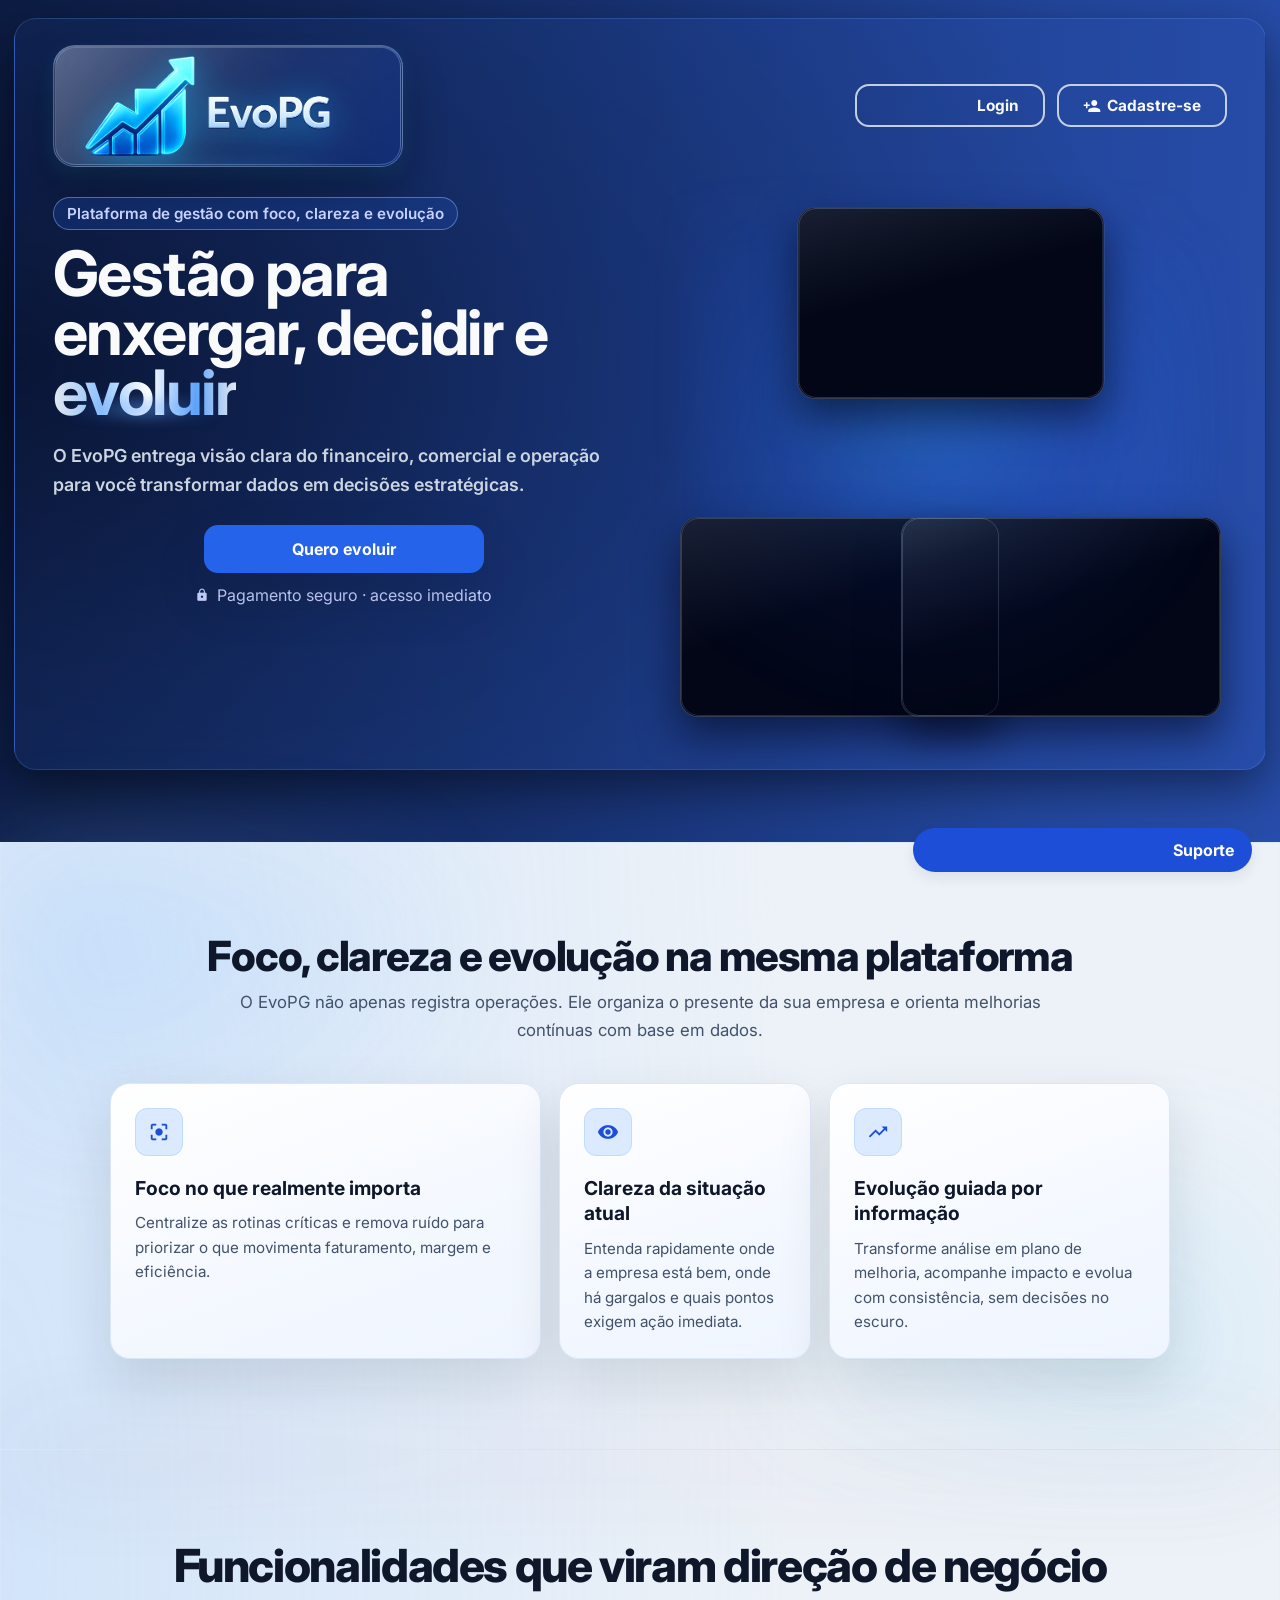
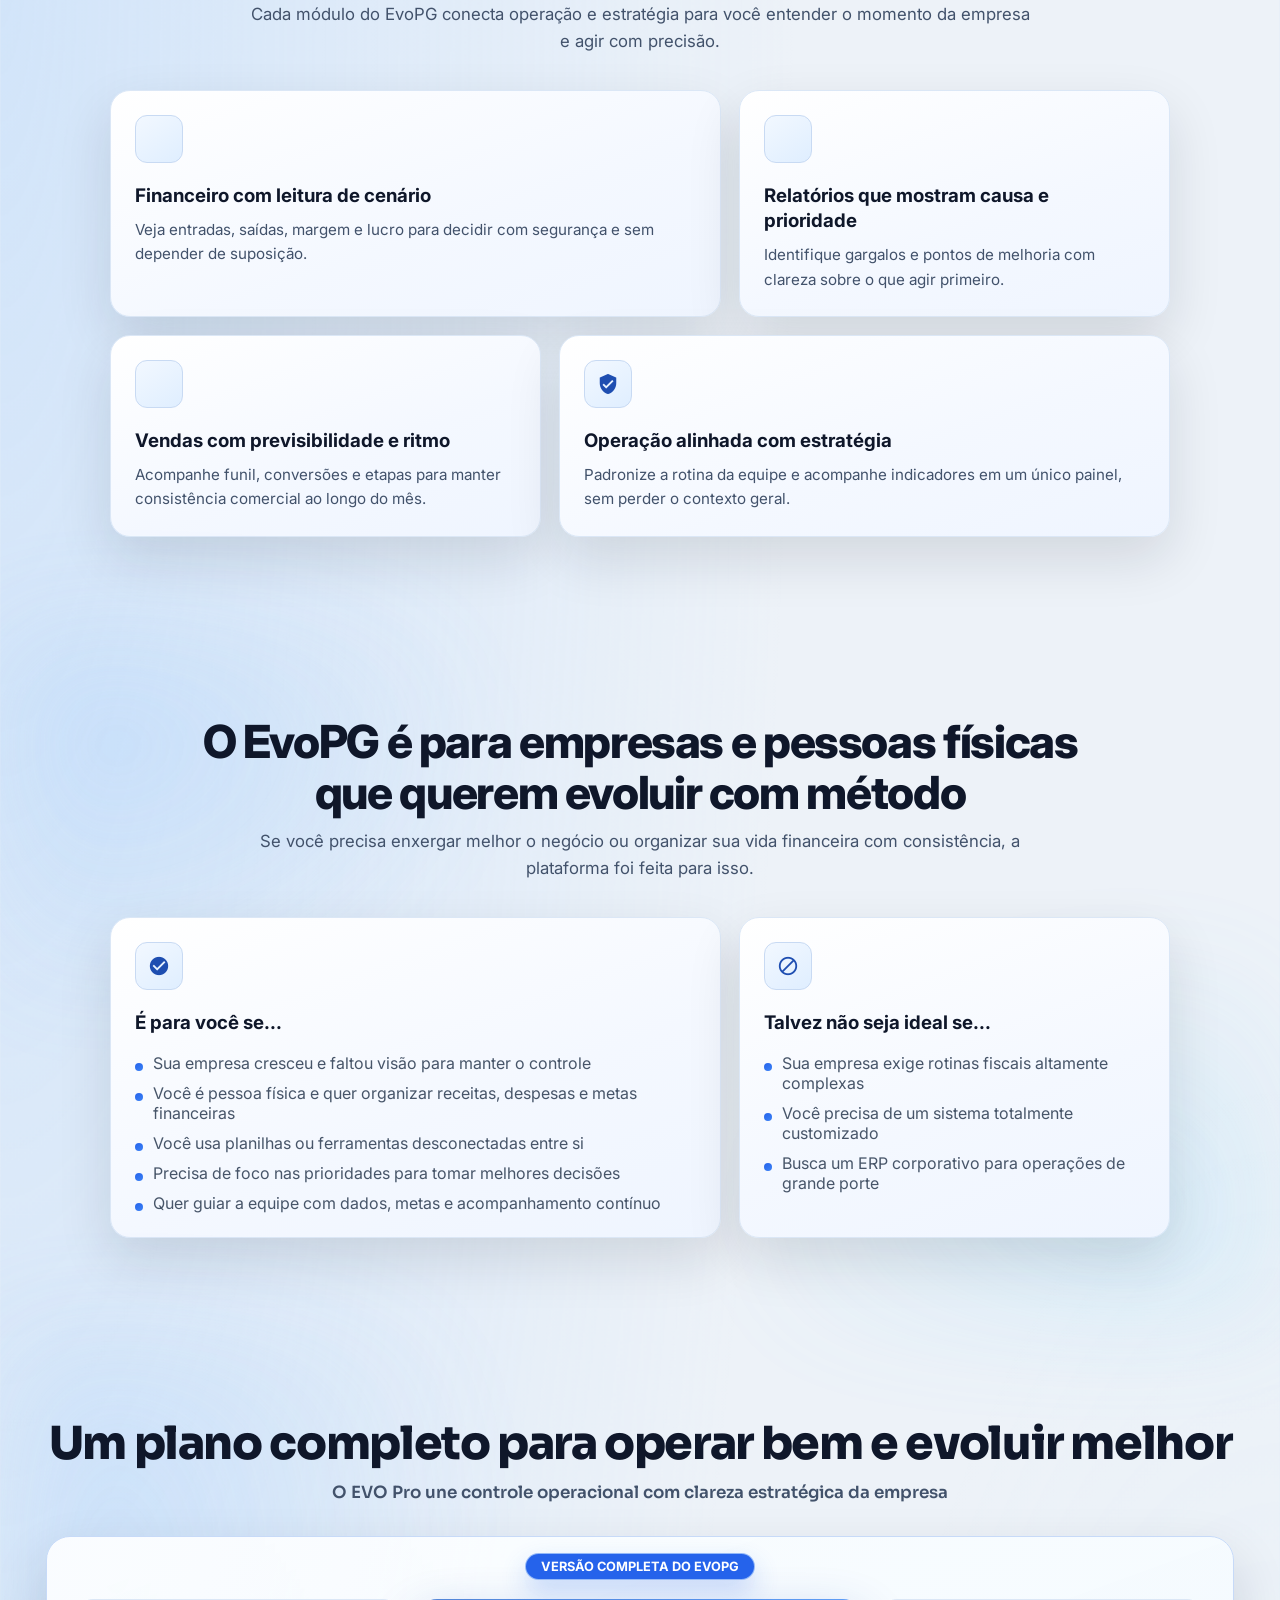
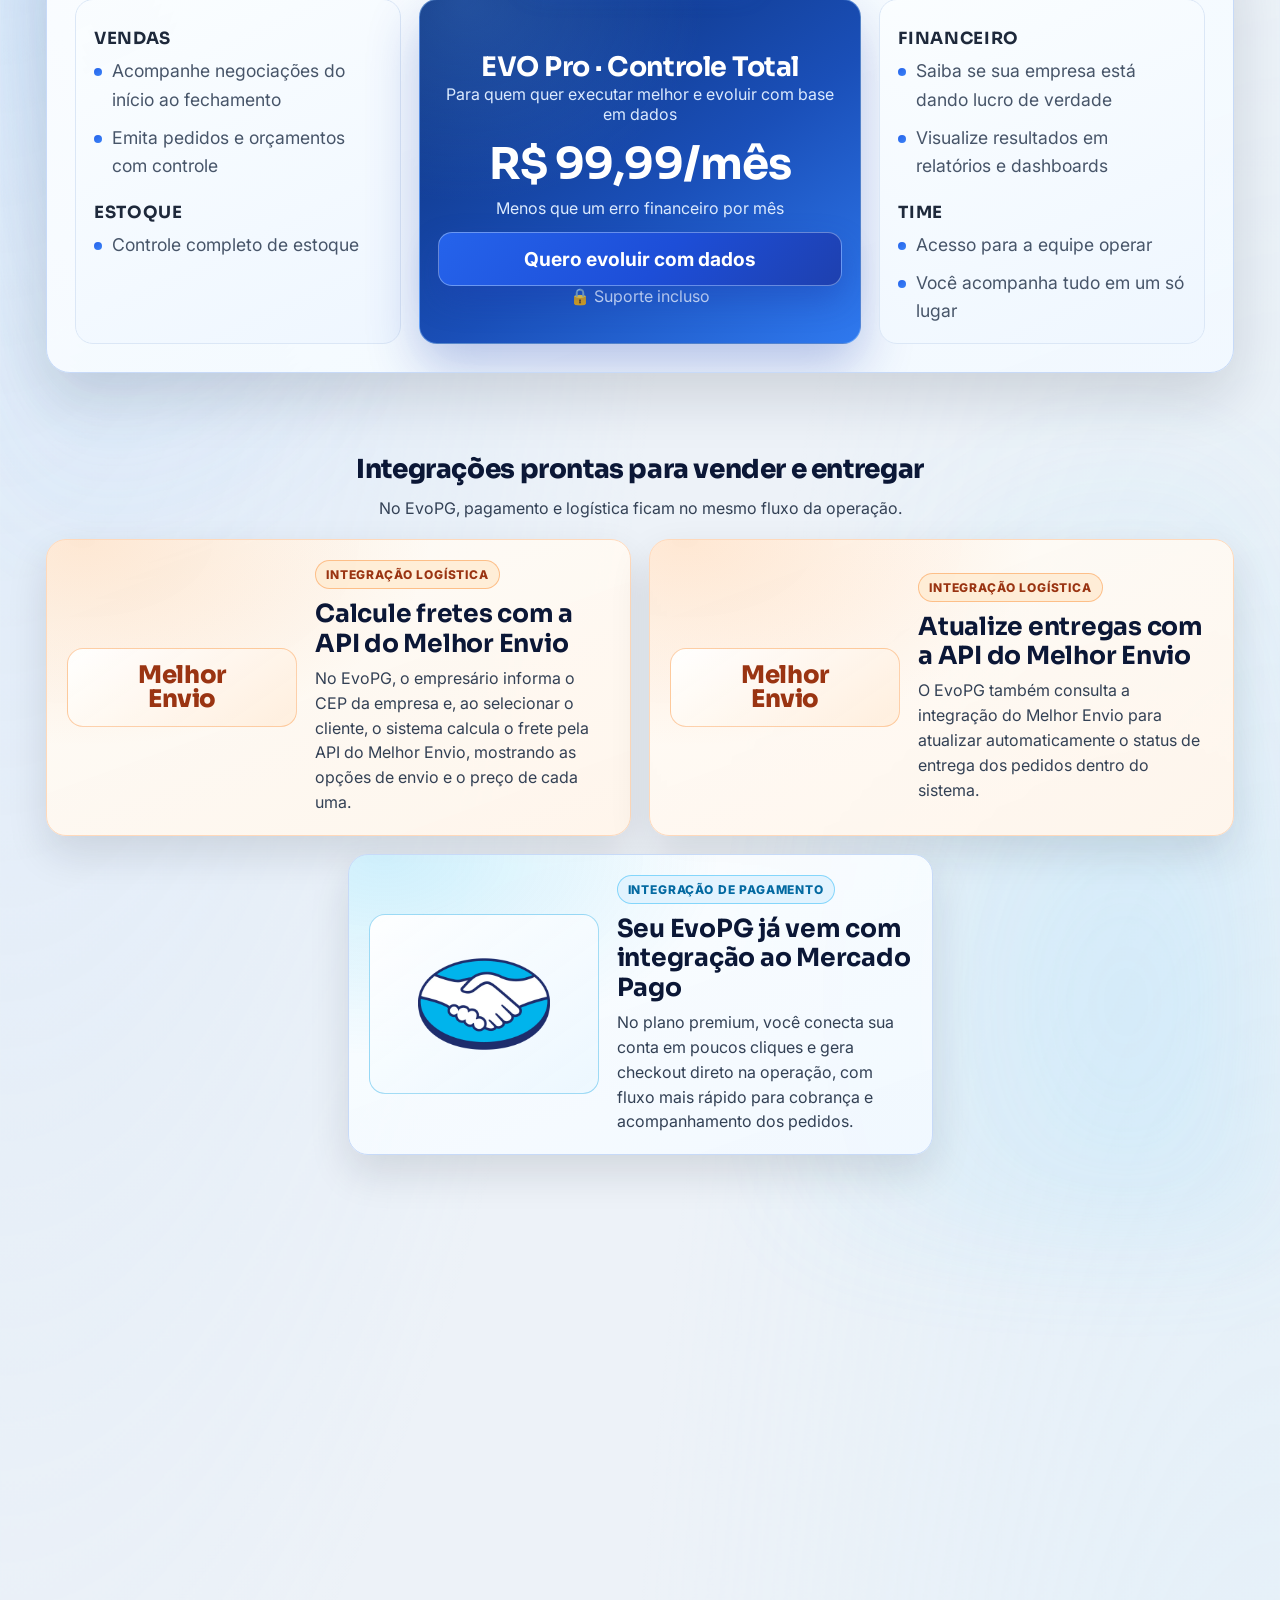
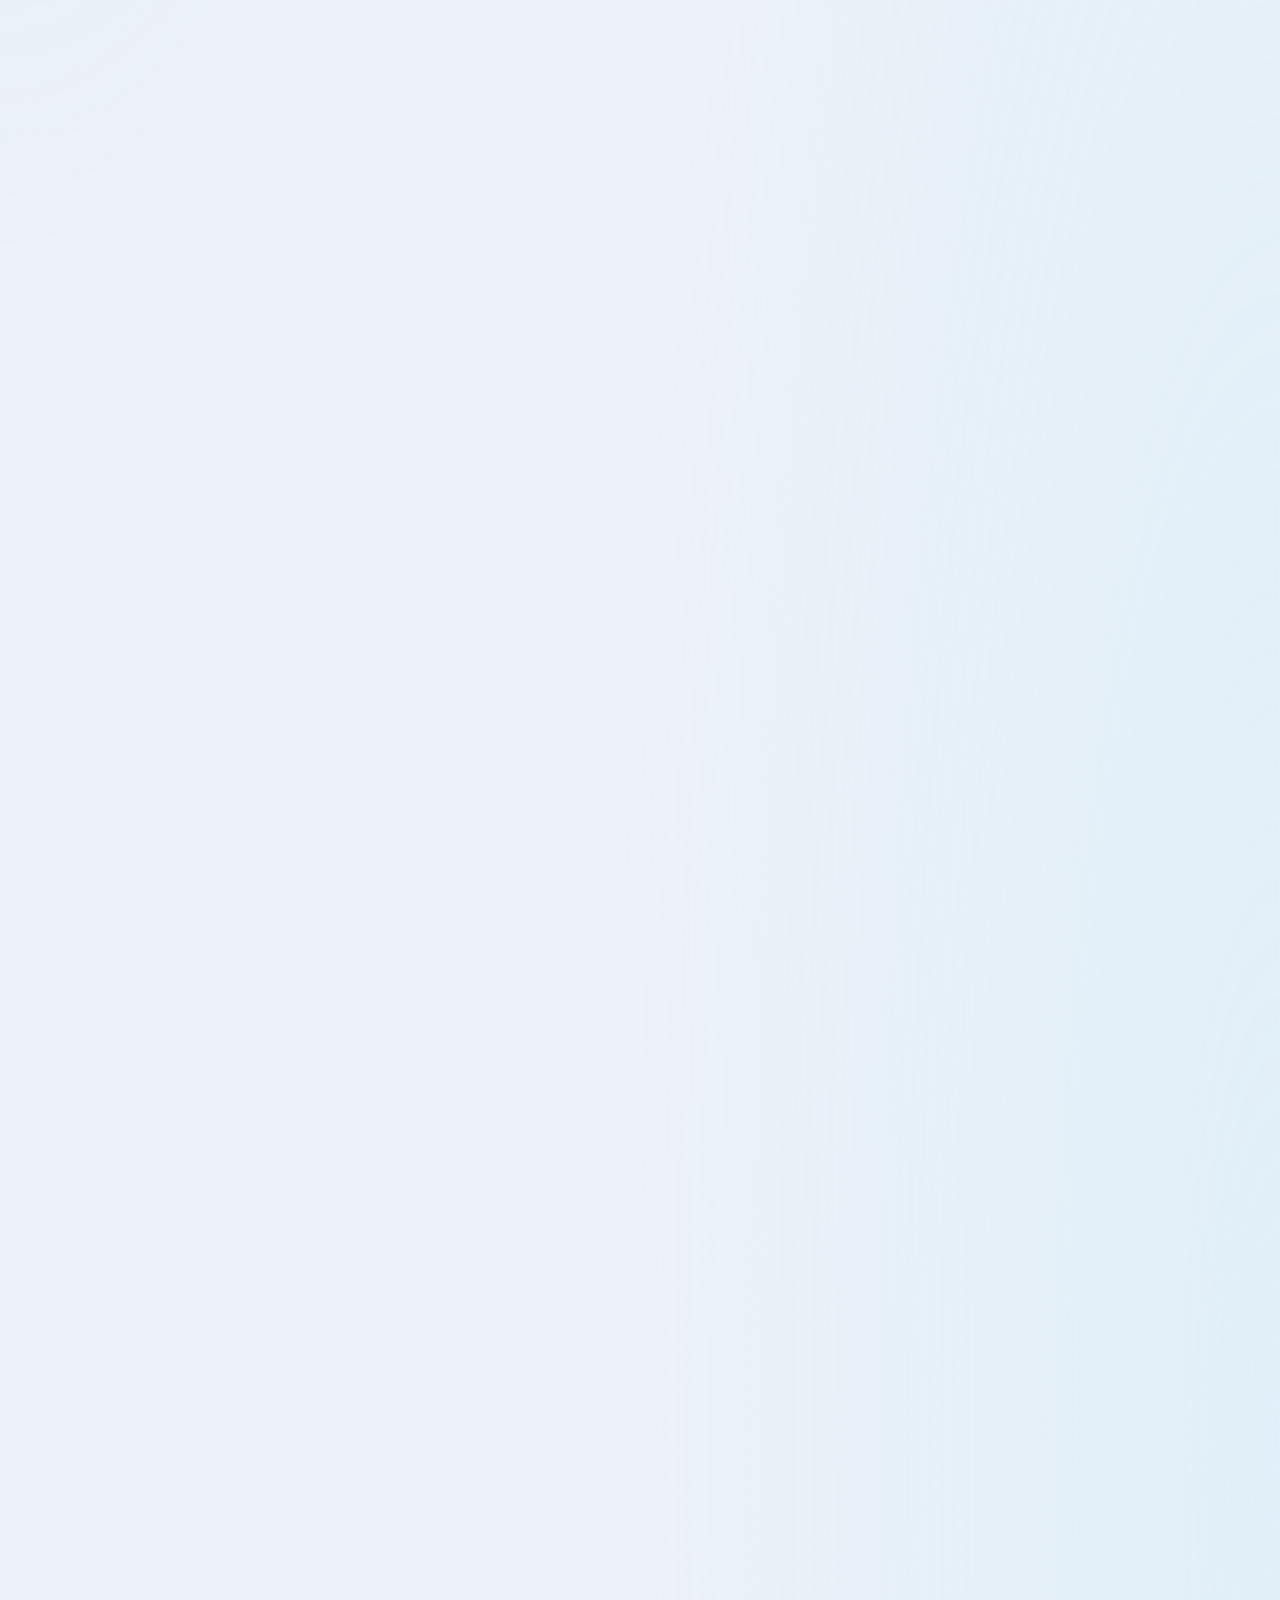
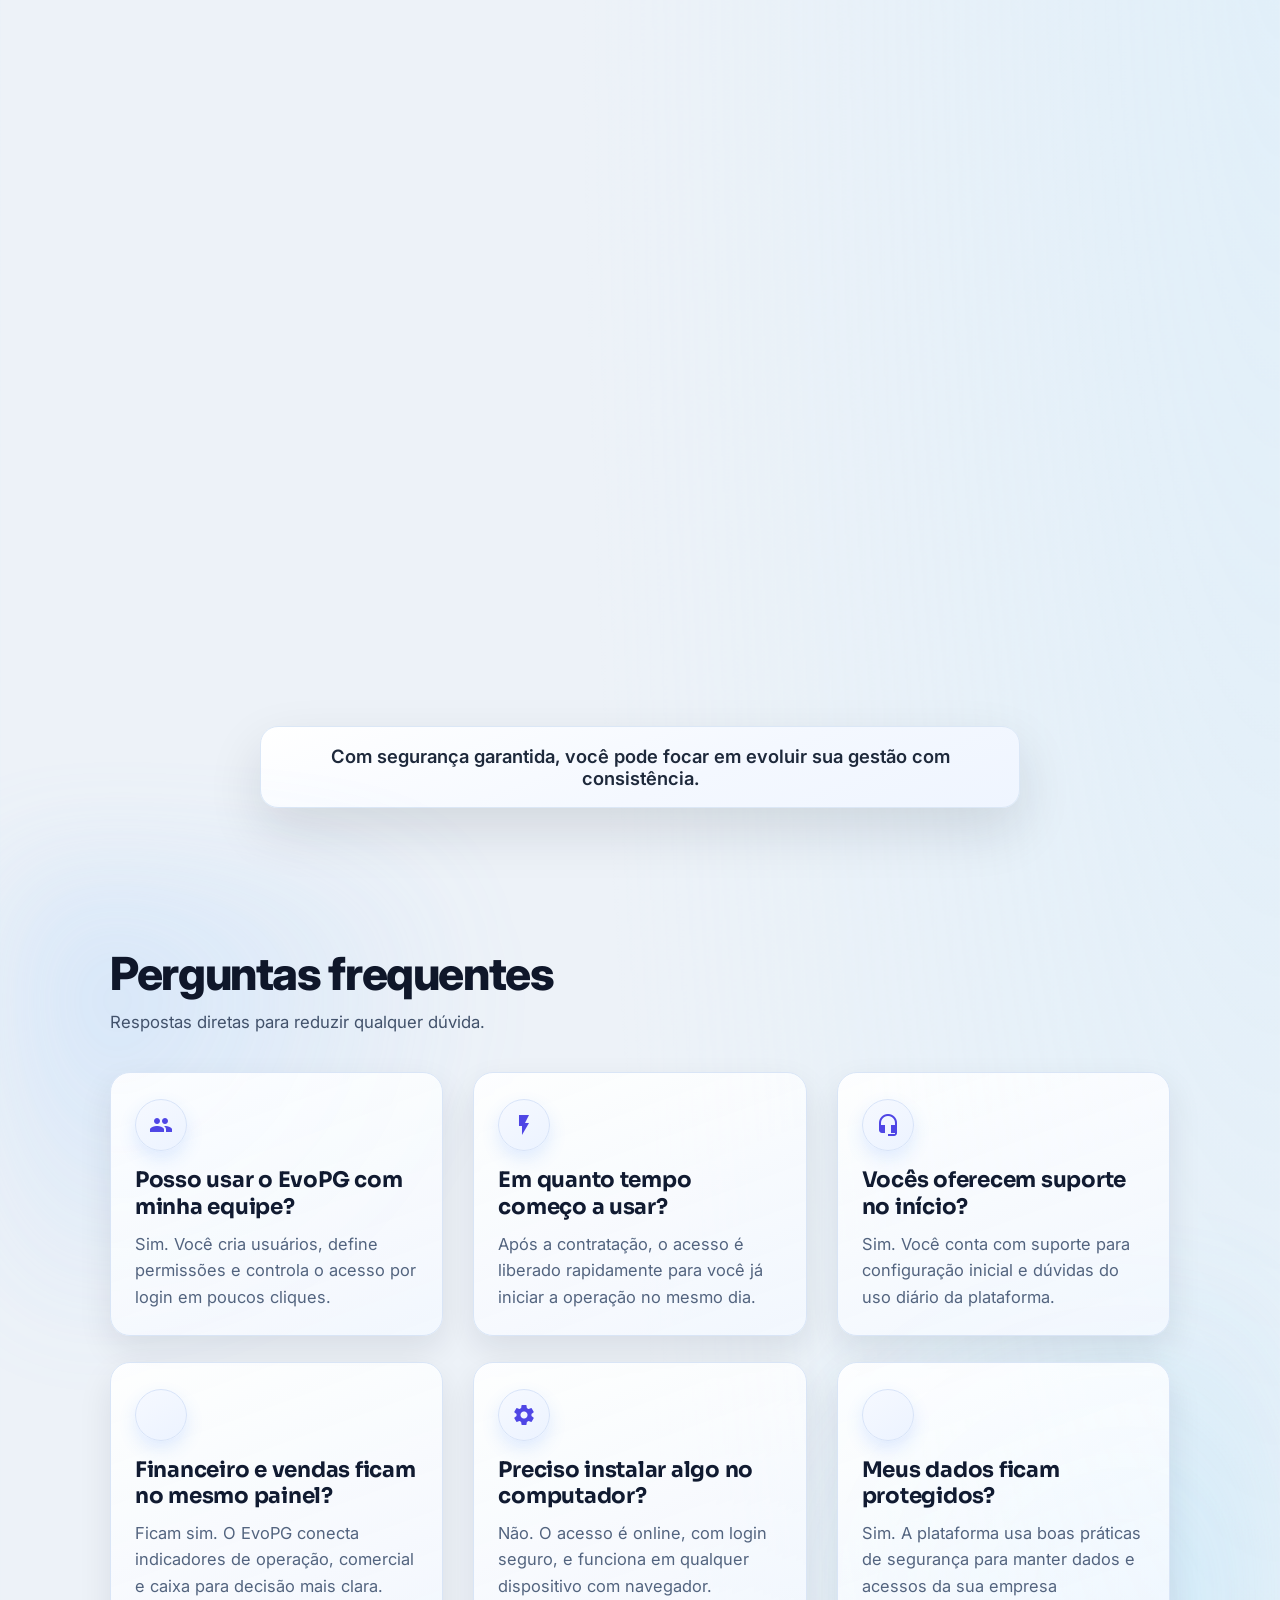
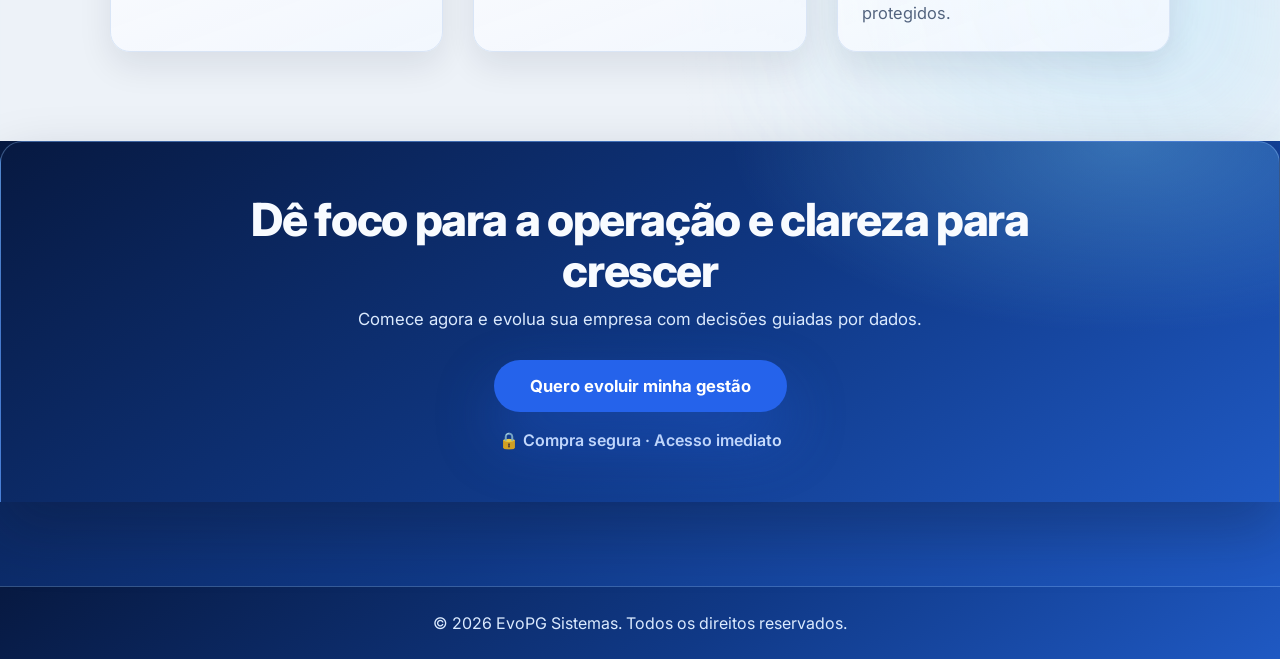
==== index.html @ d6bf8d05 "deploy: ac72c2bc75822e12cc6a3a17f310f233591f161a" ====
<!DOCTYPE html>

<html lang="pt-br">

<head>

    <meta charset="UTF-8">

    <meta name="viewport" content="width=device-width, initial-scale=1.0">

    <title>EvoPG | Gestão com foco, clareza e evolução</title>
    <link rel="icon" type="image/png" href="img/grafic.png">

    <link href="https://fonts.googleapis.com/css2?family=Inter:wght@100..900&family=Sora:wght@600..800&display=swap" rel="stylesheet">
    <link href="https://fonts.googleapis.com/icon?family=Material+Icons" rel="stylesheet">
    <link rel="stylesheet" href="./style.css">
    <!-- Stripe JS SDK -->
    <script src="https://js.stripe.com/v3/"></script>

</head>

<body>



    <header class="hero hero-no-image" data-scroll-reveal="headline">
        <div class="container hero-shell">
            <div class="hero-nav">
                <a href="index.html" class="hero-brand" aria-label="EvoPG">
                    <img src="./img/logo_semFundo.png" alt="EvoPG" class="hero-brand-logo">
                </a>
                <div class="top-auth-actions">
                    <a href="perfil.html" class="top-auth-btn top-login-btn"><i class="material-icons" aria-hidden="true">login</i><span>Login</span></a>
                    <a href="#" class="top-auth-btn top-signup-btn js-start-checkout" hidden><i class="material-icons" aria-hidden="true">person_add</i><span class="btn-label">Cadastre-se</span></a>
                </div>
            </div>

            <div class="hero-content hero-content-split">
                <div class="hero-copy">
                    <span class="tag">Plataforma de gestão com foco, clareza e evolução</span>
                    <h1>Gestão para enxergar, decidir e <span class="hero-word-evoluir">evoluir</span></h1>
                    <p class="hero-support">O EvoPG entrega visão clara do financeiro, comercial e operação para você transformar dados em decisões estratégicas.</p>
                    <a href="#" class="btn-primary hero-cta js-start-checkout"><span class="btn-energy"></span><span class="btn-label">Quero evoluir</span></a>
                    <span class="secure"><i class="material-icons" style="font-size:14px">lock</i> Pagamento seguro · acesso imediato</span>
                </div>

                <aside class="hero-visual" aria-hidden="true">
                    <span class="hero-visual-glow"></span>
                    <figure class="hero-visual-main">
                        <video autoplay muted loop playsinline preload="metadata" poster="./img/relatorios.png">
                            <source src="video/relatorios.mp4" type="video/mp4">
                        </video>
                    </figure>
                    <figure class="hero-visual-badge hero-visual-badge-top">
                        <video autoplay muted loop playsinline preload="metadata" poster="./img/financeiro1.png">
                            <source src="video/financeiro.mp4" type="video/mp4">
                        </video>
                    </figure>
                    <figure class="hero-visual-badge hero-visual-badge-bottom">
                        <video autoplay muted loop playsinline preload="metadata" poster="./img/kanban.png">
                            <source src="video/escuro.mp4" type="video/mp4">
                        </video>
                    </figure>
                </aside>
            </div>
        </div>
    </header>

    <section class="strategic-pillars" data-scroll-reveal="lift">

        <div class="container">

            <div class="section-header">

                <h2>Foco, clareza e evolução na mesma plataforma</h2>

                <p>O EvoPG não apenas registra operações. Ele organiza o presente da sua empresa e orienta melhorias contínuas com base em dados.</p>

            </div>

            <div class="grid-cards">

                <div class="card pillar-card">

                    <div class="icon-bg"><i class="material-icons">center_focus_strong</i></div>

                    <h3>Foco no que realmente importa</h3>

                    <p>Centralize as rotinas críticas e remova ruído para priorizar o que movimenta faturamento, margem e eficiência.</p>

                </div>

                <div class="card pillar-card">

                    <div class="icon-bg"><i class="material-icons">visibility</i></div>

                    <h3>Clareza da situação atual</h3>

                    <p>Entenda rapidamente onde a empresa está bem, onde há gargalos e quais pontos exigem ação imediata.</p>

                </div>

                <div class="card pillar-card">

                    <div class="icon-bg"><i class="material-icons">trending_up</i></div>

                    <h3>Evolução guiada por informação</h3>

                    <p>Transforme análise em plano de melhoria, acompanhe impacto e evolua com consistência, sem decisões no escuro.</p>

                </div>

            </div>

        </div>

    </section>



    <section class="features" data-scroll-reveal="lift">

        <div class="container">

            <div class="section-header">

                <h2>Funcionalidades que viram direção de negócio</h2>

                <p>Cada módulo do EvoPG conecta operação e estratégia para você entender o momento da empresa e agir com precisão.</p>

            </div>



            <div class="grid-cards">

                <div class="card">

                    <div class="icon-bg"><i class="material-icons">analytics</i></div>

                    <h3>Financeiro com leitura de cenário</h3>

                    <p>Veja entradas, saídas, margem e lucro para decidir com segurança e sem depender de suposição.</p>

                </div>

                <div class="card">

                    <div class="icon-bg"><i class="material-icons">insights</i></div>

                    <h3>Relatórios que mostram causa e prioridade</h3>

                    <p>Identifique gargalos e pontos de melhoria com clareza sobre o que agir primeiro.</p>

                </div>

                <div class="card">

                    <div class="icon-bg"><i class="material-icons">bolt</i></div>

                    <h3>Vendas com previsibilidade e ritmo</h3>

                    <p>Acompanhe funil, conversões e etapas para manter consistência comercial ao longo do mês.</p>

                </div>

                <div class="card">

                    <div class="icon-bg"><i class="material-icons">verified_user</i></div>

                    <h3>Operação alinhada com estratégia</h3>

                    <p>Padronize a rotina da equipe e acompanhe indicadores em um único painel, sem perder o contexto geral.</p>

                </div>

            </div>

        </div>

    </section>

    <section class="audience" data-scroll-reveal="lift">

        <div class="container">

            <div class="section-header">

                <h2>O EvoPG é para empresas e pessoas físicas que querem evoluir com método</h2>

                <p>Se você precisa enxergar melhor o negócio ou organizar sua vida financeira com consistência, a plataforma foi feita para isso.</p>

            </div>

            <div class="grid-cards">

                <div class="card">

                    <div class="icon-bg"><i class="material-icons">check_circle</i></div>

                    <h3>É para você se...</h3>

                    <ul class="plan-list">

                        <li>Sua empresa cresceu e faltou visão para manter o controle</li>

                        <li>Você é pessoa física e quer organizar receitas, despesas e metas financeiras</li>

                        <li>Você usa planilhas ou ferramentas desconectadas entre si</li>

                        <li>Precisa de foco nas prioridades para tomar melhores decisões</li>

                        <li>Quer guiar a equipe com dados, metas e acompanhamento contínuo</li>

                    </ul>

                </div>

                <div class="card">

                    <div class="icon-bg"><i class="material-icons">block</i></div>

                    <h3>Talvez não seja ideal se...</h3>

                    <ul class="plan-list">

                        <li>Sua empresa exige rotinas fiscais altamente complexas</li>

                        <li>Você precisa de um sistema totalmente customizado</li>

                        <li>Busca um ERP corporativo para operações de grande porte</li>

                    </ul>

                </div>

            </div>

        </div>

    </section>

    <section id="planos" class="pricing" data-scroll-reveal="lift">

        <div class="container">

            <div class="section-header">

                <h2 class="plans-heading">Um plano completo para operar bem e evoluir melhor</h2>

                <p class="plans-subtitle">O EVO Pro une controle operacional com clareza estratégica da empresa</p>

            </div>



            <div class="pricing-grid">

                <div class="price-card popular wide">

                    <div class="badge">VERSÃO COMPLETA DO EVOPG</div>

                    <div class="price-card-body">
                        <div class="price-card-left">
                            <div class="plan-groups plan-groups-fill">

                                <div class="plan-group">

                                    <h4>Vendas</h4>

                                    <ul class="plan-list">

                                        <li>Acompanhe negociações do início ao fechamento</li>

                                        <li>Emita pedidos e orçamentos com controle</li>

                                    </ul>

                                </div>

                                <div class="plan-group">

                                    <h4>Estoque</h4>

                                    <ul class="plan-list">

                                        <li>Controle completo de estoque</li>

                                    </ul>

                                </div>

                            </div>
                        </div>

                        <div class="price-card-divider" aria-hidden="true"></div>

                        <div class="price-card-center">
                            <div class="price-card-cta">
                                <div class="price-card-intro">
                                    <h3 class="price-plan-title">EVO Pro · Controle Total</h3>

                                    <p class="price-plan-subtitle">Para quem quer executar melhor e evoluir com base em dados</p>

                                </div>

                                <div class="price">R$ 99,99/mês</div>

                                <p class="price-helper">Menos que um erro financeiro por mês</p>

                                <a href="#" class="btn-price primary btn-primary js-start-checkout"><span class="btn-energy"></span><span class="btn-label">Quero evoluir com dados</span></a>
                                <p class="price-support">🔒 Suporte incluso</p>
                            </div>
                        </div>

                        <div class="price-card-divider" aria-hidden="true"></div>

                        <div class="price-card-right">
                            <div class="plan-groups plan-groups-fill">

                                <div class="plan-group">

                                    <h4>Financeiro</h4>

                                    <ul class="plan-list">

                                        <li>Saiba se sua empresa está dando lucro de verdade</li>

                                        <li>Visualize resultados em relatórios e dashboards</li>

                                    </ul>

                                </div>

                                <div class="plan-group">

                                    <h4>Time</h4>

                                    <ul class="plan-list">

                                        <li>Acesso para a equipe operar</li>
                                        <li>Você acompanha tudo em um só lugar</li>

                                    </ul>

                                </div>

                            </div>
                        </div>
                    </div>

                </div>

    
            </div>

            <div class="premium-integrations" aria-label="Integrações do EvoPG">
                <div class="premium-integrations-header">
                    <h3>Integrações prontas para vender e entregar</h3>
                    <p>No EvoPG, pagamento e logística ficam no mesmo fluxo da operação.</p>
                </div>

                <div class="premium-integrations-grid">
                    <article class="premium-integration-card premium-integration-card-shipping" aria-label="Cálculo de frete com Melhor Envio">
                        <div class="premium-integration-media premium-integration-media-shipping">
                            <span class="premium-integration-wordmark" aria-hidden="true">Melhor<br>Envio</span>
                        </div>
                        <div class="premium-integration-copy">
                            <span class="premium-integration-kicker premium-integration-kicker-shipping">Integração logística</span>
                            <h3>Calcule fretes com a API do Melhor Envio</h3>
                            <p>
                                No EvoPG, o empresário informa o CEP da empresa e, ao selecionar o cliente, o sistema
                                calcula o frete pela API do Melhor Envio, mostrando as opções de envio e o preço de
                                cada uma.
                            </p>
                        </div>
                    </article>

                    <article class="premium-integration-card premium-integration-card-shipping" aria-label="Atualização de status com Melhor Envio">
                        <div class="premium-integration-media premium-integration-media-shipping">
                            <span class="premium-integration-wordmark" aria-hidden="true">Melhor<br>Envio</span>
                        </div>
                        <div class="premium-integration-copy">
                            <span class="premium-integration-kicker premium-integration-kicker-shipping">Integração logística</span>
                            <h3>Atualize entregas com a API do Melhor Envio</h3>
                            <p>
                                O EvoPG também consulta a integração do Melhor Envio para atualizar automaticamente o
                                status de entrega dos pedidos dentro do sistema.
                            </p>
                        </div>
                    </article>

                    <article class="premium-integration-card premium-integration-card-centered" aria-label="Integração com Mercado Pago">
                        <div class="premium-integration-media">
                            <img src="./img/mp.png" alt="Logo do Mercado Pago" class="premium-integration-logo">
                        </div>
                        <div class="premium-integration-copy">
                            <span class="premium-integration-kicker">Integração de pagamento</span>
                            <h3>Seu EvoPG já vem com integração ao Mercado Pago</h3>
                            <p>
                                No plano premium, você conecta sua conta em poucos cliques e gera checkout direto na operação,
                                com fluxo mais rápido para cobrança e acompanhamento dos pedidos.
                            </p>
                        </div>
                    </article>
                </div>
            </div>

        </div>

    </section>

    <section class="demo" data-scroll-reveal="panel">

        <div class="container">

            <div class="section-header">

                <span class="demo-eyebrow">Demonstração guiada do produto</span>

                <h2>Veja como sua gestão evolui na prática</h2>

                <p>Em poucos minutos, veja como o EvoPG revela o cenário atual da empresa e orienta melhorias no dia a dia.</p>

            </div>

            <div class="video-shell" id="video-demo">

                <div class="video-shell-head">
                    <span class="video-shell-badge">Tour executivo do EvoPG</span>

                    <div class="video-shell-meta" aria-label="Temas abordados no vídeo">
                        <span class="video-meta-pill">Financeiro</span>
                        <span class="video-meta-pill">Comercial</span>
                        <span class="video-meta-pill">Operação</span>
                    </div>
                </div>

                <div class="video-frame-wrap">

                    <div class="video-frame">

                        <video id="demo-video" preload="metadata" playsinline>

                            <source src="video/relatorios.mp4" type="video/mp4">

                        </video>

                        <div class="video-overlay">
                            <div class="video-overlay-core">
                                <button class="video-play" type="button" aria-label="Reproduzir video de demonstração">
                                    <span class="material-icons" aria-hidden="true">play_arrow</span>
                                </button>

                                <div class="video-overlay-copy">
                                    <strong>Assistir demonstração guiada</strong>
                                    <span>Entenda rapidamente onde existe clareza, gargalo e prioridade dentro da operação.</span>
                                </div>
                            </div>

                            <div class="video-overlay-foot">
                                <span class="video-duration">2:30 min</span>
                                <span class="video-overlay-hint">Sem cadastro para assistir</span>
                            </div>
                        </div>

                    </div>

                </div>

                <div class="video-actions">

                    <a href="#video-demo" class="btn-primary video-cta"><span class="btn-energy"></span><span class="btn-label">Quero ver o EvoPG na prática</span></a>

                    <p class="video-action-note">Veja o EvoPG transformar leitura operacional em direção prática, sem exigir uma implantação complexa para entender o valor.</p>

                </div>

            </div>

        </div>

    </section>



    <section class="how-it-works" data-scroll-reveal="lift">

        <div class="container">

            <div class="section-header">

                <h2>Da visão do cenário à melhoria em poucos passos</h2>

                <p>Sem complicação técnica. Você entra rápido e já começa a decidir com mais foco e clareza.</p>

            </div>

            <div class="grid-cards">

                <div class="card">

                    <div class="icon-bg"><i class="material-icons">shopping_cart</i></div>

                    <h3>1. Garanta seu acesso</h3>

                    <p>Pagamento mensal com liberação imediata.</p>

                </div>

                <div class="card">

                    <div class="icon-bg"><i class="material-icons">business</i></div>

                    <h3>2. Leia o cenário da sua empresa</h3>

                    <p>Conecte as informações centrais e visualize rapidamente os pontos críticos.</p>

                </div>

                <div class="card">

                    <div class="icon-bg"><i class="material-icons">group</i></div>

                    <h3>3. Alinhe equipe e prioridades</h3>

                    <p>Defina acessos, responsabilidades e metas para cada área da operação.</p>

                </div>

                <div class="card">

                    <div class="icon-bg"><i class="material-icons">point_of_sale</i></div>

                    <h3>4. Evolua com acompanhamento contínuo</h3>

                    <p>Meça resultados, ajuste rotas e evolua a gestão com consistência.</p>

                </div>

            </div>

        </div>

    </section>



    <section class="security" data-scroll-reveal="lift">

        <div class="container">

            <div class="section-header">

                <h2>Segurança para você focar no que importa</h2>

                <p>Seus dados financeiros protegidos para você tomar decisões com tranquilidade.</p>

                <p class="security-line">🔒 Backup automático · Controle de acesso · Sistema 100% na nuvem</p>

            </div>

            <div class="grid-cards">

                <div class="card">

                    <div class="icon-bg"><i class="material-icons">lock</i></div>

                    <h3>Seus dados ficam protegidos o tempo todo</h3>

                    <p>Backup automático diário para evitar perdas e imprevistos.</p>

                </div>

                <div class="card">

                    <div class="icon-bg"><i class="material-icons">cloud</i></div>

                    <h3>Acesse o sistema de onde você estiver</h3>

                    <p>Sistema 100% na nuvem, sem depender de computador ou instalação.</p>

                </div>

                <div class="card">

                    <div class="icon-bg"><i class="material-icons">vpn_key</i></div>

                    <h3>Cada pessoa com acesso do jeito certo</h3>

                    <p>Defina permissões e saiba quem fez o quê dentro do sistema.</p>

                </div>

                <div class="card">

                    <div class="icon-bg"><i class="material-icons">backup</i></div>

                    <h3>Informações disponíveis quando você precisa</h3>

                    <p>Seus dados ficam seguros e acessíveis sempre que você precisar.</p>

                </div>

            </div>

        </div>

    </section>

    <section class="security-cta">
        <div class="container">
            <p class="security-bridge">Com segurança garantida, você pode focar em evoluir sua gestão com consistência.</p>
        </div>
    </section>

    
    <section id="faq-section" class="faq" data-scroll-reveal="panel">

        <div class="container">

            <div class="section-header">

                <h2>Perguntas frequentes</h2>

                <p>Respostas diretas para reduzir qualquer dúvida.</p>

            </div>

            <div class="faq-list">

                <div class="faq-item">
                    <span class="faq-icon" aria-hidden="true">
                        <i class="material-icons">group</i>
                    </span>
                    <h3>Posso usar o EvoPG com minha equipe?</h3>
                    <p>Sim. Você cria usuários, define permissões e controla o acesso por login em poucos cliques.</p>
                </div>

                <div class="faq-item">
                    <span class="faq-icon" aria-hidden="true">
                        <i class="material-icons">flash_on</i>
                    </span>
                    <h3>Em quanto tempo começo a usar?</h3>
                    <p>Após a contratação, o acesso é liberado rapidamente para você já iniciar a operação no mesmo dia.</p>
                </div>

                <div class="faq-item">
                    <span class="faq-icon" aria-hidden="true">
                        <i class="material-icons">headset_mic</i>
                    </span>
                    <h3>Vocês oferecem suporte no início?</h3>
                    <p>Sim. Você conta com suporte para configuração inicial e dúvidas do uso diário da plataforma.</p>
                </div>

                <div class="faq-item">
                    <span class="faq-icon" aria-hidden="true">
                        <i class="material-icons">bar_chart</i>
                    </span>
                    <h3>Financeiro e vendas ficam no mesmo painel?</h3>
                    <p>Ficam sim. O EvoPG conecta indicadores de operação, comercial e caixa para decisão mais clara.</p>
                </div>

                <div class="faq-item">
                    <span class="faq-icon" aria-hidden="true">
                        <i class="material-icons">settings</i>
                    </span>
                    <h3>Preciso instalar algo no computador?</h3>
                    <p>Não. O acesso é online, com login seguro, e funciona em qualquer dispositivo com navegador.</p>
                </div>

                <div class="faq-item">
                    <span class="faq-icon" aria-hidden="true">
                        <i class="material-icons">shield</i>
                    </span>
                    <h3>Meus dados ficam protegidos?</h3>
                    <p>Sim. A plataforma usa boas práticas de segurança para manter dados e acessos da sua empresa protegidos.</p>
                </div>

            </div>

        </div>

    </section>



    <section class="final-cta" data-scroll-reveal="lift">

        <div class="container">

            <div class="section-header">

                <h2>Dê foco para a operação e clareza para crescer</h2>

                <p>Comece agora e evolua sua empresa com decisões guiadas por dados.</p>

            </div>

            <div class="final-cta-actions">

                <a href="#" class="btn-primary cta-strong js-start-checkout"><span class="btn-energy"></span><span class="btn-label">Quero evoluir minha gestão</span></a>

                <p class="cta-support">🔒 Compra segura · Acesso imediato</p>

            </div>

        </div>

    </section>

    <button type="button" class="support-float" id="support-float-btn" aria-controls="support-modal" aria-expanded="false">

        <i class="material-icons" aria-hidden="true">support_agent</i> Suporte

    </button>



    <footer>

        <p>© 2026 EvoPG Sistemas. Todos os direitos reservados.</p>

    </footer>

    <div class="checkout-terms-modal" id="checkout-terms-modal" hidden>
        <div class="checkout-terms-modal-card" role="dialog" aria-modal="true" aria-labelledby="checkout-terms-title">
            <div class="checkout-terms-modal-header">
                <span class="checkout-success-kicker">Contrato de uso</span>
                <button type="button" class="checkout-terms-close-btn" id="checkout-terms-close-btn" aria-label="Fechar contrato">
                    <i class="material-icons" aria-hidden="true">close</i>
                </button>
            </div>
            <h2 id="checkout-terms-title">Termos de Uso e Condições de Serviço - EvoPG</h2>
            <p class="checkout-terms-intro">Leia e aceite este contrato antes de continuar para o checkout do Stripe.</p>
            <div class="checkout-terms-meta">
                <span class="checkout-terms-meta-item">
                    <i class="material-icons" aria-hidden="true">verified_user</i>
                    Validade jurídica no Brasil
                </span>
                <span class="checkout-terms-meta-item">
                    <i class="material-icons" aria-hidden="true">event</i>
                    Atualizado em 28/02/2026
                </span>
            </div>

            <div class="checkout-terms-highlights">
                <div class="checkout-terms-highlight">
                    <strong>CDC</strong>
                    <span>Direito de arrependimento em até 7 dias</span>
                </div>
                <div class="checkout-terms-highlight">
                    <strong>LGPD</strong>
                    <span>Usuário como Controlador e EvoPG como Operador</span>
                </div>
                <div class="checkout-terms-highlight">
                    <strong>SaaS As Is</strong>
                    <span>Disponibilidade conforme infraestrutura de terceiros</span>
                </div>
            </div>

            <div class="checkout-terms-scroll">
                <section class="checkout-terms-clause">
                    <h3>1. Natureza do serviço</h3>
                    <p>O EvoPG é um software SaaS de apoio à gestão. A obrigação do fornecedor é de meio, não de resultado.</p>
                </section>

                <section class="checkout-terms-clause">
                    <h3>2. Responsabilidade fiscal e contábil</h3>
                    <p>O usuário é o único responsável pela correção de alíquotas, códigos fiscais, documentos e obrigações acessórias. O EvoPG não presta consultoria contábil, fiscal ou jurídica.</p>
                </section>

                <section class="checkout-terms-clause">
                    <h3>3. Dados inseridos e decisões</h3>
                    <p>Entradas, parametrizações e decisões tomadas com base em relatórios da plataforma são de responsabilidade exclusiva do usuário e/ou seu contador.</p>
                </section>

                <section class="checkout-terms-clause">
                    <h3>4. Disponibilidade e infraestrutura</h3>
                    <p>O serviço é fornecido "As Is" e "As Available", com dependência de infraestrutura de terceiros (incluindo Vercel e Supabase), sem garantia de disponibilidade ininterrupta.</p>
                </section>

                <section class="checkout-terms-clause">
                    <h3>5. Limitação de responsabilidade</h3>
                    <p>Não há responsabilidade por danos indiretos, lucros cessantes, perda de oportunidade ou autuações fiscais decorrentes de dados inseridos pelo usuário, ressalvadas hipóteses legais obrigatórias.</p>
                </section>

                <section class="checkout-terms-clause">
                    <h3>6. Pagamento, inadimplência e bloqueio</h3>
                    <p>Planos são recorrentes e pré-pagos. Após 15 dias de inadimplência, o acesso pode ser suspenso. Em suspensão prolongada, os dados podem ser excluídos de forma definitiva conforme os Termos.</p>
                </section>

                <section class="checkout-terms-clause">
                    <h3>7. Reembolso e arrependimento</h3>
                    <p>Compras online têm direito de arrependimento em até 7 dias corridos (art. 49 do CDC), com estorno integral. Após esse prazo, não há reembolso proporcional.</p>
                </section>

                <section class="checkout-terms-clause">
                    <h3>8. LGPD</h3>
                    <p>O usuário atua como Controlador dos dados que insere no sistema e o EvoPG atua como Operador para fins de processamento e armazenamento necessários ao funcionamento da plataforma.</p>
                </section>

                <section class="checkout-terms-clause">
                    <h3>9. Aceite eletrônico</h3>
                    <p>Ao marcar o aceite e continuar, você declara que leu, compreendeu e concorda integralmente com os Termos de Uso e Condições de Serviço da plataforma EvoPG.</p>
                </section>
            </div>

            <label class="checkout-terms-accept">
                <input type="checkbox" id="checkout-terms-accept-checkbox">
                <span>Li e concordo expressamente com os Termos de Uso e Condições de Serviço.</span>
            </label>

            <div class="checkout-terms-actions">
                <button type="button" class="checkout-terms-back-btn" id="checkout-terms-back-btn">Voltar</button>
                <button type="button" class="btn-primary checkout-terms-continue-btn" id="checkout-terms-continue-btn" disabled>
                    <span class="btn-energy"></span>
                    <span class="btn-label">Aceitar e ir para pagamento</span>
                </button>
            </div>
        </div>
    </div>

    <div class="checkout-success-modal" id="checkout-success-modal" hidden>
        <div class="checkout-success-modal-card" role="dialog" aria-modal="true" aria-labelledby="checkout-success-title">
            <span class="checkout-success-kicker">Pagamento confirmado</span>
            <h2 id="checkout-success-title">Conta criada com sucesso</h2>
            <p>Agora clique em Login e redefina sua senha para concluir o primeiro acesso na plataforma.</p>
            <div class="checkout-success-actions">
                <a href="perfil.html" class="btn-primary" id="checkout-success-login-btn">
                    <span class="btn-energy"></span>
                    <span class="btn-label">Ir para Login e redefinir senha</span>
                </a>
                <button type="button" class="checkout-success-close-btn" id="checkout-success-close-btn">Fechar</button>
            </div>
        </div>
    </div>

    <div class="support-modal" id="support-modal" hidden>
        <div class="support-modal-card" role="dialog" aria-modal="true" aria-labelledby="support-modal-title">
            <div class="support-modal-header">
                <h2 id="support-modal-title">Falar com o suporte</h2>
                <button type="button" class="support-modal-close" id="support-modal-close" aria-label="Fechar suporte">
                    <i class="material-icons" aria-hidden="true">close</i>
                </button>
            </div>
            <p>Preencha seus dados e clique em enviar para falar com o suporte sem sair do site.</p>
            <form id="support-form" class="support-form">
                <label for="support-name">Seu nome</label>
                <input type="text" id="support-name" name="name" maxlength="80" autocomplete="name" required>
                <label for="support-email">Seu e-mail</label>
                <input type="email" id="support-email" name="email" maxlength="160" autocomplete="email" required>
                <label for="support-message">Mensagem</label>
                <textarea id="support-message" name="message" rows="4" maxlength="1200" required></textarea>
                <div class="support-hp" aria-hidden="true">
                    <label for="support-company">Empresa</label>
                    <input type="text" id="support-company" name="company" tabindex="-1" autocomplete="off">
                </div>
                <button type="submit" class="support-submit-btn">Enviar mensagem</button>
                <p id="support-feedback" class="support-feedback" role="status" aria-live="polite"></p>
            </form>
        </div>
    </div>




    <!-- Checkout Config & Logic -->
    <script>
      window.EVOPG_CHECKOUT_CONFIG = {
        functionUrl: "https://iihqakwfqlkpsutnfpvq.functions.supabase.co/criar-checkout",
        supportFunctionUrl: "https://iihqakwfqlkpsutnfpvq.functions.supabase.co/enviar-suporte",
        supabaseUrl: "https://iihqakwfqlkpsutnfpvq.supabase.co",
        anonKey: "sb_publishable_46k9q7qFFM6uwlE9T957kA_KkYjOYZt",
        stripePublishableKey: "pk_live_51SqZZNRPqGu5XMbBSPeyN7MeakOdBZef6HRdNDSl2rFGnX0jj7FcWTThcFNRJtUMK4Yes1TjrqU0qwGvriYnTrqJ00RmbymGCC",
        priceIdBase: "price_1T4jDzRPqGu5XMbBORtMxYtb",
        priceIdExtra: "price_1T4MzdRPqGu5XMbB94cNkCIS",
        successRedirectUrl: "https://evopg-site.vercel.app/index.html",
        cancelUrl: "https://evopg-site.vercel.app/index.html?checkout=cancelado",
        appRedirectAfterLogin: "https://evopg-site.vercel.app/perfil.html",
        platformUrl: "https://evopg-site.vercel.app/index.html"
      };
    </script>
    <script src="./js/checkout.js" defer></script>
    <script src="./script.js" defer></script>
</body>
</html>
---- style.css ----
/* Reset BÃ¡sico */
* { margin: 0; padding: 0; box-sizing: border-box; font-family: 'Inter', sans-serif; }

:root {
    --radius: 14px;
    --radius-pill: 999px;
    --shadow-sm: 0 6px 14px rgba(15, 23, 42, 0.08);
    --shadow-lg: 0 24px 50px rgba(15, 23, 42, 0.18);
}

body { background: #f8fafc; color: #334155; }

.container { max-width: 1100px; margin: 0 auto; padding: 0 20px; }

/* BotÃµes */
.btn-primary {
    background: #2563eb; color: white; padding: 18px 44px; border-radius: var(--radius-pill);
    text-decoration: none; font-weight: 700; font-size: 1.2rem;
    transition: 0.3s; display: inline-block;
    box-shadow: var(--shadow-lg);
    position: relative;
    overflow: hidden;
    z-index: 0;
}
.btn-primary .btn-label {
    position: relative;
    z-index: 2;
}
.btn-primary::before {
    content: "";
    position: absolute;
    inset: -26px;
    background: radial-gradient(circle at 50% 50%, rgba(59, 130, 246, 0) 55%, rgba(96, 165, 250, 0.8) 70%, rgba(59, 130, 246, 0) 100%);
    opacity: 0;
    transform: scale(0.9);
    transition: opacity 0.25s ease, transform 0.25s ease;
    pointer-events: none;
}
.btn-primary::after {
    content: "";
    position: absolute;
    inset: -6px;
    border-radius: inherit;
    border: 2px solid rgba(147, 197, 253, 0.65);
    opacity: 0;
    filter: blur(0.6px);
    transform: scale(0.98);
    transition: opacity 0.25s ease, transform 0.25s ease;
    pointer-events: none;
}
.btn-primary .btn-energy {
    position: absolute;
    inset: -40px;
    border-radius: 999px;
    background: conic-gradient(from 0deg, rgba(56, 189, 248, 0.0), rgba(56, 189, 248, 0.45), rgba(59, 130, 246, 0.0) 40%, rgba(56, 189, 248, 0.65) 60%, rgba(59, 130, 246, 0.0));
    filter: blur(18px);
    opacity: 0;
    mix-blend-mode: screen;
    pointer-events: none;
    z-index: 1;
}
.btn-primary:hover {
    transform: translateY(-3px) scale(1.02);
    background: #1d4ed8;
    box-shadow: 0 0 10px rgba(96, 165, 250, 0.6), 0 0 24px rgba(59, 130, 246, 0.45), 0 0 50px rgba(14, 116, 144, 0.35), var(--shadow-lg);
    animation: superSaiyanCharge 1.1s ease-out forwards, superSaiyanPulse 0.9s ease-in-out infinite alternate 1.1s;
}
.btn-primary:hover::before {
    opacity: 1;
    transform: scale(1);
    animation: superSaiyanChargeAura 1.1s ease-out forwards, superSaiyanAura 0.6s ease-in-out infinite alternate 1.1s;
}
.btn-primary:hover::after {
    opacity: 1;
    transform: scale(1.02);
    animation: superSaiyanChargeBorder 1.1s ease-out forwards, superSaiyanBorder 0.7s ease-in-out infinite alternate 1.1s;
}
.btn-primary:hover .btn-energy {
    opacity: 1;
    animation: superSaiyanChargeEnergy 1.1s ease-out forwards, superSaiyanEnergy 1.2s linear infinite 1.1s;
}
.btn-secondary-link {
    display: inline-block; color: #bfdbfe; font-weight: 600;
    text-decoration: none;
}
.btn-secondary-link:hover { color: #ffffff; }
.cta-group { display: flex; align-items: center; gap: 12px; flex-wrap: wrap; }
.cta-stack { display: grid; justify-items: center; gap: 12px; margin: 22px 0 8px; }
.secure { display: inline-flex; align-items: center; gap: 6px; color: #e2e8f0; }
.cta-links {
    display: flex; align-items: center; gap: 8px; flex-wrap: wrap;
    margin: 50px 0 12px; color: #cbd5e1;
}
.cta-divider { color: #64748b; }
.cta-muted { color: #cbd5e1; font-weight: 600; }

/* Navbar */
nav { padding: 16px 0; position: absolute; width: 100%; top: 0; z-index: 10; }
.nav-container { display: flex; justify-content: center; align-items: center; }
.logo {
    color: white; font-weight: 800; font-size: 1.8rem; letter-spacing: -1px;
    display: flex; align-items: center; justify-content: center; width: fit-content;
    white-space: nowrap;
    padding: 10px 28px;
    border-radius: 18px;
    border: 1px solid rgba(96, 165, 250, 0.5);
    background: linear-gradient(135deg, rgba(59, 130, 246, 0.18), rgba(14, 165, 233, 0.1));
    box-shadow: 0 0 0 1px rgba(191, 219, 254, 0.18) inset, 0 10px 26px rgba(37, 99, 235, 0.25);
    backdrop-filter: blur(2px);
    margin: 0 auto;
}
.logo-img {
    width: clamp(180px, 24vw, 300px);
    height: auto;
    max-width: 100%;
    object-fit: contain;
    box-shadow: none;
    display: block;
    margin: 14px auto 0;
    transform: none;
    padding: 0;
    filter: drop-shadow(0 6px 14px rgba(59, 130, 246, 0.45));
}
.hero-text .logo {
    margin: 0 0 16px;
}
.hero-text .logo-img {
    margin: 0;
}
.btn-nav { color: white; text-decoration: none; font-weight: 600; border: 1px solid rgba(255,255,255,0.3); padding: 8px 20px; border-radius: var(--radius-pill); }
.btn-nav.btn-nav-muted { color: #cbd5e1; border-color: rgba(255,255,255,0.18); }
.btn-nav.btn-nav-muted:hover { color: #ffffff; border-color: rgba(255,255,255,0.32); }

/* Hero Section (Fundo Azul com DegradÃª) */
.hero {
    background: linear-gradient(135deg, #0f172a 0%, #1e3a8a 100%);
    color: white; padding-top: 56px; padding-bottom: 70px;
    position: relative; overflow: hidden;
}
.top-auth-actions {
    position: absolute;
    top: 20px;
    right: max(20px, calc((100% - 1100px) / 2 + 20px));
    z-index: 20;
    display: inline-flex;
    align-items: center;
    gap: 10px;
}
.top-auth-btn {
    display: inline-flex;
    align-items: center;
    gap: 6px;
    padding: 10px 18px;
    border-radius: var(--radius-pill);
    border: 1px solid rgba(191, 219, 254, 0.45);
    background: rgba(15, 23, 42, 0.35);
    color: #ffffff;
    text-decoration: none;
    font-weight: 700;
    transition: background 0.2s ease, border-color 0.2s ease, transform 0.2s ease;
}
.top-auth-btn[hidden] {
    display: none !important;
}
.top-auth-btn .material-icons {
    font-size: 18px;
    line-height: 1;
}
.top-auth-btn:hover {
    background: rgba(37, 99, 235, 0.35);
    border-color: rgba(191, 219, 254, 0.8);
    transform: translateY(-1px);
}

.hero-content { display: flex; align-items: center; gap: 50px; }

.hero-text { flex: 1; }
.hero-text h1 {
    font-size: 3.1rem; line-height: 1.15; margin-bottom: 18px;
    max-width: 980px;
    background: linear-gradient(to right, #fff, #93c5fd);
    -webkit-background-clip: text; -webkit-text-fill-color: transparent;
}
.hero-support {
    font-size: 1.6rem; margin-bottom: 18px; font-weight: 600;
    background: linear-gradient(to right, #fff, #93c5fd);
    -webkit-background-clip: text; -webkit-text-fill-color: transparent;
}
.highlight-text { color: #ffffff; font-weight: 700; }
.hero-text p { font-size: 1.2rem; color: #cbd5e1; margin-bottom: 40px; line-height: 1.6; }
.hero-proof { margin-top: -22px; margin-bottom: 24px; color: #94a3b8; font-size: 1rem; }
.promo-note { display: block; margin: 10px 0 18px; color: #cbd5e1; font-size: 0.95rem; }
.tag { background: rgba(37, 99, 235, 0.2); color: #60a5fa; padding: 5px 12px; border-radius: var(--radius-pill); font-size: 0.9rem; font-weight: 600; margin-bottom: 20px; display: inline-block; border: 1px solid rgba(96, 165, 250, 0.3); }

.hero-img { flex: 1; }
.floating-img { width: 100%; border-radius: var(--radius); box-shadow: var(--shadow-lg); animation: float 6s ease-in-out infinite; }

.hero-no-image .hero-content { display: block; }
.hero-no-image .hero-text { max-width: 100%; }

.decision-hero .hero-content { align-items: center; gap: 40px; }
.decision-hero .hero-text { flex: 1; max-width: 720px; }
.decision-list { list-style: none; display: grid; gap: 12px; margin: 18px 0 28px; }
.decision-list li { display: flex; align-items: flex-start; gap: 10px; color: #cbd5e1; font-size: 1.05rem; }
.decision-list li i { color: #22c55e; font-size: 20px; }
.decision-list.is-negative li { color: #94a3b8; }
.decision-list.is-negative li i { color: #cbd5e1; }
.decision-subtitle { margin-top: 12px; font-size: 1.1rem; color: #e2e8f0; }
.decision-cta { background: #3b82f6; display: block; width: fit-content; margin: 34px auto 8px; }
.decision-hero .cta-support { text-align: center; }
.decision-cta:hover { background: #2563eb; }

.decision-aside { flex: 0 0 300px; display: grid; gap: 26px; }
.decision-card {
    background: rgba(15, 23, 42, 0.65); border: 1px solid rgba(148, 163, 184, 0.35);
    border-radius: var(--radius); padding: 22px; color: #e2e8f0; box-shadow: var(--shadow-lg);
    backdrop-filter: blur(4px);
}
.decision-card h3 { margin: 10px 0 12px; font-size: 1.15rem; color: #ffffff; }
.decision-card ul { list-style: none; display: grid; gap: 10px; color: #cbd5e1; }
.card-tag {
    display: inline-block; padding: 6px 12px; border-radius: var(--radius-pill);
    background: rgba(37, 99, 235, 0.2); color: #93c5fd; font-weight: 600; font-size: 0.85rem;
}

@keyframes float { 0% { transform: translateY(0px); } 50% { transform: translateY(-20px); } 100% { transform: translateY(0px); } }
@keyframes superSaiyanPulse {
    0% { filter: brightness(1); }
    100% { filter: brightness(1.25); }
}
@keyframes superSaiyanCharge {
    0% { filter: brightness(0.9); box-shadow: 0 0 0 rgba(96, 165, 250, 0), 0 0 0 rgba(59, 130, 246, 0), var(--shadow-lg); }
    100% { filter: brightness(1.2); box-shadow: 0 0 10px rgba(96, 165, 250, 0.6), 0 0 24px rgba(59, 130, 246, 0.45), 0 0 50px rgba(14, 116, 144, 0.35), var(--shadow-lg); }
}
@keyframes superSaiyanAura {
    0% { opacity: 0.7; transform: scale(0.95); }
    100% { opacity: 1; transform: scale(1.05); }
}
@keyframes superSaiyanChargeAura {
    0% { opacity: 0; transform: scale(0.92); }
    100% { opacity: 1; transform: scale(1); }
}
@keyframes superSaiyanBorder {
    0% { opacity: 0.55; filter: blur(0.4px); box-shadow: 0 0 8px rgba(59, 130, 246, 0.6); }
    100% { opacity: 1; filter: blur(1.2px); box-shadow: 0 0 18px rgba(56, 189, 248, 0.85); }
}
@keyframes superSaiyanChargeBorder {
    0% { opacity: 0; filter: blur(0px); box-shadow: 0 0 0 rgba(56, 189, 248, 0); }
    100% { opacity: 1; filter: blur(0.8px); box-shadow: 0 0 12px rgba(56, 189, 248, 0.75); }
}
@keyframes superSaiyanEnergy {
    0% { transform: rotate(0deg) scale(0.96); }
    100% { transform: rotate(360deg) scale(1.02); }
}
@keyframes superSaiyanChargeEnergy {
    0% { opacity: 0; transform: rotate(0deg) scale(0.9); }
    100% { opacity: 1; transform: rotate(90deg) scale(1); }
}

.hero-carousel { position: relative; width: 100%; }
.hero-carousel::before { content: ""; display: block; padding-top: 50%; }
.carousel-img {
    position: absolute; inset: 0; width: 100%; height: 100%;
    object-fit: contain; border-radius: var(--radius); background: #0b1228;
    box-shadow: var(--shadow-lg);
    opacity: 0; animation: heroCarousel 15s infinite;
}
.carousel-2 .carousel-img { animation-duration: 10s; }
.carousel-2 .carousel-img:nth-child(1) { animation-delay: 0s; }
.carousel-2 .carousel-img:nth-child(2) { animation-delay: 5s; }

.carousel-3 .carousel-img { animation-duration: 15s; }
.carousel-3 .carousel-img:nth-child(1) { animation-delay: 0s; }
.carousel-3 .carousel-img:nth-child(2) { animation-delay: 5s; }
.carousel-3 .carousel-img:nth-child(3) { animation-delay: 10s; }

@keyframes heroCarousel {
    0% { opacity: 0; transform: translateY(0px); }
    5% { opacity: 1; }
    45% { opacity: 1; }
    50% { opacity: 0; }
    100% { opacity: 0; }
}

/* Hero Sales Layout Override */
.hero {
    background: linear-gradient(120deg, #0f172a 0%, #172554 54%, #1e3a8a 100%);
    padding-top: 88px;
    padding-bottom: 88px;
}
.hero::before {
    content: "";
    position: absolute;
    inset: -160px auto auto -200px;
    width: 520px;
    height: 520px;
    background: radial-gradient(circle, rgba(56, 189, 248, 0.2) 0%, rgba(56, 189, 248, 0) 70%);
    pointer-events: none;
}
.hero::after {
    content: "";
    position: absolute;
    inset: auto -200px -220px auto;
    width: 560px;
    height: 560px;
    background: radial-gradient(circle, rgba(59, 130, 246, 0.28) 0%, rgba(37, 99, 235, 0) 68%);
    pointer-events: none;
}
.hero .container {
    max-width: 1320px;
}
.top-auth-actions {
    top: 24px;
    right: max(20px, calc((100% - 1320px) / 2 + 20px));
}
.hero.hero-no-image .hero-content {
    position: relative;
    z-index: 2;
    display: grid;
    grid-template-columns: minmax(0, 1.08fr) minmax(360px, 0.92fr);
    align-items: stretch;
    gap: 36px;
}
.hero.hero-no-image .hero-text {
    min-width: 0;
    max-width: none;
    display: flex;
    flex-direction: column;
    align-items: flex-start;
}
.hero.hero-no-image .hero-text h1 {
    font-size: clamp(2.7rem, 4.9vw, 5rem);
    line-height: 1.05;
    margin-bottom: 18px;
    max-width: 16ch;
    letter-spacing: -0.03em;
    background: linear-gradient(90deg, #ffffff 0%, #bfdbfe 45%, #7dd3fc 100%);
    -webkit-background-clip: text;
    -webkit-text-fill-color: transparent;
}
.hero-support {
    font-size: clamp(1.18rem, 1.8vw, 1.6rem);
    margin-bottom: 0;
    font-weight: 600;
    max-width: 33ch;
    color: #e2e8f0;
    background: none;
    -webkit-text-fill-color: initial;
}
.hero-text p {
    font-size: 1.13rem;
    color: #cbd5e1;
    margin-bottom: 0;
    line-height: 1.7;
}
.hero-description {
    margin-top: 10px;
    max-width: 58ch;
}
.tag {
    background: rgba(37, 99, 235, 0.24);
    color: #93c5fd;
    padding: 6px 13px;
    margin-bottom: 18px;
    border: 1px solid rgba(125, 211, 252, 0.4);
}
.hero-value-grid {
    width: min(100%, 780px);
    display: grid;
    grid-template-columns: repeat(2, minmax(0, 1fr));
    gap: 12px;
    margin: 26px 0 30px;
}
.hero-value-pill {
    display: flex;
    align-items: center;
    gap: 10px;
    padding: 12px 14px;
    border-radius: 14px;
    border: 1px solid rgba(148, 163, 184, 0.3);
    background: rgba(15, 23, 42, 0.44);
    color: #e2e8f0;
    font-weight: 600;
}
.hero-value-pill i {
    color: #22c55e;
    font-size: 19px;
}
.hero .cta-stack {
    justify-items: start;
    gap: 11px;
    margin: 0;
}
.hero .cta-stack .btn-primary {
    padding: 20px 52px;
    font-size: 1.25rem;
    box-shadow: 0 28px 64px rgba(37, 99, 235, 0.45);
}
.hero .cta-stack .btn-primary:hover {
    transform: translateY(-4px);
    background: #1d4ed8;
    box-shadow: 0 34px 72px rgba(37, 99, 235, 0.55);
}
.hero-sales-panel {
    border-radius: 24px;
    border: 1px solid rgba(147, 197, 253, 0.35);
    background: linear-gradient(180deg, rgba(15, 23, 42, 0.78) 0%, rgba(15, 23, 42, 0.5) 100%);
    box-shadow: 0 26px 70px rgba(15, 23, 42, 0.4);
    backdrop-filter: blur(4px);
    padding: 26px 24px;
    display: flex;
    flex-direction: column;
    gap: 16px;
}
.hero-panel-kicker {
    width: fit-content;
    border-radius: var(--radius-pill);
    padding: 5px 11px;
    background: rgba(59, 130, 246, 0.22);
    border: 1px solid rgba(125, 211, 252, 0.45);
    color: #93c5fd;
    font-size: 0.8rem;
    font-weight: 700;
    letter-spacing: 0.08em;
    text-transform: uppercase;
}
.hero-panel-title {
    font-size: clamp(1.5rem, 2.2vw, 2rem);
    line-height: 1.22;
    color: #f8fafc;
}
.hero-panel-list {
    list-style: none;
    display: grid;
    gap: 11px;
    color: #cbd5e1;
}
.hero-panel-list li {
    display: flex;
    align-items: flex-start;
    gap: 9px;
    line-height: 1.5;
}
.hero-panel-list i {
    color: #22c55e;
    margin-top: 2px;
}
.hero-panel-list strong {
    color: #f8fafc;
}
.hero-panel-steps {
    display: grid;
    gap: 10px;
    margin-top: 4px;
}
.hero-step {
    display: flex;
    align-items: flex-start;
    gap: 10px;
    padding: 10px 12px;
    border-radius: 12px;
    background: rgba(30, 64, 175, 0.2);
    border: 1px solid rgba(125, 211, 252, 0.24);
}
.hero-step p {
    color: #dbeafe;
    font-size: 0.95rem;
    line-height: 1.45;
}
.hero-step-index {
    width: 24px;
    height: 24px;
    flex: 0 0 24px;
    border-radius: 50%;
    display: inline-flex;
    align-items: center;
    justify-content: center;
    background: #2563eb;
    color: #ffffff;
    font-size: 0.8rem;
    font-weight: 700;
}
.hero-panel-link {
    margin-top: 4px;
    color: #bfdbfe;
    font-weight: 700;
    text-decoration: none;
    width: fit-content;
}
.hero-panel-link:hover {
    color: #ffffff;
}

/* Strategic Pillars */
.strategic-pillars {
    padding: 78px 0;
    background: linear-gradient(180deg, #eff6ff 0%, #ffffff 100%);
    border-top: 1px solid #dbeafe;
    border-bottom: 1px solid #e2e8f0;
}
.strategic-pillars .section-header {
    margin-bottom: 38px;
}
.strategic-pillars .section-header h2 {
    font-size: clamp(2rem, 3.3vw, 2.6rem);
}
.strategic-pillars .section-header p {
    max-width: 820px;
}
.pillar-card {
    position: relative;
    overflow: hidden;
    background: linear-gradient(180deg, #ffffff 0%, #f8fafc 100%);
}
.pillar-card::after {
    content: "";
    position: absolute;
    width: 170px;
    height: 170px;
    right: -54px;
    bottom: -84px;
    background: radial-gradient(circle, rgba(37, 99, 235, 0.18) 0%, rgba(37, 99, 235, 0) 68%);
    pointer-events: none;
}
.strategic-pillars .icon-bg {
    background: #dbeafe;
    border: 1px solid #bfdbfe;
}
.strategic-pillars .icon-bg i {
    color: #1d4ed8;
}
.pillar-card h3 {
    font-size: 1.2rem;
}
.pillar-card p {
    font-size: 0.98rem;
}

/* Features (Cards Brancos) */
.features {
    padding: 80px 0;
    background: white;
    position: relative;
}

.features::before {
    content: "";
    position: absolute;
    left: 0;
    right: 0;
    top: 0;
    height: 10px;
    background:
        linear-gradient(180deg, rgba(255, 214, 220, 0.92) 0%, rgba(255, 214, 220, 0.16) 18%, rgba(255, 214, 220, 0) 30%),
        linear-gradient(180deg, #b11f34 0%, #7a1628 38%, #4e0d19 68%, #28050b 100%);
    box-shadow:
        inset 0 1px 0 rgba(255, 229, 233, 0.75),
        inset 0 -2px 3px rgba(30, 2, 7, 0.5),
        0 2px 8px rgba(122, 22, 40, 0.34),
        0 0 18px rgba(177, 31, 52, 0.18);
    z-index: 2;
}
.section-header { text-align: center; margin-bottom: 60px; }
.section-header h2 { font-size: 2.5rem; color: #0f172a; margin-bottom: 10px; }
.section-header p { font-size: 1.05rem; line-height: 1.6; color: #475569; max-width: 760px; margin: 0 auto; }

.grid-cards { display: grid; grid-template-columns: repeat(auto-fit, minmax(240px, 1fr)); gap: 30px; }

.feature-group { margin-bottom: 36px; }
.feature-group h3 { font-size: 1.4rem; color: #0f172a; margin-bottom: 16px; }
.feature-group .card h4 { margin-bottom: 10px; color: #1e293b; font-size: 1.05rem; }
.feature-group .card p { font-size: 0.98rem; }

.features-reinforce {
    margin-top: 10px; padding: 22px 24px; text-align: center;
    background: #f8fafc; border: 1px solid #e2e8f0; border-radius: var(--radius);
    color: #475569;
}
.features-reinforce h3 { color: #0f172a; margin-bottom: 8px; }

.card {
    background: white; padding: 30px; border-radius: var(--radius);
    border: 1px solid #e2e8f0; transition: 0.3s;
    box-shadow: var(--shadow-sm);
    display: flex; flex-direction: column; height: 100%;
}
.card:hover { transform: translateY(-10px); box-shadow: var(--shadow-lg); border-color: #bfdbfe; }

.icon-bg { width: 44px; height: 44px; background: #f1f5f9; border-radius: var(--radius); display: flex; align-items: center; justify-content: center; margin-bottom: 20px; }
.icon-bg i { color: rgba(37, 99, 235, 0.72); font-size: 22px; }
.card h3 { margin-bottom: 14px; color: #1e293b; }
.card p { color: #475569; font-size: 0.95rem; line-height: 1.5; }

.value-boost { background: #f1f5f9; }
.value-points { display: grid; grid-template-columns: repeat(auto-fit, minmax(240px, 1fr)); gap: 16px; }
.value-point {
    background: #ffffff; border: 1px solid #e2e8f0; border-radius: var(--radius);
    padding: 18px 18px; color: #475569; box-shadow: var(--shadow-sm);
    display: grid; gap: 6px; align-content: start;
}
.value-point i { color: #2563eb; font-size: 20px; }
.value-point strong { color: #0f172a; font-size: 1.05rem; }
.value-point span { color: #64748b; font-size: 0.95rem; line-height: 1.5; }
.value-close { margin-top: 18px; text-align: center; color: #334155; font-weight: 600; }

.micro-testimonial { padding: 40px 0; background: #ffffff; }
.micro-quote {
    max-width: 760px; margin: 0 auto; text-align: center;
    background: #f8fafc; border: 1px solid #e2e8f0; border-radius: var(--radius);
    padding: 22px 26px; box-shadow: var(--shadow-sm); color: #1e293b;
}
.micro-quote p { font-size: 1.05rem; line-height: 1.6; margin-bottom: 10px; }
.micro-quote span { color: #64748b; font-weight: 600; }

.final-cta .section-header { margin-bottom: 28px; }
.final-cta .section-header h2 { color: #ffffff; }
.final-cta .section-header p { color: #cbd5e1; }
.final-cta .cta-support { color: #e2e8f0; }
.cta-strong { padding: 18px 44px; font-size: 1.15rem; box-shadow: 0 28px 60px rgba(37, 99, 235, 0.35); }
.cta-support { margin-top: 14px; color: #64748b; font-weight: 600; }
.security-bridge { text-align: center; color: #1e293b; font-size: 1.15rem; font-weight: 600; max-width: 760px; margin: 0 auto; }

/* Pricing */
.price-card { border-radius: var(--radius); box-shadow: var(--shadow-sm); }
.price-card.popular { box-shadow: var(--shadow-lg); }
.price-card.wide { width: min(980px, 100%); }
.price-card-body { display: flex; gap: 32px; align-items: flex-start; }
.price-card-left { flex: 1 1 320px; }
.price-card-center { flex: 0 0 280px; display: flex; justify-content: center; }
.price-card-right { flex: 1 1 320px; }
.price-card-divider { width: 1px; background: #e2e8f0; align-self: stretch; }
.price-card-cta { text-align: center; margin-top: 10px; }
.price-card-cta .btn-price { max-width: 320px; margin-left: auto; margin-right: auto; }
.price-card-intro { margin-bottom: 18px; }
.price { white-space: nowrap; }
.price-card .badge {
    position: absolute; top: -15px; left: 50%; transform: translateX(-50%);
    background: #2563eb; color: white; padding: 5px 15px; border-radius: var(--radius-pill);
    font-size: 0.8rem; font-weight: bold;
}
.btn-price {
    display: block; text-align: center; margin-top: 30px; padding: 12px;
    border: 1px solid #2563eb; color: #2563eb; border-radius: var(--radius-pill);
    text-decoration: none; font-weight: bold; transition: 0.3s;
}
.btn-price.primary {
    padding: 15px; background: #2563eb; color: white; border: none; box-shadow: var(--shadow-lg);
}
.btn-price.secondary {
    border-color: #94a3b8; color: #64748b; background: transparent;
}

.plan-groups { display: grid; gap: 14px; margin-top: 10px; }
.plan-groups.plan-groups-split { grid-template-columns: repeat(2, minmax(0, 1fr)); gap: 22px; }
.plan-group h4 { font-size: 0.9rem; text-transform: uppercase; letter-spacing: 0.06em; color: #1e293b; margin-bottom: 6px; }
.plan-list { list-style: none; display: grid; gap: 6px; color: #475569; }
.plan-list .muted { color: #94a3b8; }
.plan-groups.plan-groups-fill { gap: 22px; }
.plan-groups.plan-groups-fill .plan-group h4 { font-size: 1.05rem; }
.plan-groups.plan-groups-fill .plan-list { font-size: 1.1rem; line-height: 1.6; gap: 10px; }

.logo-row { display: flex; gap: 12px; justify-content: center; flex-wrap: wrap; margin-bottom: 24px; }
.logo-pill { padding: 8px 14px; border: 1px solid #e2e8f0; border-radius: var(--radius-pill); color: #64748b; font-weight: 600; }

.security-line { font-size: 0.98rem; color: #475569; margin-top: 6px; }

/* Video */
.video-shell { max-width: 900px; margin: 0 auto; background: #0f172a; padding: 24px; border-radius: var(--radius); box-shadow: var(--shadow-lg); }
.video-frame { position: relative; padding-top: 56.25%; background: #111827; border-radius: var(--radius); overflow: hidden; }
.video-frame video { position: absolute; inset: 0; width: 100%; height: 100%; object-fit: cover; }
.video-overlay { position: absolute; inset: 0; display: flex; align-items: center; justify-content: center; gap: 12px; background: linear-gradient(135deg, rgba(15, 23, 42, 0.35), rgba(15, 23, 42, 0.55)); }
.video-overlay.is-hidden { opacity: 0; pointer-events: none; }
.video-play { width: 84px; height: 84px; border-radius: 50%; border: 0; background: #ffffff; color: #0f172a; display: inline-flex; align-items: center; justify-content: center; box-shadow: 0 18px 40px rgba(15, 23, 42, 0.35); cursor: pointer; }
.video-play .material-icons { font-size: 44px; margin-left: 4px; }
.video-duration { position: absolute; right: 18px; bottom: 18px; padding: 6px 12px; border-radius: 999px; background: rgba(15, 23, 42, 0.85); color: #ffffff; font-size: 0.85rem; letter-spacing: 0.02em; }
/* Dark Section (Preview) */
.dark-section { background: #0f172a; padding: 100px 0; color: white; }
.split-layout { display: flex; align-items: center; gap: 60px; }
.img-side { flex: 1; }
.check-list { list-style: none; margin: 30px 0; }
.check-list li { display: flex; align-items: center; gap: 10px; margin-bottom: 15px; font-size: 1.1rem; color: #cbd5e1; }
.check-list i { color: #10b981; }

/* FAQ */
.faq-list { max-width: 900px; margin: 0 auto; display: grid; gap: 24px; }
.faq-item {
    background: #ffffff; border: 1px solid #e2e8f0; border-radius: var(--radius); padding: 20px 24px;
    box-shadow: var(--shadow-sm);
}
.faq-item h3 { font-size: 1.05rem; margin-bottom: 10px; color: #0f172a; font-weight: 600; }
.faq-item p { color: #94a3b8; line-height: 1.5; }

/* Support */
.support-float {
    position: fixed;
    right: 20px;
    bottom: 20px;
    z-index: 50;
    border: none;
    background: #1d4ed8;
    color: #ffffff;
    font-weight: 700;
    font-size: 1rem;
    line-height: 1;
    padding: 13px 18px;
    border-radius: var(--radius-pill);
    display: inline-flex;
    align-items: center;
    gap: 8px;
    box-shadow: var(--shadow-sm);
    cursor: pointer;
    opacity: 0;
    transform: translateY(6px) scale(0.96);
    pointer-events: none;
    transition: 0.3s ease;
}
.support-float:hover {
    transform: translateY(-2px);
    background: #1e40af;
}
.support-float i { font-size: 18px; }
.support-float.is-visible { opacity: 1; transform: translateY(0) scale(1); pointer-events: auto; }

body.is-modal-open { overflow: hidden; }
body.is-support-modal-open { overflow: hidden; }

.support-modal {
    position: fixed;
    inset: 0;
    z-index: 125;
    display: flex;
    align-items: flex-end;
    justify-content: flex-end;
    padding: 20px;
    background: rgba(2, 6, 23, 0.56);
}
.support-modal[hidden] { display: none !important; }
.support-modal-card {
    width: min(380px, 100%);
    border-radius: 18px;
    border: 1px solid #dbeafe;
    background: #ffffff;
    padding: 18px;
    box-shadow: 0 30px 70px rgba(15, 23, 42, 0.35);
    animation: checkoutModalPop 0.22s ease-out;
}
.support-modal-header {
    display: flex;
    align-items: center;
    justify-content: space-between;
    gap: 8px;
    margin-bottom: 10px;
}
.support-modal-header h2 {
    margin: 0;
    color: #0f172a;
    font-size: 1.22rem;
}
.support-modal-close {
    width: 34px;
    height: 34px;
    border-radius: 50%;
    border: 1px solid #cbd5e1;
    background: #ffffff;
    color: #334155;
    display: inline-flex;
    align-items: center;
    justify-content: center;
    cursor: pointer;
}
.support-modal-close:hover { border-color: #94a3b8; }
.support-modal-close .material-icons { font-size: 20px; }
.support-modal-card p {
    margin: 0 0 14px;
    color: #475569;
    line-height: 1.5;
    font-size: 0.95rem;
}
.support-form {
    display: grid;
    gap: 9px;
}
.support-form label {
    color: #1e293b;
    font-size: 0.9rem;
    font-weight: 600;
}
.support-form input,
.support-form textarea {
    width: 100%;
    border: 1px solid #cbd5e1;
    border-radius: 10px;
    padding: 10px 11px;
    color: #0f172a;
    font: inherit;
    background: #ffffff;
}
.support-form textarea {
    min-height: 112px;
    resize: vertical;
}
.support-form input:focus,
.support-form textarea:focus {
    outline: none;
    border-color: #3b82f6;
    box-shadow: 0 0 0 3px rgba(59, 130, 246, 0.18);
}
.support-submit-btn {
    margin-top: 4px;
    border: none;
    border-radius: var(--radius-pill);
    background: linear-gradient(135deg, #2563eb 0%, #1e40af 100%);
    color: #ffffff;
    font-weight: 700;
    font-size: 0.98rem;
    padding: 12px 16px;
    cursor: pointer;
}
.support-submit-btn:hover {
    filter: brightness(1.05);
}
.support-submit-btn:disabled {
    opacity: 0.75;
    cursor: wait;
}
.support-hp {
    position: absolute;
    left: -9999px;
    width: 1px;
    height: 1px;
    overflow: hidden;
}
.support-feedback {
    min-height: 1.25em;
    margin: 2px 0 0;
    font-size: 0.9rem;
    line-height: 1.4;
    color: #64748b;
}
.support-feedback.is-success { color: #166534; }
.support-feedback.is-error { color: #b91c1c; }
.checkout-terms-modal {
    position: fixed;
    inset: 0;
    z-index: 126;
    display: flex;
    align-items: center;
    justify-content: center;
    padding: 20px;
    background:
        radial-gradient(circle at 14% 16%, rgba(59, 130, 246, 0.34) 0%, rgba(59, 130, 246, 0) 46%),
        radial-gradient(circle at 86% 12%, rgba(14, 165, 233, 0.28) 0%, rgba(14, 165, 233, 0) 42%),
        rgba(2, 6, 23, 0.76);
    backdrop-filter: blur(8px);
}
.checkout-terms-modal[hidden] { display: none !important; }
.checkout-terms-modal-card {
    width: min(860px, 100%);
    max-height: min(94vh, 860px);
    border-radius: 24px;
    border: 1px solid rgba(186, 230, 253, 0.92);
    background: linear-gradient(160deg, #ffffff 0%, #f8fbff 55%, #f0f6ff 100%);
    padding: 24px 24px 22px;
    box-shadow:
        0 45px 95px rgba(2, 6, 23, 0.5),
        0 1px 0 rgba(255, 255, 255, 0.85) inset;
    animation: checkoutModalPop 0.22s ease-out;
    display: flex;
    flex-direction: column;
    position: relative;
    overflow: hidden;
}
.checkout-terms-modal-card::before {
    content: "";
    position: absolute;
    inset: 0 0 auto 0;
    height: 4px;
    background: linear-gradient(90deg, #2563eb 0%, #0ea5e9 50%, #0369a1 100%);
    opacity: 0.9;
}
.checkout-terms-modal-header {
    display: flex;
    align-items: center;
    justify-content: space-between;
    gap: 10px;
}
.checkout-terms-modal .checkout-success-kicker {
    background: linear-gradient(135deg, #dbeafe 0%, #bfdbfe 100%);
    color: #1e40af;
    box-shadow: 0 10px 24px rgba(37, 99, 235, 0.18);
}
.checkout-terms-close-btn {
    width: 44px;
    height: 44px;
    border-radius: 50%;
    border: 1px solid #bfdbfe;
    background: rgba(255, 255, 255, 0.92);
    color: #1e3a8a;
    display: inline-flex;
    align-items: center;
    justify-content: center;
    cursor: pointer;
    transition: transform 0.2s ease, border-color 0.2s ease, box-shadow 0.2s ease;
}
.checkout-terms-close-btn:hover {
    transform: translateY(-1px);
    border-color: #60a5fa;
    box-shadow: 0 10px 20px rgba(14, 116, 144, 0.16);
}
.checkout-terms-close-btn .material-icons { font-size: 20px; }
.checkout-terms-modal-card h2 {
    margin: 14px 0 6px;
    color: #0b1736;
    font-size: clamp(1.35rem, 2.9vw, 1.96rem);
    line-height: 1.18;
    letter-spacing: -0.01em;
}
.checkout-terms-intro {
    margin: 0;
    color: #334155;
    line-height: 1.5;
    font-size: 1.02rem;
}
.checkout-terms-meta {
    margin-top: 12px;
    display: flex;
    flex-wrap: wrap;
    gap: 8px;
}
.checkout-terms-meta-item {
    display: inline-flex;
    align-items: center;
    gap: 6px;
    border: 1px solid #dbeafe;
    background: #eff6ff;
    color: #1d4ed8;
    border-radius: 999px;
    padding: 6px 12px;
    font-size: 0.8rem;
    font-weight: 700;
    letter-spacing: 0.01em;
}
.checkout-terms-meta-item .material-icons {
    font-size: 16px;
}
.checkout-terms-highlights {
    margin-top: 12px;
    display: grid;
    grid-template-columns: repeat(3, minmax(0, 1fr));
    gap: 8px;
}
.checkout-terms-highlight {
    border: 1px solid #dbeafe;
    border-radius: 14px;
    background: linear-gradient(135deg, #ffffff 0%, #eff6ff 100%);
    padding: 10px 11px;
    box-shadow: 0 8px 24px rgba(30, 64, 175, 0.08);
}
.checkout-terms-highlight strong {
    display: block;
    color: #1e3a8a;
    font-size: 0.79rem;
    text-transform: uppercase;
    letter-spacing: 0.07em;
    margin-bottom: 3px;
}
.checkout-terms-highlight span {
    display: block;
    color: #1e293b;
    font-size: 0.87rem;
    line-height: 1.35;
}
.checkout-terms-scroll {
    margin-top: 14px;
    border: 1px solid #c7ddff;
    border-radius: 16px;
    background: linear-gradient(180deg, #f8fbff 0%, #f3f8ff 100%);
    padding: 12px;
    overflow-y: auto;
    max-height: min(48vh, 410px);
}
.checkout-terms-scroll::-webkit-scrollbar {
    width: 12px;
}
.checkout-terms-scroll::-webkit-scrollbar-track {
    background: #e2e8f0;
    border-radius: 999px;
}
.checkout-terms-scroll::-webkit-scrollbar-thumb {
    background: linear-gradient(180deg, #64748b 0%, #334155 100%);
    border-radius: 999px;
    border: 3px solid #e2e8f0;
}
.checkout-terms-clause {
    border: 1px solid #dbeafe;
    border-radius: 12px;
    background: #ffffff;
    padding: 11px 12px;
    box-shadow: 0 10px 24px rgba(15, 23, 42, 0.05);
}
.checkout-terms-clause + .checkout-terms-clause {
    margin-top: 8px;
}
.checkout-terms-scroll h3 {
    margin: 0 0 5px;
    color: #0b1736;
    font-size: 1.02rem;
    letter-spacing: -0.01em;
}
.checkout-terms-scroll p {
    margin: 0;
    color: #334155;
    line-height: 1.5;
    font-size: 0.94rem;
}
.checkout-terms-accept {
    margin-top: 13px;
    display: flex;
    align-items: flex-start;
    gap: 12px;
    color: #0b1736;
    line-height: 1.45;
    font-size: 0.97rem;
    font-weight: 600;
    border: 1px solid #dbeafe;
    border-radius: 12px;
    background: #f8fbff;
    padding: 12px;
}
.checkout-terms-accept input {
    appearance: none;
    width: 21px;
    height: 21px;
    margin-top: 2px;
    border: 2px solid #3b82f6;
    border-radius: 6px;
    background: #ffffff;
    display: inline-flex;
    align-items: center;
    justify-content: center;
    cursor: pointer;
    position: relative;
}
.checkout-terms-accept input::after {
    content: "";
    width: 10px;
    height: 6px;
    border-left: 2px solid #ffffff;
    border-bottom: 2px solid #ffffff;
    transform: rotate(-45deg) scale(0);
    transition: transform 0.14s ease;
    margin-top: -1px;
}
.checkout-terms-accept input:checked {
    background: linear-gradient(135deg, #2563eb 0%, #0ea5e9 100%);
    border-color: #1d4ed8;
}
.checkout-terms-accept input:checked::after {
    transform: rotate(-45deg) scale(1);
}
.checkout-terms-actions {
    margin-top: 16px;
    display: flex;
    gap: 10px;
    flex-wrap: wrap;
    justify-content: flex-end;
}
.checkout-terms-continue-btn {
    min-width: 250px;
    border-radius: 999px;
    border: 1px solid #0ea5e9;
    background: linear-gradient(135deg, #2563eb 0%, #0ea5e9 100%);
    box-shadow:
        0 14px 28px rgba(37, 99, 235, 0.32),
        0 1px 0 rgba(255, 255, 255, 0.45) inset;
    transition: transform 0.2s ease, box-shadow 0.2s ease;
}
.checkout-terms-continue-btn:not([disabled]):hover {
    transform: translateY(-1px);
    box-shadow:
        0 16px 30px rgba(14, 116, 144, 0.34),
        0 1px 0 rgba(255, 255, 255, 0.45) inset;
}
.checkout-terms-back-btn {
    border: 1px solid #bfdbfe;
    background: #ffffff;
    color: #1e293b;
    border-radius: var(--radius-pill);
    font-weight: 700;
    padding: 11px 18px;
    cursor: pointer;
    transition: border-color 0.2s ease, transform 0.2s ease, box-shadow 0.2s ease;
}
.checkout-terms-back-btn:hover {
    border-color: #60a5fa;
    transform: translateY(-1px);
    box-shadow: 0 8px 18px rgba(15, 23, 42, 0.08);
}
.checkout-terms-continue-btn[disabled] {
    opacity: 0.55;
    filter: grayscale(1) brightness(0.9);
    cursor: not-allowed;
    pointer-events: none;
    box-shadow: none !important;
    transform: none !important;
}

/* Keyframes para Modais Premium */
@keyframes checkoutModalPop {
    0% { 
        opacity: 0; 
        transform: scale(0.96) translateY(24px) perspective(1200px) rotateX(10deg); 
        filter: blur(8px);
    }
    100% { 
        opacity: 1; 
        transform: scale(1) translateY(0) perspective(1200px) rotateX(0deg); 
        filter: blur(0);
    }
}

/* Modal de Sucesso Premium */
.checkout-success-modal {
    position: fixed;
    inset: 0;
    z-index: 200;
    display: flex;
    align-items: center;
    justify-content: center;
    padding: 24px;
    background: rgba(2, 6, 23, 0.82);
    backdrop-filter: blur(14px);
    transition: opacity 0.3s ease;
}

.checkout-success-modal[hidden] {
    display: none !important;
}

.checkout-success-modal-card {
    width: min(480px, 100%);
    background: linear-gradient(165deg, #ffffff 0%, #f8fbff 100%);
    border-radius: 32px;
    border: 1px solid rgba(186, 230, 253, 0.8);
    padding: 44px 32px;
    text-align: center;
    box-shadow: 
        0 40px 110px rgba(2, 6, 23, 0.55),
        0 4px 12px rgba(37, 99, 235, 0.12);
    animation: checkoutModalPop 0.45s cubic-bezier(0.16, 1, 0.3, 1);
    position: relative;
    overflow: hidden;
}

.checkout-success-modal-card::before {
    content: "";
    position: absolute;
    inset: 0 0 auto 0;
    height: 6px;
    background: linear-gradient(90deg, #22c55e 0%, #4ade80 100%);
}

.checkout-success-modal-card .checkout-success-kicker {
    display: inline-block;
    padding: 6px 14px;
    border-radius: 999px;
    background: #f0fdf4;
    color: #166534;
    font-size: 0.82rem;
    font-weight: 700;
    letter-spacing: 0.05em;
    text-transform: uppercase;
    margin-bottom: 20px;
    border: 1px solid #dcfce7;
}

.checkout-success-modal-card h2 {
    color: #0b1736;
    font-size: 2.1rem;
    line-height: 1.1;
    margin-bottom: 16px;
    letter-spacing: -0.02em;
}

.checkout-success-modal-card p {
    color: #475569;
    font-size: 1.05rem;
    line-height: 1.55;
    margin-bottom: 32px;
}

.checkout-success-actions {
    display: flex;
    flex-direction: column;
    gap: 12px;
}

.checkout-success-actions .btn-primary {
    width: 100%;
}

.checkout-success-close-btn {
    background: none;
    border: none;
    color: #64748b;
    font-weight: 600;
    font-size: 0.95rem;
    padding: 8px;
    cursor: pointer;
    transition: color 0.2s ease;
}

.checkout-success-close-btn:hover {
    color: #1e293b;
}
    pointer-events: none;
    box-shadow: none;
}
.checkout-success-modal {
    position: fixed;
    inset: 0;
    z-index: 120;
    display: flex;
    align-items: center;
    justify-content: center;
    padding: 20px;
    background: rgba(2, 6, 23, 0.72);
    backdrop-filter: blur(2px);
}
.checkout-success-modal[hidden] { display: none !important; }
.checkout-success-modal-card {
    width: min(520px, 100%);
    border-radius: 20px;
    border: 1px solid #dbeafe;
    background: #ffffff;
    padding: 26px 24px;
    box-shadow: 0 30px 70px rgba(15, 23, 42, 0.35);
    animation: checkoutModalPop 0.22s ease-out;
}
.checkout-success-kicker {
    display: inline-block;
    padding: 4px 10px;
    border-radius: var(--radius-pill);
    background: #dbeafe;
    color: #1d4ed8;
    font-size: 0.78rem;
    font-weight: 700;
    letter-spacing: 0.04em;
    text-transform: uppercase;
}
.checkout-success-modal-card h2 {
    margin-top: 10px;
    margin-bottom: 10px;
    color: #0f172a;
    font-size: 1.6rem;
}
.checkout-success-modal-card p {
    color: #475569;
    line-height: 1.6;
}
.checkout-success-actions {
    margin-top: 18px;
    display: flex;
    gap: 10px;
    flex-wrap: wrap;
}
.checkout-success-actions .btn-primary {
    font-size: 1rem;
    padding: 13px 22px;
}
.checkout-success-close-btn {
    border: 1px solid #cbd5e1;
    background: #ffffff;
    color: #1e293b;
    border-radius: var(--radius-pill);
    font-weight: 700;
    padding: 11px 18px;
    cursor: pointer;
}
.checkout-success-close-btn:hover { border-color: #94a3b8; }

@keyframes checkoutModalPop {
    from { transform: translateY(6px) scale(0.98); opacity: 0; }
    to { transform: translateY(0) scale(1); opacity: 1; }
}

/* Footer */
.footer-links { display: flex; gap: 24px; justify-content: center; margin-bottom: 10px; flex-wrap: wrap; }
.footer-links a:not(:last-child)::after {
    content: "|";
    margin-left: 24px;
    color: #cbd5e1;
}
.footer-links a { color: #64748b; text-decoration: none; font-weight: 600; }
.footer-links a:hover { color: #2563eb; }
footer {
    background: linear-gradient(135deg, #0f172a 0%, #1e3a8a 100%);
    color: #e2e8f0;
    text-align: center;
    padding: 26px 0;
}
footer p { color: #e2e8f0; }

@media (max-width: 1180px) {
    .hero.hero-no-image .hero-content {
        grid-template-columns: 1fr;
        gap: 26px;
    }
    .hero-sales-panel {
        max-width: 760px;
    }
    .top-auth-actions {
        right: 20px;
    }
}

/* Responsivo (Celular) */
@media (max-width: 768px) {
    .split-layout { flex-direction: column; text-align: center; }
    .hero {
        padding-top: 82px;
        padding-bottom: 70px;
    }
    .hero.hero-no-image .hero-content {
        gap: 22px;
    }
    .hero.hero-no-image .hero-text {
        align-items: flex-start;
    }
    .hero.hero-no-image .hero-text h1 {
        font-size: clamp(2.05rem, 11vw, 2.95rem);
        max-width: 14ch;
    }
    .hero-support {
        max-width: 100%;
        font-size: 1.1rem;
    }
    .hero-description {
        max-width: 100%;
    }
    .hero-value-grid {
        grid-template-columns: 1fr;
        margin: 20px 0 24px;
    }
    .hero .cta-stack {
        width: 100%;
    }
    .hero .cta-stack .btn-primary {
        width: 100%;
        text-align: center;
        padding: 18px 24px;
        font-size: 1.1rem;
    }
    .hero-sales-panel {
        border-radius: 18px;
        padding: 20px 18px;
    }
    .hero-panel-title {
        font-size: 1.35rem;
    }
    .nav-container { flex-direction: column; gap: 15px; }
    .support-float { right: 14px; bottom: 14px; }
    .hero-text-shift { margin-left: 0; }
    .top-auth-actions {
        top: 14px;
        left: 14px;
        right: 14px;
        justify-content: flex-end;
        gap: 8px;
    }
    .top-auth-btn {
        padding: 8px 12px;
        font-size: 0.9rem;
    }
    .checkout-terms-modal {
        padding: 14px;
    }
    .checkout-terms-modal-card {
        padding: 18px 16px;
        max-height: 94vh;
    }
    .checkout-terms-modal-card::before {
        height: 3px;
    }
    .checkout-terms-meta-item {
        width: 100%;
        justify-content: center;
    }
    .checkout-terms-highlights {
        grid-template-columns: 1fr;
    }
    .checkout-terms-scroll {
        max-height: 44vh;
        padding: 10px;
    }
    .checkout-terms-clause {
        padding: 10px;
    }
    .checkout-terms-accept {
        padding: 10px;
        font-size: 0.92rem;
    }
    .checkout-terms-continue-btn {
        min-width: 100%;
    }
    .checkout-terms-actions .btn-primary,
    .checkout-terms-back-btn {
        width: 100%;
        justify-content: center;
        text-align: center;
    }
    .checkout-success-actions .btn-primary,
    .checkout-success-close-btn {
        width: 100%;
        justify-content: center;
        text-align: center;
    }
}

@media (max-width: 900px) {
    .price-card-body { flex-direction: column; }
    .price-card-left { flex: 1; }
    .price-card-center { flex: 1; }
    .price-card-right { flex: 1; }
    .price-card-divider { width: 100%; height: 1px; }
}

.hero-text-shift { margin-left: 28px; }

@media (min-width: 1024px) {
    .support-float { right: 28px; bottom: 28px; }
}

/* Hero Panel Style (reference-inspired) */
.hero.hero-no-image {
    padding: 56px 0 66px;
    background:
        radial-gradient(circle at 14% 12%, rgba(56, 189, 248, 0.14) 0%, rgba(56, 189, 248, 0) 44%),
        radial-gradient(circle at 88% 16%, rgba(37, 99, 235, 0.18) 0%, rgba(37, 99, 235, 0) 42%),
        linear-gradient(120deg, #020617 0%, #0b1a45 52%, #172554 100%);
}
.hero.hero-no-image::before,
.hero.hero-no-image::after {
    display: none;
}
.hero.hero-no-image .hero-shell {
    max-width: none;
    width: 100%;
    border-radius: 0;
    border: none;
    background: transparent;
    box-shadow: none;
    padding: 24px 36px 30px;
}
.hero.hero-no-image .hero-nav {
    display: grid;
    grid-template-columns: auto 1fr auto;
    align-items: center;
    gap: 22px;
    margin-bottom: 26px;
}
.hero-brand {
    display: inline-flex;
    align-items: center;
    text-decoration: none;
}
.hero-brand-logo {
    width: clamp(152px, 17vw, 228px);
    height: auto;
    filter: drop-shadow(0 8px 20px rgba(14, 116, 144, 0.2));
}
.hero-menu {
    display: inline-flex;
    align-items: center;
    gap: clamp(12px, 2vw, 24px);
    justify-self: center;
}
.hero-menu a {
    color: #c7d2fe;
    text-decoration: none;
    font-size: 0.92rem;
    font-weight: 500;
    transition: color 0.2s ease;
}
.hero-menu a:hover {
    color: #ffffff;
}
.hero-shell .top-auth-actions {
    position: static;
    right: auto;
    top: auto;
    justify-self: end;
}
.hero-shell .top-auth-btn {
    border-color: rgba(96, 165, 250, 0.4);
    background: rgba(30, 64, 175, 0.34);
}
.hero-shell .top-auth-btn:hover {
    background: rgba(37, 99, 235, 0.48);
    border-color: rgba(199, 210, 254, 0.9);
}
.hero.hero-no-image .hero-content {
    display: grid;
    grid-template-columns: minmax(0, 1.05fr) minmax(320px, 0.95fr);
    align-items: center;
    gap: 32px;
}
.hero.hero-no-image .hero-text {
    max-width: none;
    align-items: flex-start;
}
.hero.hero-no-image .hero-text h1 {
    margin-bottom: 16px;
    max-width: 12ch;
    font-size: clamp(2.6rem, 5.2vw, 4.95rem);
    line-height: 0.96;
    letter-spacing: -0.03em;
    font-weight: 800;
    text-transform: uppercase;
    background: linear-gradient(90deg, #ffffff 0%, #e2e8f0 46%, #c7d2fe 100%);
    -webkit-background-clip: text;
    -webkit-text-fill-color: transparent;
}
.hero.hero-no-image .hero-support {
    font-size: 1.12rem;
    line-height: 1.62;
    color: #cbd5e1;
    max-width: 48ch;
}
.hero.hero-no-image .tag {
    margin-bottom: 14px;
    background: rgba(37, 99, 235, 0.2);
    color: #c7d2fe;
    border-color: rgba(147, 197, 253, 0.45);
}
.hero.hero-no-image .hero-value-grid {
    grid-template-columns: repeat(2, minmax(0, 1fr));
    width: min(100%, 620px);
    margin: 20px 0 24px;
}
.hero.hero-no-image .hero-value-pill {
    background: rgba(17, 24, 39, 0.52);
    border: 1px solid rgba(148, 163, 184, 0.28);
    font-size: 0.92rem;
    padding: 11px 12px;
}
.hero.hero-no-image .hero-value-pill i {
    color: #22c55e;
    font-size: 18px;
}
.hero.hero-no-image .cta-stack {
    justify-items: start;
    margin: 0;
}
.hero.hero-no-image .cta-stack .btn-primary {
    padding: 17px 40px;
    font-size: 1.1rem;
}
.hero.hero-no-image .secure {
    color: #c7d2fe;
}
.hero-dashboard {
    display: grid;
    grid-template-columns: 1fr 1fr;
    gap: 14px;
}
.hero-dashboard-card {
    border-radius: 14px;
    border: 1px solid rgba(148, 163, 184, 0.26);
    background: rgba(15, 23, 42, 0.62);
    padding: 14px;
    color: #e2e8f0;
}
.hero-dashboard-card-main {
    grid-column: span 2;
}
.hero-dashboard-card-main h3 {
    font-size: 0.92rem;
    color: #c7d2fe;
    text-transform: uppercase;
    letter-spacing: 0.08em;
    margin-bottom: 10px;
}
.hero-dashboard-card-main ul {
    list-style: none;
    display: grid;
    gap: 8px;
}
.hero-dashboard-card-main li {
    display: flex;
    justify-content: space-between;
    align-items: center;
    font-size: 0.95rem;
}
.hero-dashboard-card-main li span {
    color: #cbd5e1;
}
.hero-dashboard-card-main li strong {
    color: #86efac;
    font-size: 0.88rem;
    font-weight: 700;
    letter-spacing: 0.02em;
}
.hero-dashboard-card-soft span {
    display: block;
    font-size: 0.8rem;
    text-transform: uppercase;
    letter-spacing: 0.06em;
    color: #c7d2fe;
}
.hero-dashboard-card-soft strong {
    display: block;
    margin-top: 8px;
    font-size: 1.05rem;
    color: #f8fafc;
}
.hero-dashboard-card-soft p {
    margin-top: 8px;
    font-size: 0.9rem;
    color: #cbd5e1;
    line-height: 1.4;
}
.hero-dashboard-mini-grid {
    display: grid;
    gap: 14px;
}
.hero-mini-card {
    border-radius: 14px;
    border: 1px solid rgba(96, 165, 250, 0.3);
    background: rgba(30, 58, 138, 0.38);
    padding: 14px;
}
.hero-mini-card span {
    display: block;
    color: #c7d2fe;
    font-size: 0.8rem;
    text-transform: uppercase;
    letter-spacing: 0.05em;
}
.hero-mini-card strong {
    display: block;
    margin-top: 6px;
    color: #ffffff;
    font-size: 1.2rem;
}
.hero-metrics {
    margin-top: 26px;
    display: grid;
    grid-template-columns: repeat(4, minmax(0, 1fr));
    gap: 8px;
    border-radius: 14px;
    border: 1px solid rgba(96, 165, 250, 0.26);
    background: rgba(30, 58, 138, 0.3);
    padding: 14px 16px;
}
.hero-metric {
    padding: 8px 10px;
}
.hero-metric strong {
    display: block;
    color: #ffffff;
    font-size: 1.05rem;
}
.hero-metric span {
    display: block;
    margin-top: 6px;
    color: #cbd5e1;
    font-size: 0.86rem;
    line-height: 1.45;
}

@media (max-width: 1080px) {
    .hero.hero-no-image .hero-shell {
        border-radius: 0;
        padding: 20px 20px 24px;
    }
    .hero.hero-no-image .hero-nav {
        grid-template-columns: 1fr;
        justify-items: start;
        gap: 12px;
        margin-bottom: 20px;
    }
    .hero-menu {
        order: 3;
        justify-self: start;
    }
    .hero-shell .top-auth-actions {
        order: 2;
        justify-self: start;
    }
    .hero.hero-no-image .hero-content {
        grid-template-columns: 1fr;
        gap: 20px;
    }
    .hero-metrics {
        grid-template-columns: repeat(2, minmax(0, 1fr));
    }
}

@media (max-width: 700px) {
    .hero.hero-no-image {
        padding: 34px 0 46px;
    }
    .hero.hero-no-image .hero-shell {
        border-radius: 0;
        padding: 16px 14px 18px;
    }
    .hero-menu {
        flex-wrap: wrap;
        gap: 10px 14px;
    }
    .hero.hero-no-image .hero-text h1 {
        font-size: clamp(1.95rem, 11vw, 3rem);
        max-width: 13ch;
    }
    .hero.hero-no-image .hero-support {
        font-size: 1rem;
    }
    .hero.hero-no-image .hero-value-grid {
        grid-template-columns: 1fr;
    }
    .hero-dashboard {
        grid-template-columns: 1fr;
    }
    .hero-dashboard-card-main {
        grid-column: span 1;
    }
    .hero-metrics {
        grid-template-columns: 1fr;
        padding: 10px 10px;
    }
    .hero-shell .top-auth-actions {
        width: 100%;
        flex-wrap: wrap;
    }
    .hero-shell .top-auth-btn {
        width: fit-content;
    }
}

/* Hero Layout - Teamwork Reference */
.hero.hero-no-image {
    padding: 18px 14px 72px;
    background:
        radial-gradient(120% 140% at -2% 45%, rgba(2, 6, 23, 0.7) 0%, rgba(2, 6, 23, 0.28) 42%, rgba(2, 6, 23, 0) 78%),
        linear-gradient(94deg, #132a5f 0%, #1e3f8e 54%, #274daa 100%);
    position: relative;
}
.hero.hero-no-image .hero-shell {
    max-width: 1380px;
    width: 100%;
    border-radius: 22px;
    border: 1px solid rgba(96, 165, 250, 0.22);
    background:
        radial-gradient(120% 120% at 0% 46%, rgba(2, 6, 23, 0.58) 0%, rgba(2, 6, 23, 0.24) 36%, rgba(2, 6, 23, 0) 76%),
        linear-gradient(94deg, #132a5f 0%, #1e3f8e 54%, #274daa 100%);
    box-shadow: 0 18px 48px rgba(0, 0, 0, 0.45);
    padding: 26px 38px 52px;
}
.hero.hero-no-image .hero-nav {
    display: grid;
    grid-template-columns: auto minmax(0, 1fr);
    align-items: center;
    gap: 24px;
    margin-bottom: 30px;
}
.hero.hero-no-image .hero-brand {
    position: relative;
    display: inline-flex;
    align-items: center;
    text-decoration: none;
    line-height: 0;
    padding: 10px 16px 10px 12px;
    border: 1px solid rgba(191, 219, 254, 0.34);
    border-radius: 22px;
    background: linear-gradient(140deg, rgba(255, 255, 255, 0.17) 0%, rgba(255, 255, 255, 0.06) 42%, rgba(30, 64, 175, 0.2) 100%);
    box-shadow:
        0 20px 40px rgba(2, 6, 23, 0.44),
        0 8px 20px rgba(56, 189, 248, 0.18),
        inset 0 1px 0 rgba(255, 255, 255, 0.24);
    backdrop-filter: blur(5px) saturate(1.15);
    -webkit-backdrop-filter: blur(5px) saturate(1.15);
    overflow: hidden;
    isolation: isolate;
    transition: transform 0.25s ease, border-color 0.25s ease, box-shadow 0.25s ease;
}
.hero.hero-no-image .hero-brand::before {
    content: "";
    position: absolute;
    inset: 1px;
    border-radius: 20px;
    pointer-events: none;
    border: 1px solid rgba(147, 197, 253, 0.3);
    background: linear-gradient(122deg, rgba(255, 255, 255, 0.18) 0%, rgba(255, 255, 255, 0.07) 28%, rgba(255, 255, 255, 0) 62%);
}
.hero.hero-no-image .hero-brand::after {
    content: "";
    position: absolute;
    left: 12%;
    right: 12%;
    bottom: -24px;
    height: 34px;
    pointer-events: none;
    background: radial-gradient(ellipse at center, rgba(56, 189, 248, 0.26) 0%, rgba(56, 189, 248, 0) 74%);
    filter: blur(8px);
    z-index: -1;
}
.hero.hero-no-image .hero-brand-logo {
    display: block;
    width: clamp(262px, 25vw, 360px);
    height: auto;
    object-fit: contain;
    border: 0;
    border-radius: 0;
    box-shadow: none;
    filter:
        drop-shadow(0 9px 20px rgba(56, 189, 248, 0.34))
        drop-shadow(0 0 14px rgba(56, 189, 248, 0.24))
        saturate(1.13) contrast(1.04);
    transition: transform 0.25s ease, filter 0.25s ease;
}
.hero.hero-no-image .hero-brand:hover {
    transform: translateY(-2px);
    border-color: rgba(219, 234, 254, 0.58);
    box-shadow:
        0 24px 44px rgba(2, 6, 23, 0.5),
        0 12px 24px rgba(56, 189, 248, 0.22),
        inset 0 1px 0 rgba(255, 255, 255, 0.3);
}
.hero.hero-no-image .hero-brand:hover .hero-brand-logo {
    transform: scale(1.015) translateX(1px);
    filter:
        drop-shadow(0 11px 24px rgba(56, 189, 248, 0.42))
        drop-shadow(0 0 18px rgba(56, 189, 248, 0.3))
        saturate(1.16) contrast(1.06);
}
.hero.hero-no-image .hero-menu {
    justify-self: center;
    display: inline-flex;
    align-items: center;
    gap: 34px;
}
.hero.hero-no-image .hero-menu a {
    color: rgba(226, 232, 240, 0.92);
    text-decoration: none;
    font-size: 1.02rem;
    font-weight: 500;
}
.hero.hero-no-image .hero-menu a:hover {
    color: #ffffff;
}
.hero.hero-no-image .top-auth-actions {
    position: static;
    right: auto;
    top: auto;
    justify-self: end;
    display: inline-flex;
    flex-wrap: wrap;
    max-width: 100%;
    justify-content: flex-end;
    gap: 12px;
}
.hero.hero-no-image .top-auth-btn {
    background: transparent;
    border: 2px solid rgba(226, 232, 240, 0.85);
    color: #f8fafc;
    padding: 10px 24px;
    border-radius: 14px;
    font-size: 0.96rem;
    font-weight: 700;
    white-space: nowrap;
}
.hero.hero-no-image .top-auth-btn .material-icons {
    flex: 0 0 auto;
}
.hero.hero-no-image .top-auth-btn:hover {
    background: rgba(148, 163, 184, 0.14);
}
.hero.hero-no-image .hero-content.hero-content-split {
    display: grid;
    grid-template-columns: minmax(0, 1fr) minmax(420px, 0.95fr);
    gap: 40px;
    align-items: start;
}
.hero-copy {
    max-width: 700px;
}
.hero-copy .tag {
    margin-bottom: 18px;
    background: rgba(37, 99, 235, 0.2);
    color: #bfdbfe;
    border: 1px solid rgba(96, 165, 250, 0.5);
    font-size: 0.95rem;
    font-weight: 600;
}
.hero-copy h1 {
    margin: 0;
    color: #f8fafc;
    font-size: clamp(2.55rem, 4.9vw, 4.9rem);
    line-height: 0.95;
    letter-spacing: -0.025em;
    text-transform: none;
    background: none;
    -webkit-text-fill-color: initial;
}
.hero-copy .hero-word-evoluir {
    position: relative;
    display: inline-block;
    z-index: 0;
    background: linear-gradient(90deg, #e2e8f0 0%, #93c5fd 26%, #ffffff 52%, #60a5fa 78%, #e2e8f0 100%);
    -webkit-background-clip: text;
    -webkit-text-fill-color: transparent;
    animation: heroEvoluirFade 2.6s ease-in-out infinite;
}
.hero-copy .hero-word-evoluir::after {
    content: "";
    position: absolute;
    left: -5%;
    right: -5%;
    bottom: 0.09em;
    height: 0.25em;
    border-radius: 999px;
    background: radial-gradient(circle at 50% 50%, rgba(96, 165, 250, 0.7) 0%, rgba(59, 130, 246, 0.24) 48%, rgba(59, 130, 246, 0) 78%);
    filter: blur(7px);
    opacity: 0.72;
    pointer-events: none;
    z-index: -1;
}
@keyframes heroEvoluirFade {
    0% {
        filter: brightness(1);
        text-shadow: 0 0 10px rgba(96, 165, 250, 0.16);
    }
    50% {
        filter: brightness(1.2);
        text-shadow: 0 0 20px rgba(96, 165, 250, 0.5), 0 0 34px rgba(37, 99, 235, 0.24);
    }
    100% {
        filter: brightness(1);
        text-shadow: 0 0 10px rgba(96, 165, 250, 0.16);
    }
}
.hero-copy .hero-support {
    margin-top: 18px;
    margin-bottom: 0;
    max-width: 30ch;
    color: #cbd5e1;
    font-size: 1.05rem;
    line-height: 1.6;
}
.hero-copy .hero-cta {
    margin-top: 26px;
    display: flex;
    align-items: center;
    justify-content: center;
    width: fit-content;
    min-width: 280px;
    max-width: 100%;
    padding: 14px 30px;
    font-size: 1rem;
    border-radius: 14px;
    text-align: center;
    margin-left: auto;
    margin-right: auto;
}
.hero-copy .secure {
    margin-top: 12px;
    color: #cbd5e1;
    width: 100%;
    display: inline-flex;
    justify-content: center;
    align-items: center;
    gap: 8px;
    text-align: center;
}

.hero-visual {
    position: relative;
    min-height: 520px;
    isolation: isolate;
}
.hero-visual::before {
    content: "";
    position: absolute;
    inset: 8% 4% 2%;
    border-radius: 26px;
    background: radial-gradient(90% 80% at 50% 50%, rgba(37, 99, 235, 0.3) 0%, rgba(37, 99, 235, 0.08) 52%, rgba(37, 99, 235, 0) 100%);
    filter: blur(22px);
    z-index: 0;
    pointer-events: none;
}
.hero-visual-glow {
    position: absolute;
    inset: 0;
    background: radial-gradient(circle at 45% 38%, rgba(56, 189, 248, 0.2) 0%, rgba(37, 99, 235, 0.08) 36%, rgba(37, 99, 235, 0) 74%);
    filter: blur(14px);
    pointer-events: none;
    z-index: 1;
}
.hero-visual-main,
.hero-visual-badge {
    position: absolute;
    margin: 0;
    width: clamp(230px, 24vw, 350px);
    aspect-ratio: 16 / 10;
    border-radius: 18px;
    overflow: hidden;
    border: 1px solid rgba(148, 163, 184, 0.35);
    box-shadow: 0 18px 42px rgba(2, 6, 23, 0.58), 0 0 0 1px rgba(59, 130, 246, 0.16) inset;
    background: rgba(2, 6, 23, 0.96);
}
.hero-visual-main {
    left: 50%;
    top: 2%;
    margin: 0;
    transform: translateX(-50%) rotate(0deg);
    z-index: 4;
    animation: heroPanelFloatMain 8s ease-in-out infinite;
}
.hero-visual-main::before {
    content: "";
    position: absolute;
    inset: 0;
    border-radius: inherit;
    border: 1px solid rgba(191, 219, 254, 0.22);
    pointer-events: none;
    z-index: 3;
}
.hero-visual-main::after {
    content: "";
    position: absolute;
    inset: 0;
    background: linear-gradient(165deg, rgba(148, 163, 184, 0.16) 0%, rgba(2, 6, 23, 0) 42%, rgba(2, 6, 23, 0.24) 100%);
    pointer-events: none;
    z-index: 3;
}
.hero-visual-main img,
.hero-visual-main video {
    position: absolute;
    inset: 0;
    width: 100%;
    height: 100%;
    object-fit: cover;
    display: block;
}
.hero-visual-main video {
    object-fit: contain;
    object-position: center;
    transform: none;
    background: #020617;
}
.hero-visual-badge::before {
    content: "";
    position: absolute;
    inset: 0;
    border-radius: inherit;
    border: 1px solid rgba(191, 219, 254, 0.2);
    pointer-events: none;
    z-index: 3;
}
.hero-visual-badge::after {
    content: "";
    position: absolute;
    inset: 0;
    background: linear-gradient(160deg, rgba(148, 163, 184, 0.16) 0%, rgba(2, 6, 23, 0.04) 44%, rgba(2, 6, 23, 0.28) 100%);
    pointer-events: none;
    z-index: 3;
}
.hero-visual-badge img,
.hero-visual-badge video {
    position: absolute;
    inset: 0;
    width: 100%;
    height: 100%;
    object-fit: cover;
    display: block;
}
.hero-visual-badge video {
    object-fit: contain;
    object-position: center;
    transform: none;
    background: #020617;
}
.hero-visual video {
    pointer-events: none;
}
.hero-visual-badge-top {
    width: clamp(245px, 25vw, 360px);
    left: 1%;
    right: auto;
    top: auto;
    bottom: 0;
    animation: heroPanelFloatTop 8.4s ease-in-out infinite;
}
.hero-visual-badge-bottom {
    width: clamp(245px, 25vw, 360px);
    left: auto;
    right: 1%;
    bottom: 0;
    animation: heroPanelFloatBottom 8.4s ease-in-out infinite;
}

@keyframes heroPanelFloatMain {
    0%, 100% { transform: translateX(-50%) translateY(0) rotate(0deg); }
    50% { transform: translateX(-50%) translateY(-8px) rotate(0deg); }
}
@keyframes heroPanelFloatTop {
    0%, 100% { transform: translateY(0) rotate(-2deg); }
    50% { transform: translateY(-7px) rotate(-2deg); }
}
@keyframes heroPanelFloatBottom {
    0%, 100% { transform: translateY(0) rotate(2deg); }
    50% { transform: translateY(-7px) rotate(2deg); }
}
@media (prefers-reduced-motion: reduce) {
    .hero-visual-main,
    .hero-visual-badge-top,
    .hero-visual-badge-bottom {
        animation: none;
    }
}

@media (max-width: 1150px) {
    .hero.hero-no-image .hero-shell {
        padding: 22px 24px 38px;
    }
    .hero.hero-no-image .hero-nav {
        grid-template-columns: 1fr;
        justify-items: start;
        gap: 12px;
    }
    .hero.hero-no-image .hero-menu {
        gap: 20px;
        flex-wrap: wrap;
        justify-self: start;
    }
    .hero.hero-no-image .top-auth-actions {
        justify-self: start;
    }
    .hero.hero-no-image .hero-content.hero-content-split {
        grid-template-columns: 1fr;
        gap: 20px;
    }
    .hero-copy .hero-support {
        max-width: 100%;
    }
    .hero-visual {
        min-height: 500px;
    }
    .hero-visual-main {
        width: clamp(220px, 36vw, 300px);
        left: 50%;
        top: 2%;
    }
    .hero-visual-badge-top {
        width: clamp(210px, 34vw, 290px);
        left: 0;
        right: auto;
        top: auto;
        bottom: 0;
    }
    .hero-visual-badge-bottom {
        width: clamp(210px, 34vw, 290px);
        left: auto;
        right: 0;
        bottom: 0;
    }
}

@media (max-width: 760px) {
    .hero.hero-no-image {
        padding: 10px 0 44px;
    }
    .hero.hero-no-image .hero-shell {
        border-radius: 0;
        border-left: none;
        border-right: none;
        padding: 18px 16px 28px;
    }
    .hero.hero-no-image .hero-brand {
        padding: 7px 10px 7px 8px;
        border-radius: 16px;
    }
    .hero.hero-no-image .hero-brand::before {
        border-radius: 14px;
    }
    .hero.hero-no-image .hero-brand-logo {
        width: clamp(220px, 68vw, 308px);
        border-radius: 0;
    }
    .hero.hero-no-image .top-auth-btn {
        padding: 9px 15px;
        font-size: 0.9rem;
        border-radius: 10px;
    }
    .hero-copy h1 {
        font-size: clamp(1.85rem, 10vw, 2.9rem);
    }
    .hero-copy .hero-cta {
        width: fit-content;
        min-width: 0;
        max-width: 100%;
        text-align: center;
        padding: 13px 18px;
    }
    .hero-visual {
        min-height: auto;
        display: grid;
        gap: 12px;
        padding-top: 8px;
    }
    .hero-visual::before,
    .hero-visual-glow {
        display: none;
    }
    .hero-visual-main,
    .hero-visual-badge {
        position: relative;
        left: auto;
        right: auto;
        top: auto;
        bottom: auto;
        width: 100%;
        border-radius: 14px;
        transform: none;
        animation: none;
    }
    .hero-visual-main {
        order: 1;
    }
    .hero-visual-badge-top {
        width: 100%;
        order: 2;
    }
    .hero-visual-badge-bottom {
        width: 100%;
        order: 3;
    }
}

/* Premium Conversion Pass (post-hero only, hero preserved) */
:root {
    --sales-bg: #edf2f8;
    --sales-surface: #ffffff;
    --sales-surface-soft: linear-gradient(160deg, #ffffff 0%, #f4f8ff 58%, #eff5ff 100%);
    --sales-border: #dbe7f6;
    --sales-border-strong: #bfd3ee;
    --sales-title: #0f172a;
    --sales-text: #42526b;
    --sales-muted: #6b7b92;
    --sales-glow: 0 22px 54px rgba(15, 23, 42, 0.12);
    --sales-blue-1: #0c2f77;
    --sales-blue-2: #1a4fb8;
    --sales-blue-3: #2f79ef;
}

body {
    background:
        radial-gradient(120% 80% at 0% 18%, rgba(147, 197, 253, 0.3) 0%, rgba(147, 197, 253, 0) 52%),
        radial-gradient(100% 75% at 100% 72%, rgba(186, 230, 253, 0.24) 0%, rgba(186, 230, 253, 0) 55%),
        var(--sales-bg);
}

.strategic-pillars,
.features,
.audience,
#planos,
.demo,
.how-it-works,
.security,
.security-cta,
.faq {
    position: relative;
    isolation: isolate;
    padding: clamp(70px, 7vw, 96px) 0;
    background: transparent;
}

.strategic-pillars::before,
.features::before,
.audience::before,
#planos::before,
.demo::before,
.how-it-works::before,
.security::before,
.faq::before {
    content: "";
    position: absolute;
    inset: 0;
    pointer-events: none;
    z-index: 0;
    background:
        radial-gradient(42% 56% at 8% 16%, rgba(147, 197, 253, 0.32) 0%, rgba(147, 197, 253, 0) 72%),
        radial-gradient(42% 56% at 88% 84%, rgba(125, 211, 252, 0.26) 0%, rgba(125, 211, 252, 0) 74%);
    filter: blur(54px);
    opacity: 0.78;
}

.strategic-pillars > .container,
.features > .container,
.audience > .container,
#planos > .container,
.demo > .container,
.how-it-works > .container,
.security > .container,
.security-cta > .container,
.faq > .container {
    position: relative;
    z-index: 1;
}

.section-header {
    text-align: center;
    margin: 0 auto 34px;
    padding: 0;
    border: 0;
    border-radius: 0;
    background: none;
    box-shadow: none;
    max-width: 940px;
}

.section-header h2 {
    color: var(--sales-title);
    font-size: clamp(2rem, 3.6vw, 2.85rem);
    line-height: 1.12;
    letter-spacing: -0.03em;
    margin-bottom: 10px;
    font-weight: 800;
}

.section-header p {
    color: var(--sales-text);
    font-size: 1.05rem;
    line-height: 1.65;
    max-width: 72ch;
    margin: 0 auto;
}

.grid-cards {
    display: grid;
    grid-template-columns: repeat(12, minmax(0, 1fr));
    gap: 18px;
}

.grid-cards > .card {
    grid-column: span 4;
    border-radius: 20px;
    border: 1px solid var(--sales-border);
    background: var(--sales-surface-soft);
    box-shadow: var(--sales-glow);
    padding: 24px;
    backdrop-filter: blur(10px);
    -webkit-backdrop-filter: blur(10px);
}

.grid-cards > .card:hover {
    transform: translateY(-5px);
    border-color: var(--sales-border-strong);
    box-shadow: 0 26px 58px rgba(15, 23, 42, 0.15);
}

.card h3 {
    color: var(--sales-title);
    line-height: 1.34;
    margin-bottom: 10px;
    font-weight: 700;
}

.card p {
    color: var(--sales-text);
    line-height: 1.6;
}

.icon-bg {
    width: 48px;
    height: 48px;
    border-radius: 12px;
    border: 1px solid #c8daf3;
    background: linear-gradient(145deg, #f2f8ff, #dfeeff);
}

.icon-bg i {
    color: #1e4eb1;
}

.strategic-pillars .grid-cards > .card:nth-child(1) { grid-column: span 5; }
.strategic-pillars .grid-cards > .card:nth-child(2) { grid-column: span 3; }
.strategic-pillars .grid-cards > .card:nth-child(3) { grid-column: span 4; }

.features .grid-cards > .card:nth-child(1) { grid-column: span 7; }
.features .grid-cards > .card:nth-child(2) { grid-column: span 5; }
.features .grid-cards > .card:nth-child(3) { grid-column: span 5; }
.features .grid-cards > .card:nth-child(4) { grid-column: span 7; }

.audience .grid-cards > .card:nth-child(1) { grid-column: span 7; }
.audience .grid-cards > .card:nth-child(2) { grid-column: span 5; }

.how-it-works .grid-cards > .card {
    background:
        radial-gradient(130% 130% at 10% 0%, rgba(96, 165, 250, 0.3) 0%, rgba(96, 165, 250, 0) 45%),
        linear-gradient(150deg, #0a2a6f 0%, #1346aa 56%, #1f62d4 100%);
    border-color: rgba(147, 197, 253, 0.34);
}

.how-it-works .grid-cards > .card h3 { color: #f8fbff; }
.how-it-works .grid-cards > .card p { color: #dbeafe; }
.how-it-works .icon-bg {
    background: rgba(255, 255, 255, 0.12);
    border-color: rgba(191, 219, 254, 0.36);
}
.how-it-works .icon-bg i { color: #dbeafe; }

@media (min-width: 1101px) {
    .how-it-works .grid-cards > .card:nth-child(4) {
        grid-column: 5 / span 4;
    }
}

.security .grid-cards > .card:nth-child(1) { grid-column: span 6; }
.security .grid-cards > .card:nth-child(2) { grid-column: span 6; }
.security .grid-cards > .card:nth-child(3) { grid-column: span 4; }
.security .grid-cards > .card:nth-child(4) { grid-column: span 8; }

.security {
    padding-bottom: clamp(24px, 3vw, 36px);
}

.security-cta {
    padding-top: clamp(8px, 1.5vw, 16px);
    padding-bottom: clamp(34px, 4vw, 50px);
}

.audience .plan-list,
.price-card .plan-list {
    margin-top: 8px;
    list-style: none;
    display: grid;
    gap: 10px;
}

.audience .plan-list li,
.price-card .plan-list li {
    position: relative;
    padding-left: 18px;
}

.audience .plan-list li::before,
.price-card .plan-list li::before {
    content: "";
    position: absolute;
    left: 0;
    top: 0.62em;
    width: 8px;
    height: 8px;
    border-radius: 50%;
    background: linear-gradient(145deg, #2563eb, #3b82f6);
}

.plans-heading {
    text-align: center;
    margin-bottom: 10px;
    font-family: "Sora", "Inter", sans-serif;
    font-size: clamp(2.15rem, 3.6vw, 3.1rem);
    font-weight: 800;
    letter-spacing: -0.025em;
    line-height: 1.08;
    max-width: none;
    margin-left: auto;
    margin-right: auto;
}

.plans-subtitle {
    text-align: center;
    color: #334155;
    font-family: "Sora", "Inter", sans-serif;
    font-weight: 600;
    font-size: clamp(1rem, 1.45vw, 1.22rem);
}

#planos > .container {
    max-width: min(1460px, calc(100% - 52px));
}

#planos .section-header {
    max-width: 1240px;
    margin-bottom: 30px;
}

.pricing-grid {
    display: grid;
    grid-template-columns: repeat(12, minmax(0, 1fr));
    gap: 18px;
    justify-items: center;
}

.premium-integrations {
    margin: 80px auto 0;
    width: min(1260px, 100%);
}

.premium-integrations-header {
    text-align: center;
    margin-bottom: 18px;
}

.premium-integrations-header h3 {
    margin: 0;
    color: #0b1736;
    font-family: "Sora", "Inter", sans-serif;
    font-size: clamp(1.26rem, 2.05vw, 1.7rem);
    font-weight: 800;
    letter-spacing: -0.015em;
}

.premium-integrations-header p {
    margin: 10px auto 0;
    max-width: 760px;
    color: #334155;
    line-height: 1.55;
}

.premium-integrations-grid {
    display: grid;
    grid-template-columns: repeat(2, minmax(0, 1fr));
    gap: 18px;
}

.premium-integration-card {
    margin: 0;
    width: 100%;
    display: grid;
    grid-template-columns: minmax(180px, 230px) minmax(0, 1fr);
    gap: 18px;
    align-items: center;
    border-radius: 20px;
    border: 1px solid #c7daf8;
    padding: 20px;
    background:
        radial-gradient(120% 140% at 6% 0%, rgba(0, 174, 239, 0.18) 0%, rgba(0, 174, 239, 0) 48%),
        linear-gradient(160deg, rgba(252, 254, 255, 0.95) 0%, rgba(241, 248, 255, 0.96) 100%);
    box-shadow: 0 18px 40px rgba(15, 23, 42, 0.12);
}

.premium-integration-card-centered {
    grid-column: 1 / -1;
    max-width: calc(50% - 9px);
    justify-self: center;
}

.premium-integration-media {
    border-radius: 16px;
    border: 1px solid rgba(0, 158, 227, 0.36);
    background: linear-gradient(145deg, rgba(255, 255, 255, 0.96) 0%, rgba(236, 248, 255, 0.92) 100%);
    padding: 14px;
    display: grid;
    place-items: center;
}

.premium-integration-logo {
    width: min(100%, 150px);
    height: auto;
    display: block;
}

.premium-integration-card-shipping {
    border-color: #ffd9bb;
    background:
        radial-gradient(120% 140% at 6% 0%, rgba(251, 146, 60, 0.2) 0%, rgba(251, 146, 60, 0) 50%),
        linear-gradient(160deg, rgba(255, 252, 248, 0.95) 0%, rgba(255, 245, 235, 0.96) 100%);
}

.premium-integration-media-shipping {
    border-color: rgba(251, 146, 60, 0.42);
    background: linear-gradient(145deg, rgba(255, 255, 255, 0.97) 0%, rgba(255, 239, 221, 0.94) 100%);
}

.premium-integration-wordmark {
    display: inline-block;
    color: #9a3412;
    font-family: "Sora", "Inter", sans-serif;
    font-size: clamp(1.2rem, 1.9vw, 1.58rem);
    font-weight: 800;
    letter-spacing: -0.02em;
    line-height: 1.02;
    text-align: center;
}

.premium-integration-kicker {
    display: inline-flex;
    align-items: center;
    padding: 6px 10px;
    border-radius: 999px;
    border: 1px solid rgba(56, 189, 248, 0.55);
    background: rgba(224, 242, 254, 0.9);
    color: #0369a1;
    font-size: 0.75rem;
    font-weight: 800;
    text-transform: uppercase;
    letter-spacing: 0.07em;
}

.premium-integration-kicker-shipping {
    border-color: rgba(251, 146, 60, 0.5);
    background: rgba(255, 237, 213, 0.92);
    color: #9a3412;
}

.premium-integration-copy h3 {
    margin-top: 10px;
    margin-bottom: 8px;
    color: #0b1736;
    font-family: "Sora", "Inter", sans-serif;
    font-size: clamp(1.18rem, 2.1vw, 1.56rem);
    letter-spacing: -0.01em;
    line-height: 1.18;
}

.premium-integration-copy p {
    margin: 0;
    color: #334155;
    line-height: 1.55;
    font-size: 1rem;
}

.price-card.wide {
    grid-column: 1 / -1;
    width: min(1260px, 100%);
    margin: 0 auto;
    position: relative;
    border-radius: 24px;
    border: 1px solid #c7daf8;
    padding: 62px 28px 28px;
    background: linear-gradient(160deg, rgba(252, 254, 255, 0.94) 0%, rgba(241, 248, 255, 0.96) 100%);
    box-shadow: 0 24px 56px rgba(15, 23, 42, 0.14);
}

.price-card .badge {
    top: 16px;
    border: 1px solid rgba(191, 219, 254, 0.72);
    box-shadow: 0 12px 26px rgba(37, 99, 235, 0.24);
}

.price-card-body {
    display: grid;
    grid-template-columns: minmax(0, 1fr) minmax(420px, 1.36fr) minmax(0, 1fr);
    gap: 18px;
    align-items: stretch;
}

.price-card-left,
.price-card-right {
    border: 1px solid var(--sales-border);
    border-radius: 18px;
    padding: 18px;
    background: linear-gradient(155deg, rgba(250, 253, 255, 0.96) 0%, rgba(238, 246, 255, 0.92) 100%);
}

.price-card-center {
    border: 1px solid rgba(147, 197, 253, 0.48);
    border-radius: 18px;
    padding: 20px 18px 18px;
    background:
        radial-gradient(130% 140% at 10% 0%, rgba(96, 165, 250, 0.26) 0%, rgba(96, 165, 250, 0) 42%),
        linear-gradient(145deg, var(--sales-blue-1) 0%, var(--sales-blue-2) 56%, var(--sales-blue-3) 100%);
    box-shadow: 0 22px 52px rgba(30, 64, 175, 0.3);
    display: flex;
    align-items: center;
    justify-content: center;
}

.price-card-center .price-card-cta { width: 100%; }
.price-card-center .price-plan-title,
.price-card-center .price,
.price-card-center .btn-label { color: #ffffff; }
.price-card-center .price-plan-subtitle,
.price-card-center .price-helper,
.price-card-center .price-support { color: #dbeafe; }

.price-card-center .price-plan-title {
    font-family: "Sora", "Inter", sans-serif;
    font-size: clamp(1.58rem, 2.1vw, 2rem);
    letter-spacing: -0.02em;
}

.price-card-center .price {
    white-space: nowrap;
    font-family: "Sora", "Inter", sans-serif;
    font-size: clamp(2rem, 3.5vw, 2.72rem);
    font-weight: 700;
    line-height: 1.05;
    letter-spacing: -0.02em;
    margin: 14px 0 10px;
}

#planos .plan-group h4 {
    font-family: "Sora", "Inter", sans-serif;
    letter-spacing: 0.04em;
}

.price-card-center .btn-price.primary.btn-primary {
    width: 100%;
    max-width: none;
    margin-top: 14px;
    padding: 14px 16px;
    border-radius: 14px;
    border: 1px solid rgba(191, 219, 254, 0.45);
    background: linear-gradient(130deg, #2563eb 0%, #1d4ed8 55%, #1e40af 100%);
    color: #ffffff;
    box-shadow: 0 14px 30px rgba(30, 64, 175, 0.38);
}

.price-card-center .btn-price.primary.btn-primary:hover {
    background: linear-gradient(130deg, #1d4ed8 0%, #1e40af 56%, #1e3a8a 100%);
    transform: translateY(-2px);
}

.price-card-center .btn-price.primary.btn-primary::before,
.price-card-center .btn-price.primary.btn-primary::after,
.price-card-center .btn-price.primary.btn-primary .btn-energy {
    display: none;
}

.price-card-divider { display: none; }

.demo .container {
    display: grid;
    grid-template-columns: 1fr;
    gap: 26px;
    align-items: stretch;
}

.demo .section-header {
    margin-bottom: 0;
    position: relative;
    display: flex;
    flex-direction: column;
    align-items: center;
    text-align: center;
    width: 100%;
    max-width: 1240px;
    justify-self: center;
    padding: clamp(6px, 1vw, 10px) 0 0;
}

.demo .section-header::before {
    display: none;
}

.demo-eyebrow {
    position: relative;
    z-index: 1;
    display: inline-flex;
    align-items: center;
    gap: 10px;
    padding: 10px 16px;
    border-radius: 999px;
    border: 1px solid #d3def0;
    background: rgba(255, 255, 255, 0.8);
    color: #27456d;
    font-family: "Sora", "Inter", sans-serif;
    font-size: 0.82rem;
    font-weight: 800;
    letter-spacing: 0.08em;
    text-transform: uppercase;
    box-shadow: 0 12px 24px rgba(148, 163, 184, 0.12);
}

.demo-eyebrow::before {
    content: "";
    width: 10px;
    height: 10px;
    border-radius: 50%;
    background: linear-gradient(145deg, #60a5fa 0%, #2563eb 100%);
    box-shadow: 0 0 0 6px rgba(96, 165, 250, 0.16);
}

.demo .section-header h2 {
    font-family: "Sora", "Inter", sans-serif;
    font-size: clamp(2rem, 3.5vw, 3.9rem);
    line-height: 1.08;
    letter-spacing: -0.035em;
    color: #0a1634;
    max-width: 14ch;
    margin: 22px auto 18px;
    text-wrap: balance;
    position: relative;
    z-index: 1;
}

.demo .section-header p {
    color: #425471;
    font-size: clamp(1rem, 1.05vw, 1.16rem);
    line-height: 1.65;
    max-width: 78ch;
    margin: 0;
    position: relative;
    z-index: 1;
}

.demo .video-shell {
    position: relative;
    display: flex;
    flex-direction: column;
    gap: 20px;
    margin: 0 auto;
    width: 100%;
    max-width: 1160px;
    padding: 18px;
    border-radius: 30px;
    border: 1px solid rgba(147, 197, 253, 0.3);
    background:
        radial-gradient(120% 140% at 100% 0%, rgba(96, 165, 250, 0.28) 0%, rgba(96, 165, 250, 0) 40%),
        radial-gradient(70% 90% at 0% 100%, rgba(56, 189, 248, 0.18) 0%, rgba(56, 189, 248, 0) 46%),
        linear-gradient(145deg, #07193f 0%, #0c2d70 52%, #123f93 100%);
    box-shadow: 0 26px 60px rgba(15, 23, 42, 0.24), inset 0 1px 0 rgba(255, 255, 255, 0.08);
}

.demo .video-shell::before {
    content: "";
    position: absolute;
    inset: auto -18% -26% auto;
    width: 44%;
    aspect-ratio: 1 / 1.15;
    background: linear-gradient(180deg, rgba(191, 219, 254, 0.18), rgba(191, 219, 254, 0));
    transform: skewX(-14deg);
    pointer-events: none;
    opacity: 0.9;
}

.video-shell-head {
    position: relative;
    z-index: 1;
    display: flex;
    align-items: center;
    justify-content: space-between;
    gap: 18px;
}

.video-shell-badge {
    display: inline-flex;
    align-items: center;
    gap: 10px;
    padding: 11px 16px;
    border-radius: 999px;
    border: 1px solid rgba(191, 219, 254, 0.2);
    background: rgba(5, 15, 36, 0.32);
    color: #eff6ff;
    font-family: "Sora", "Inter", sans-serif;
    font-size: 0.82rem;
    font-weight: 800;
    letter-spacing: 0.1em;
    text-transform: uppercase;
    backdrop-filter: blur(10px);
    box-shadow: inset 0 1px 0 rgba(255, 255, 255, 0.08);
}

.video-shell-badge::before {
    content: "";
    width: 9px;
    height: 9px;
    border-radius: 50%;
    background: #7dd3fc;
    box-shadow: 0 0 0 6px rgba(125, 211, 252, 0.16);
}

.video-shell-meta {
    display: flex;
    flex-wrap: wrap;
    gap: 10px;
    justify-content: flex-end;
}

.video-meta-pill {
    padding: 9px 12px;
    border-radius: 999px;
    border: 1px solid rgba(191, 219, 254, 0.16);
    background: rgba(255, 255, 255, 0.08);
    color: #dbeafe;
    font-size: 0.88rem;
    font-weight: 600;
    backdrop-filter: blur(10px);
}

.video-frame-wrap {
    position: relative;
    z-index: 1;
    padding: 10px;
    border-radius: 26px;
    background: linear-gradient(160deg, rgba(2, 6, 23, 0.18) 0%, rgba(15, 23, 42, 0.36) 100%);
    box-shadow: inset 0 1px 0 rgba(255, 255, 255, 0.06), 0 24px 42px rgba(3, 8, 24, 0.24);
}

.demo .video-frame {
    padding-top: 48%;
    border-radius: 24px;
    overflow: hidden;
    background:
        radial-gradient(90% 90% at 50% 0%, rgba(37, 99, 235, 0.22) 0%, rgba(37, 99, 235, 0) 58%),
        linear-gradient(160deg, #030b1d 0%, #081327 100%);
    box-shadow: inset 0 0 0 1px rgba(148, 163, 184, 0.12);
}

.demo .video-frame::before {
    content: "";
    position: absolute;
    inset: 0;
    z-index: 1;
    pointer-events: none;
    background: linear-gradient(180deg, rgba(255, 255, 255, 0.04) 0%, rgba(255, 255, 255, 0) 24%);
}

.demo .video-frame video {
    filter: saturate(1.02) contrast(1.02);
}

.demo .video-overlay {
    position: absolute;
    inset: 0;
    z-index: 2;
    display: flex;
    flex-direction: column;
    justify-content: space-between;
    gap: 14px;
    padding: clamp(18px, 2.4vw, 28px);
    background: linear-gradient(180deg, rgba(4, 10, 23, 0.24) 0%, rgba(4, 10, 23, 0.48) 48%, rgba(4, 10, 23, 0.82) 100%);
    transition: opacity 0.35s ease;
}

.demo .video-overlay.is-hidden {
    opacity: 0;
    pointer-events: none;
}

.video-overlay-core {
    margin: auto 0;
    display: grid;
    justify-items: center;
    gap: 18px;
}

.video-overlay-copy {
    display: grid;
    gap: 8px;
    max-width: 420px;
    text-align: center;
}

.video-overlay-copy strong {
    color: #f8fbff;
    font-family: "Sora", "Inter", sans-serif;
    font-size: clamp(1.22rem, 1.9vw, 1.72rem);
    line-height: 1.16;
    letter-spacing: -0.02em;
}

.video-overlay-copy span {
    color: rgba(219, 234, 254, 0.88);
    font-size: 1rem;
    line-height: 1.58;
}

.video-play {
    width: 96px;
    height: 96px;
    border-radius: 50%;
    border: 0;
    background: linear-gradient(145deg, #ffffff 0%, #e6eefc 100%);
    color: #0b1e49;
    display: inline-flex;
    align-items: center;
    justify-content: center;
    box-shadow: 0 24px 55px rgba(2, 8, 24, 0.48), inset 0 1px 0 rgba(255, 255, 255, 0.8);
    cursor: pointer;
    transition: transform 0.25s ease, box-shadow 0.25s ease, background 0.25s ease;
}

.video-play:hover {
    transform: translateY(-2px) scale(1.04);
    box-shadow: 0 30px 60px rgba(2, 8, 24, 0.54), 0 0 0 10px rgba(191, 219, 254, 0.14);
}

.video-play .material-icons {
    font-size: 52px;
    margin-left: 6px;
}

.video-overlay-foot {
    display: flex;
    align-items: center;
    justify-content: space-between;
    gap: 12px;
}

.demo .video-duration {
    position: static;
    padding: 10px 14px;
    border-radius: 999px;
    border: 1px solid rgba(191, 219, 254, 0.18);
    background: rgba(7, 16, 35, 0.76);
    color: #ffffff;
    font-size: 0.88rem;
    letter-spacing: 0.04em;
    font-weight: 700;
    box-shadow: inset 0 1px 0 rgba(255, 255, 255, 0.04);
}

.video-overlay-hint {
    padding: 10px 14px;
    border-radius: 999px;
    border: 1px solid rgba(191, 219, 254, 0.16);
    background: rgba(255, 255, 255, 0.08);
    color: #dbeafe;
    font-size: 0.92rem;
}

.demo .video-actions {
    position: relative;
    z-index: 1;
    display: flex;
    flex-direction: row;
    align-items: center;
    justify-content: space-between;
    gap: 14px;
    padding: 0 6px 4px;
    text-align: left;
    margin-top: 0;
}

.demo .video-cta {
    padding: 18px 30px;
    font-size: 1.05rem;
}

.video-action-note {
    color: #dbeafe;
    font-size: 0.97rem;
    line-height: 1.6;
    max-width: 64ch;
}

.security-line {
    margin-top: 12px;
    padding: 9px 14px;
    border-radius: 999px;
    border: 1px solid #c7d8f7;
    background: linear-gradient(145deg, #f6fbff 0%, #e9f3ff 100%);
    display: inline-flex;
    width: fit-content;
}

.security-bridge {
    padding: 18px 20px;
    border-radius: 18px;
    border: 1px solid var(--sales-border);
    background: var(--sales-surface-soft);
    box-shadow: var(--sales-glow);
}

.faq .section-header {
    text-align: left;
    margin: 0 0 36px;
    max-width: none;
}

.faq .section-header p {
    margin: 0;
    max-width: 58ch;
}

.faq-list {
    max-width: none;
    margin: 0;
    display: grid;
    grid-template-columns: repeat(3, minmax(0, 1fr));
    gap: 26px 30px;
}

.faq .faq-item,
.faq .faq-item:first-child {
    grid-column: auto;
    border-radius: 20px;
    border: 1px solid #d9e5f6;
    background: linear-gradient(160deg, rgba(255, 255, 255, 0.88) 0%, rgba(243, 248, 255, 0.84) 100%);
    box-shadow: 0 14px 34px rgba(15, 23, 42, 0.09);
    padding: 26px 24px 24px;
}

.faq-icon {
    width: 52px;
    height: 52px;
    border-radius: 50%;
    border: 1px solid #d7e3f8;
    background: linear-gradient(145deg, #f6f9ff 0%, #ecf3ff 100%);
    display: inline-flex;
    align-items: center;
    justify-content: center;
    margin-bottom: 16px;
    box-shadow: 0 8px 18px rgba(59, 130, 246, 0.14);
}

.faq-icon .material-icons {
    font-size: 24px;
    color: #4f46e5;
}

.faq .faq-item h3 {
    color: #111b31;
    font-family: "Sora", "Inter", sans-serif;
    font-size: clamp(1.34rem, 1.58vw, 1.56rem);
    line-height: 1.24;
    margin-bottom: 10px;
    font-weight: 700;
    letter-spacing: -0.012em;
}

.faq .faq-item p {
    color: #53647f;
    font-size: 1.03rem;
    line-height: 1.62;
}

.final-cta {
    padding: 0 0 84px;
    background: linear-gradient(145deg, #071941 0%, #103987 56%, #1f59c3 100%);
}

.final-cta .container {
    width: 100%;
    max-width: none;
    margin: 0;
    border-radius: 22px 22px 0 0;
    border: 1px solid rgba(147, 197, 253, 0.36);
    border-bottom: none;
    padding: clamp(34px, 5vw, 52px) clamp(22px, 4vw, 42px);
    background:
        radial-gradient(70% 120% at 88% 0%, rgba(125, 211, 252, 0.34) 0%, rgba(125, 211, 252, 0) 44%),
        linear-gradient(145deg, #071941 0%, #103987 56%, #1f59c3 100%);
    box-shadow: 0 28px 60px rgba(15, 23, 42, 0.28);
}

.final-cta .section-header {
    margin-bottom: 26px;
}

.final-cta .section-header h2 {
    color: #f8fbff;
}

.final-cta .section-header p {
    color: #dbeafe;
}

.final-cta-actions {
    text-align: center;
}

.final-cta .cta-strong {
    padding: 16px 36px;
    font-size: 1.04rem;
}

.final-cta .cta-support {
    margin-top: 14px;
    color: #dbeafe;
}

footer {
    background: linear-gradient(145deg, #071941 0%, #103987 56%, #1f59c3 100%);
    border-top: 1px solid rgba(147, 197, 253, 0.32);
    color: #dbeafe;
}

footer p {
    color: #dbeafe;
}

@media (max-width: 1100px) {
    .grid-cards > .card {
        grid-column: span 6 !important;
    }

    .price-card-body {
        grid-template-columns: 1fr;
    }

    .demo .container {
        grid-template-columns: 1fr;
        gap: 20px;
    }

    .demo .section-header {
        max-width: 980px;
        margin: 0 auto;
    }

    .demo .section-header h2 {
        max-width: 12ch;
    }

    .video-shell-head {
        flex-direction: column;
        align-items: flex-start;
    }

    .video-shell-meta {
        justify-content: flex-start;
    }

    .demo .video-actions {
        flex-direction: column;
        align-items: flex-start;
    }

    .demo .video-frame {
        padding-top: 51%;
    }

    #planos > .container {
        max-width: min(1200px, calc(100% - 40px));
    }

    .premium-integrations {
        margin-top: 56px;
    }

    .premium-integrations-grid {
        grid-template-columns: 1fr;
    }

    .premium-integration-card {
        grid-template-columns: 1fr;
        text-align: center;
        padding: 16px;
    }

    .premium-integration-card-centered {
        max-width: none;
    }

    .premium-integration-media {
        width: min(240px, 100%);
        margin: 0 auto;
    }

    .faq-list {
        grid-template-columns: repeat(2, minmax(0, 1fr));
        gap: 20px;
    }
}

@media (max-width: 760px) {
    .section-header h2 {
        font-size: clamp(1.5rem, 7vw, 2.08rem);
    }

    .grid-cards {
        gap: 12px;
    }

    .grid-cards > .card {
        grid-column: 1 / -1 !important;
        padding: 18px;
        border-radius: 14px;
    }

    .price-card.wide {
        padding: 46px 18px 18px;
        border-radius: 16px;
    }

    .price-card-left,
    .price-card-right,
    .price-card-center {
        padding: 14px;
        border-radius: 14px;
    }

    .premium-integrations {
        margin-top: 14px;
    }

    .premium-integration-card {
        margin-top: 0;
        border-radius: 16px;
        gap: 12px;
        padding: 14px;
    }

    .premium-integration-copy h3 {
        font-size: 1.1rem;
    }

    .premium-integration-copy p {
        font-size: 0.95rem;
    }

    .demo .section-header {
        padding: 0;
    }

    .demo-eyebrow {
        font-size: 0.75rem;
        padding: 9px 14px;
    }

    .demo .section-header h2 {
        font-size: clamp(2rem, 10vw, 2.8rem);
        line-height: 1.06;
        max-width: 11ch;
    }

    .demo .section-header p {
        font-size: 0.98rem;
        max-width: none;
    }

    .demo .video-shell {
        padding: 16px;
        border-radius: 24px;
        gap: 16px;
    }

    .video-frame-wrap {
        padding: 10px;
        border-radius: 20px;
    }

    .demo .video-frame {
        padding-top: 56%;
        border-radius: 18px;
    }

    .demo .video-overlay {
        padding: 18px;
        gap: 12px;
    }

    .video-overlay-copy strong {
        font-size: 1.1rem;
    }

    .video-overlay-copy span {
        font-size: 0.92rem;
    }

    .video-play {
        width: 78px;
        height: 78px;
    }

    .video-play .material-icons {
        font-size: 42px;
    }

    .video-overlay-foot {
        flex-direction: column;
        align-items: flex-start;
    }

    .demo .video-duration,
    .video-overlay-hint {
        font-size: 0.84rem;
        padding: 9px 12px;
    }

    .demo .video-actions {
        align-items: stretch;
        padding: 0;
    }

    .demo .video-cta {
        width: 100%;
        text-align: center;
    }

    .video-action-note {
        max-width: none;
        font-size: 0.92rem;
    }

    .faq .section-header {
        text-align: left;
        margin-bottom: 22px;
    }

    .faq-list {
        grid-template-columns: 1fr;
        gap: 14px;
    }

    .faq .faq-item,
    .faq .faq-item:first-child {
        padding: 18px 16px 16px;
        border-radius: 14px;
    }

    .faq .faq-item h3 {
        font-size: 1.18rem;
    }

    .faq .faq-item p {
        font-size: 0.98rem;
    }

    .final-cta {
        padding-bottom: 66px;
    }
}

/* Premium scroll reveal */
body.has-premium-scroll {
    overflow-x: hidden;
}

body.has-premium-scroll [data-scroll-reveal] {
    --scroll-delay: 0ms;
    opacity: 0;
    filter: blur(14px);
    transform: translate3d(0, 42px, 0) scale(0.98);
    transform-origin: 50% 50%;
    transition:
        opacity 0.82s cubic-bezier(0.16, 1, 0.3, 1) var(--scroll-delay),
        transform 0.98s cubic-bezier(0.16, 1, 0.3, 1) var(--scroll-delay),
        filter 0.82s cubic-bezier(0.16, 1, 0.3, 1) var(--scroll-delay),
        box-shadow 0.35s ease,
        border-color 0.35s ease;
    will-change: opacity, transform, filter;
    backface-visibility: hidden;
}

body.has-premium-scroll [data-scroll-reveal="headline"] {
    transform: translate3d(0, 30px, 0) scale(0.985);
}

body.has-premium-scroll [data-scroll-reveal="lift"] {
    transform: perspective(1200px) translate3d(0, 48px, 0) rotateX(10deg) scale(0.975);
}

body.has-premium-scroll [data-scroll-reveal="panel"] {
    transform: perspective(1200px) translate3d(0, 54px, 0) rotateX(8deg) scale(0.97);
}

body.has-premium-scroll [data-scroll-reveal].is-scroll-visible {
    opacity: 1;
    filter: blur(0);
    transform: translate3d(0, 0, 0) scale(1);
}

body.has-premium-scroll .grid-cards > .card,
body.has-premium-scroll .price-card.wide,
body.has-premium-scroll .premium-integration-card,
body.has-premium-scroll .demo .video-shell,
body.has-premium-scroll .faq .faq-item,
body.has-premium-scroll .security-bridge {
    position: relative;
    overflow: hidden;
    isolation: isolate;
}

body.has-premium-scroll .grid-cards > .card::after,
body.has-premium-scroll .price-card.wide::after,
body.has-premium-scroll .premium-integration-card::after,
body.has-premium-scroll .demo .video-shell::after,
body.has-premium-scroll .faq .faq-item::after,
body.has-premium-scroll .security-bridge::after {
    content: "";
    position: absolute;
    top: -32%;
    bottom: -32%;
    left: -24%;
    width: 34%;
    background: linear-gradient(110deg, rgba(255, 255, 255, 0) 0%, rgba(255, 255, 255, 0.4) 46%, rgba(255, 255, 255, 0) 100%);
    opacity: 0;
    transform: translate3d(-180%, 0, 0) rotate(12deg);
    pointer-events: none;
    transition:
        opacity 0.45s ease calc(var(--scroll-delay) + 110ms),
        transform 1.3s cubic-bezier(0.16, 1, 0.3, 1) calc(var(--scroll-delay) + 110ms);
}

body.has-premium-scroll .grid-cards > .card.is-scroll-visible::after,
body.has-premium-scroll .price-card.wide.is-scroll-visible::after,
body.has-premium-scroll .premium-integration-card.is-scroll-visible::after,
body.has-premium-scroll .demo .video-shell.is-scroll-visible::after,
body.has-premium-scroll .faq .faq-item.is-scroll-visible::after,
body.has-premium-scroll .security-bridge.is-scroll-visible::after {
    opacity: 1;
    transform: translate3d(360%, 0, 0) rotate(12deg);
}

@media (prefers-reduced-motion: reduce) {
    body.has-premium-scroll [data-scroll-reveal] {
        opacity: 1;
        filter: none;
        transform: none;
        transition: none;
    }

    body.has-premium-scroll .grid-cards > .card::after,
    body.has-premium-scroll .price-card.wide::after,
    body.has-premium-scroll .premium-integration-card::after,
    body.has-premium-scroll .demo .video-shell::after,
    body.has-premium-scroll .faq .faq-item::after,
    body.has-premium-scroll .security-bridge::after {
        display: none;
    }
}
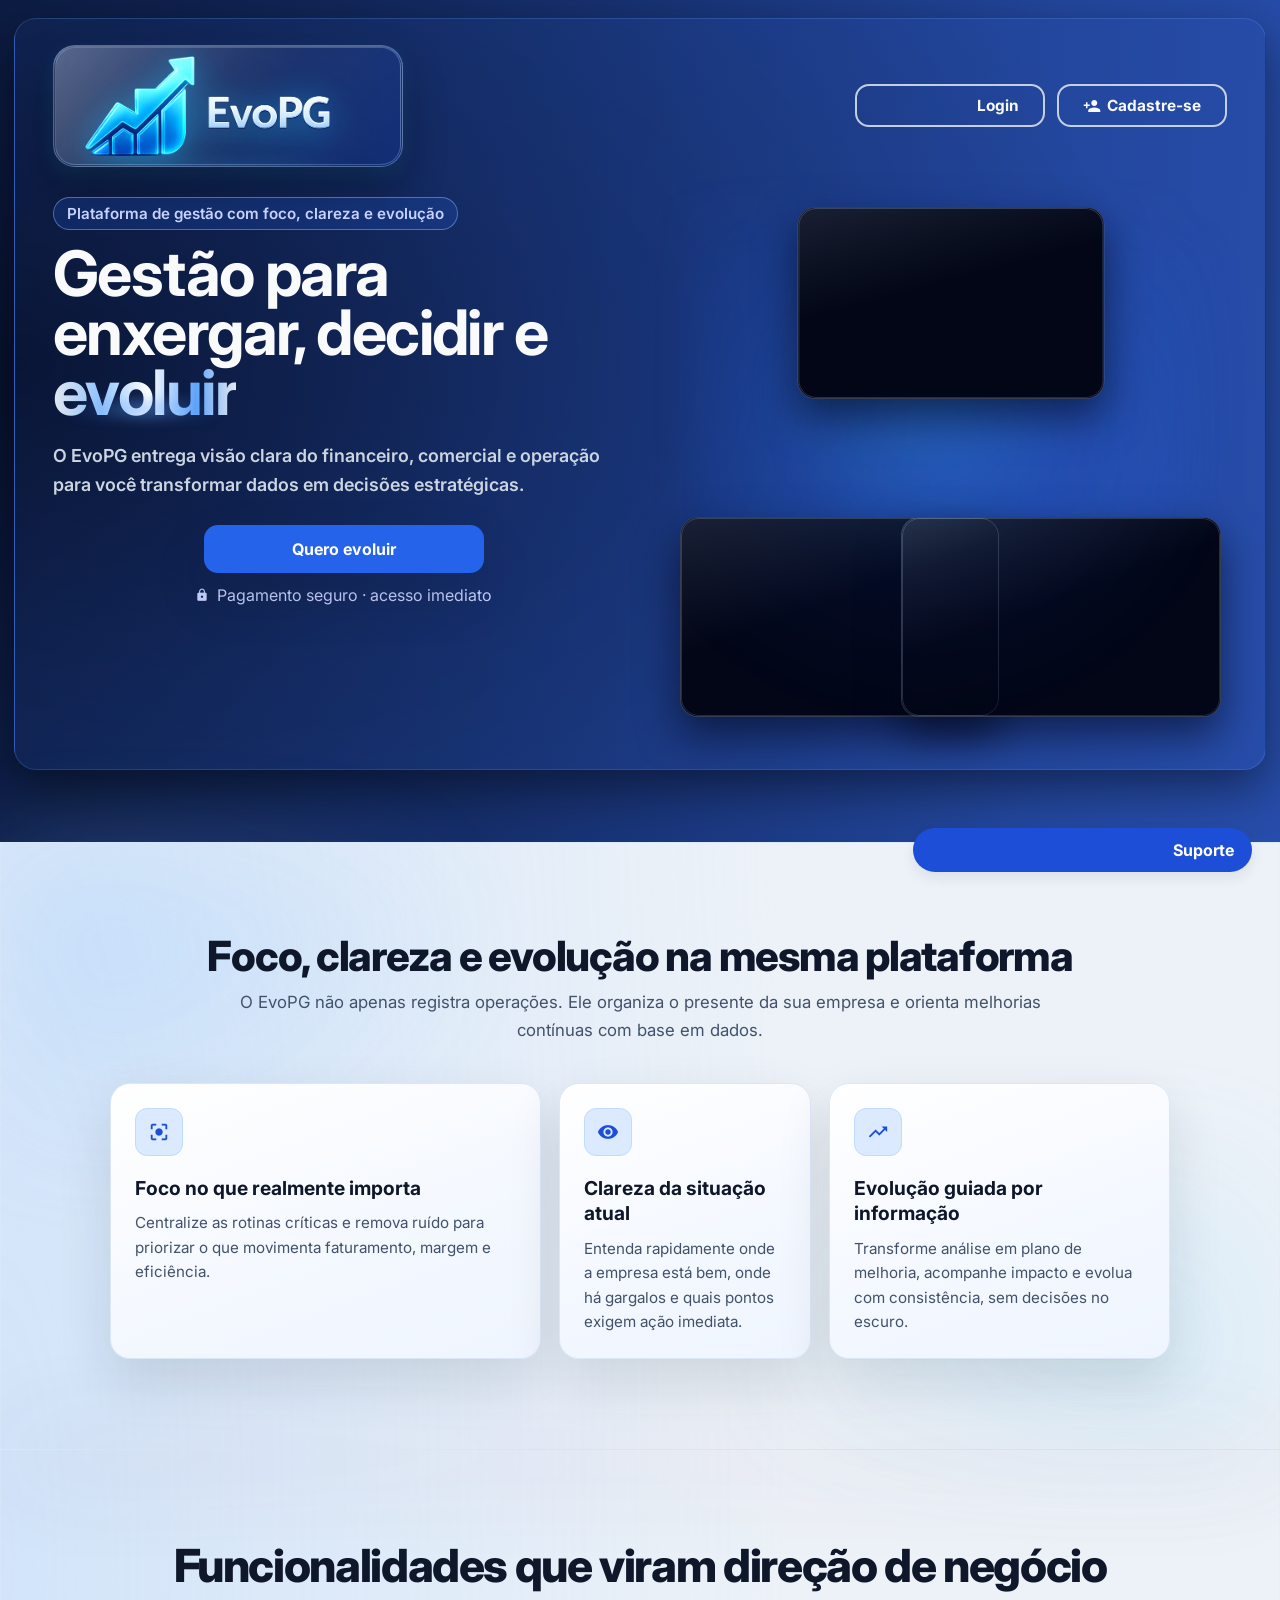
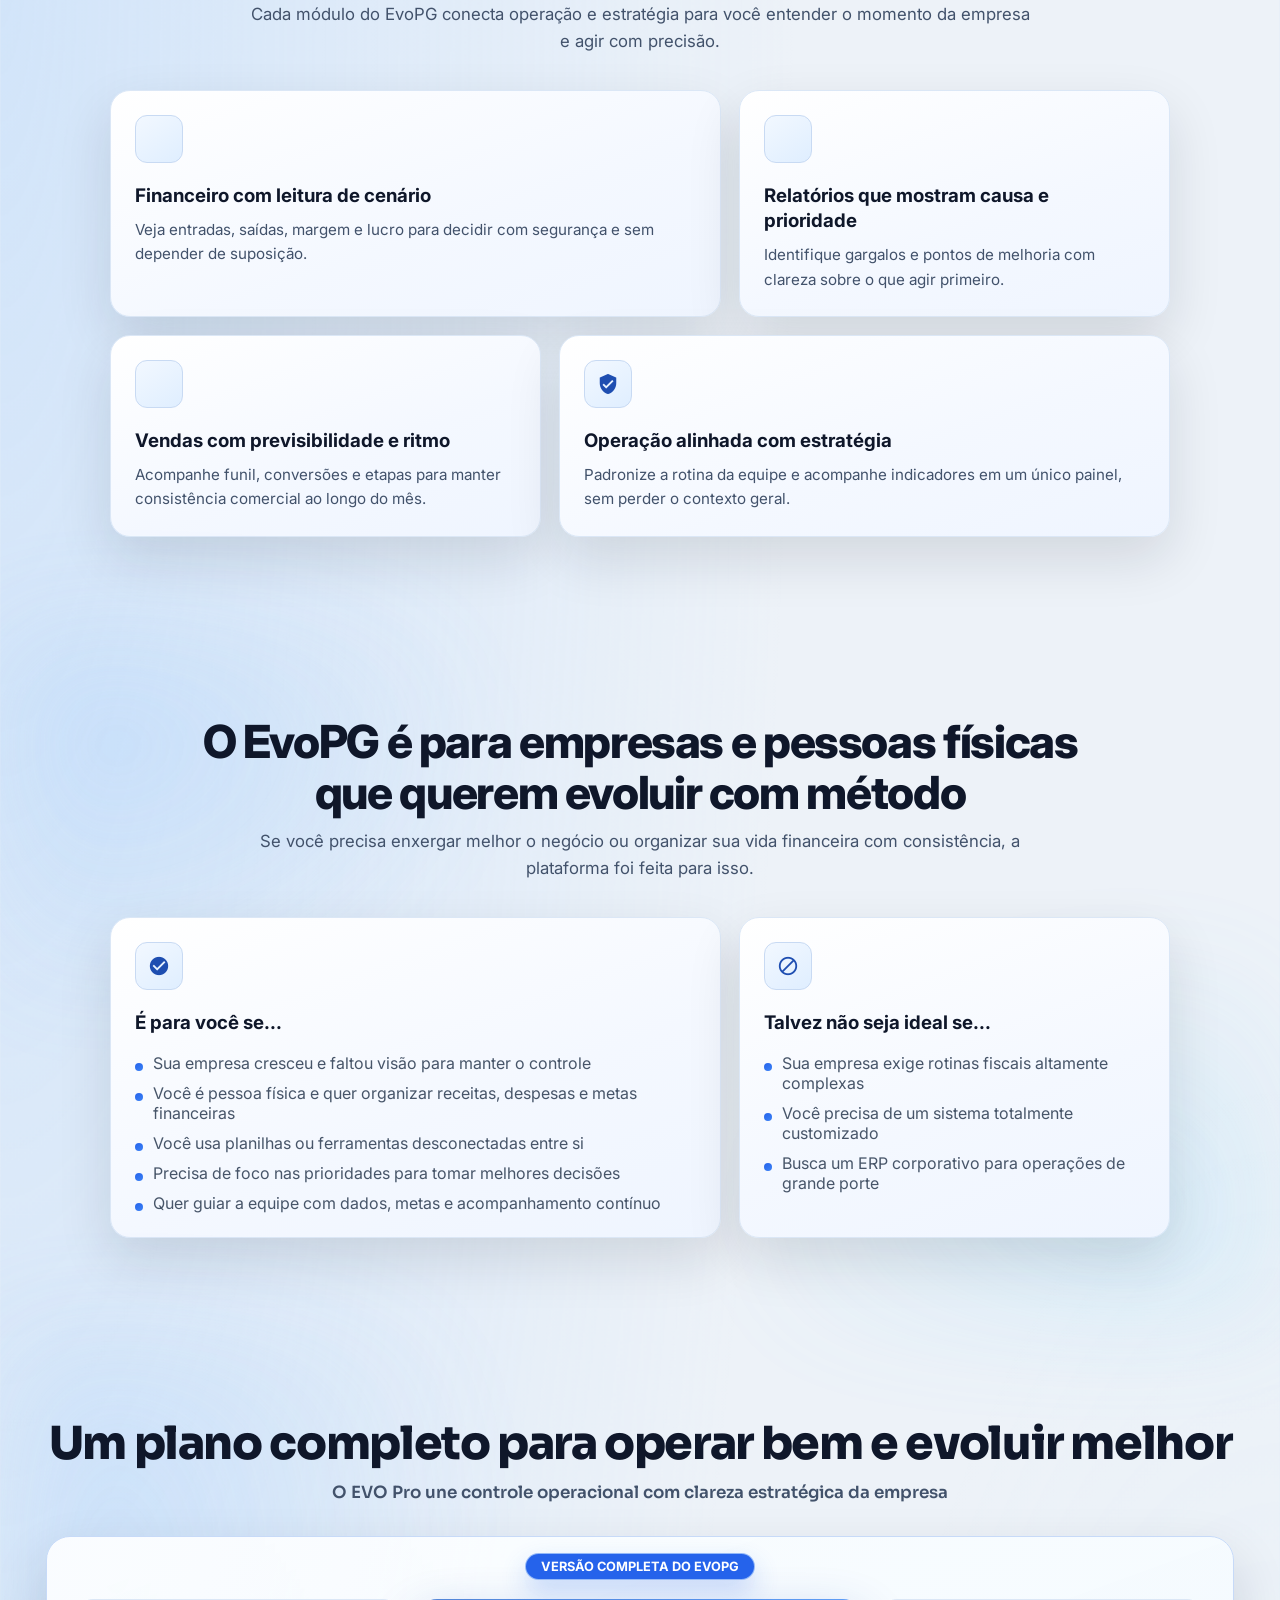
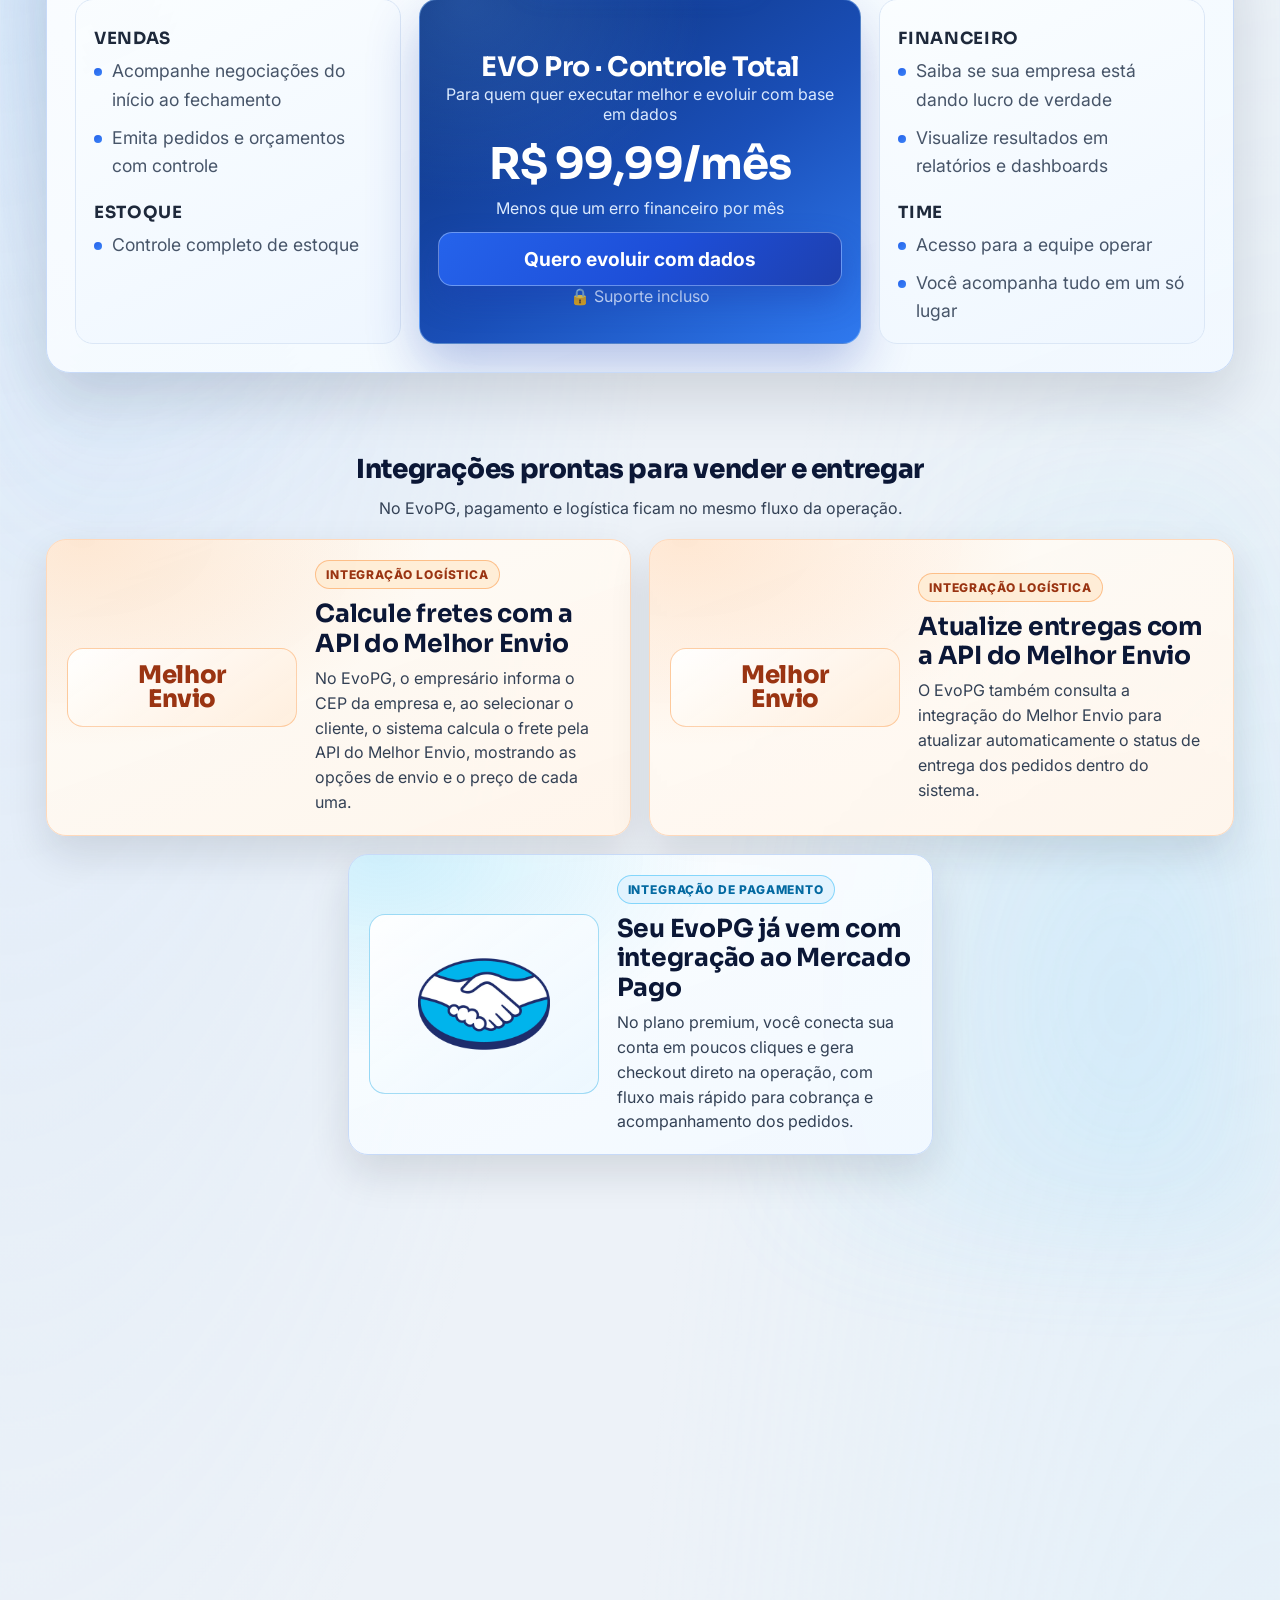
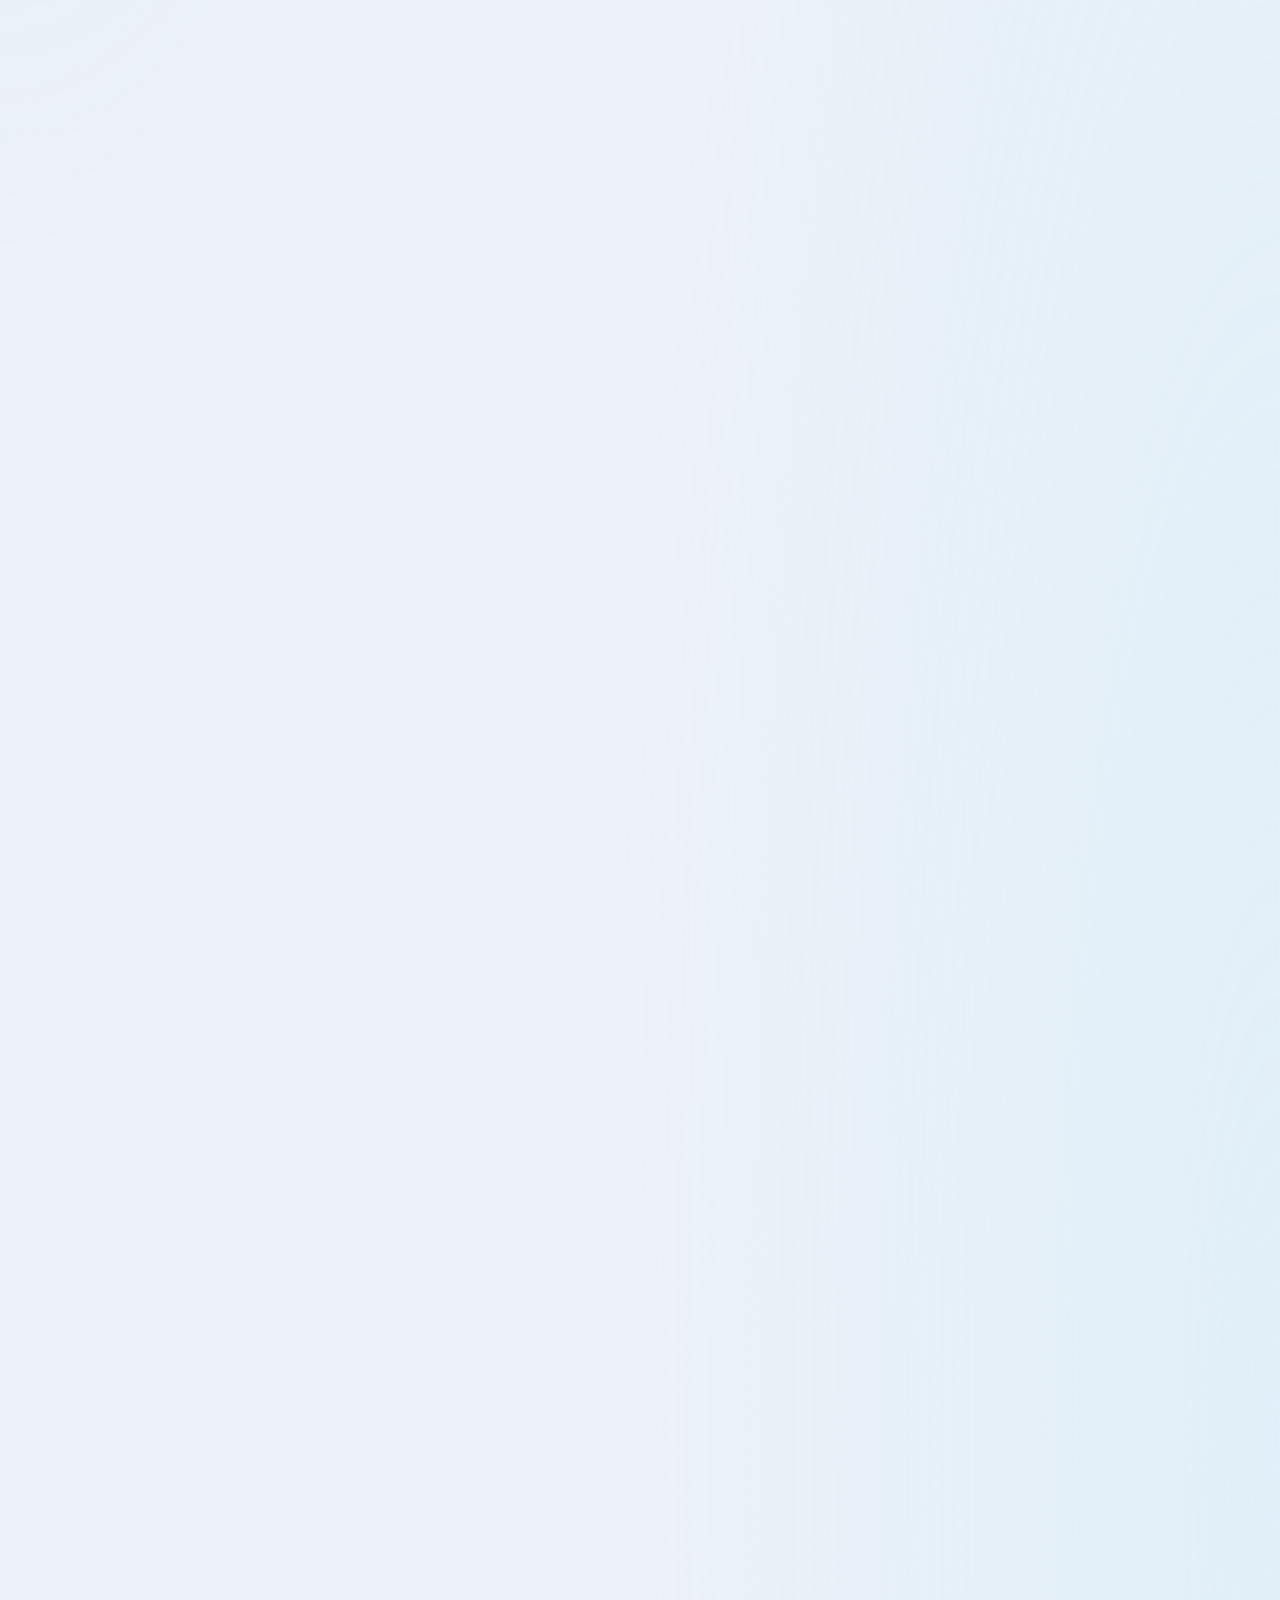
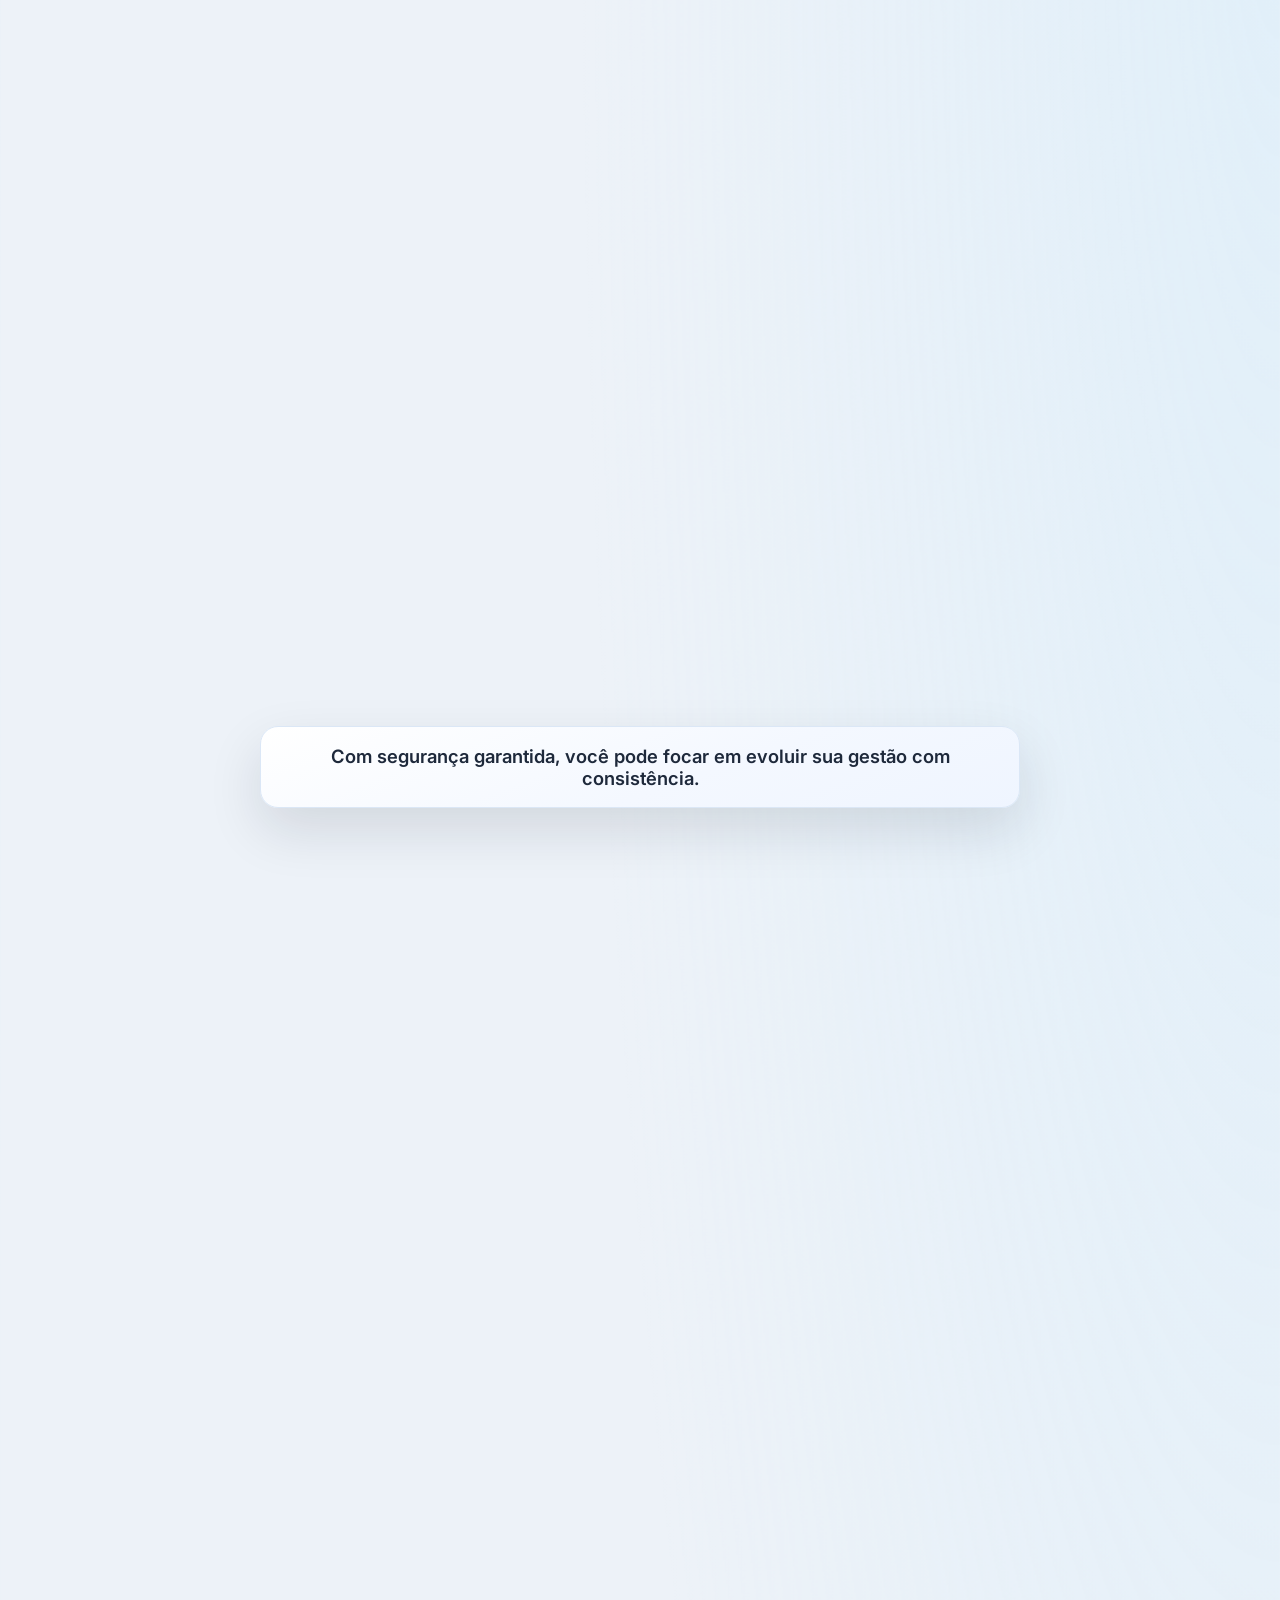
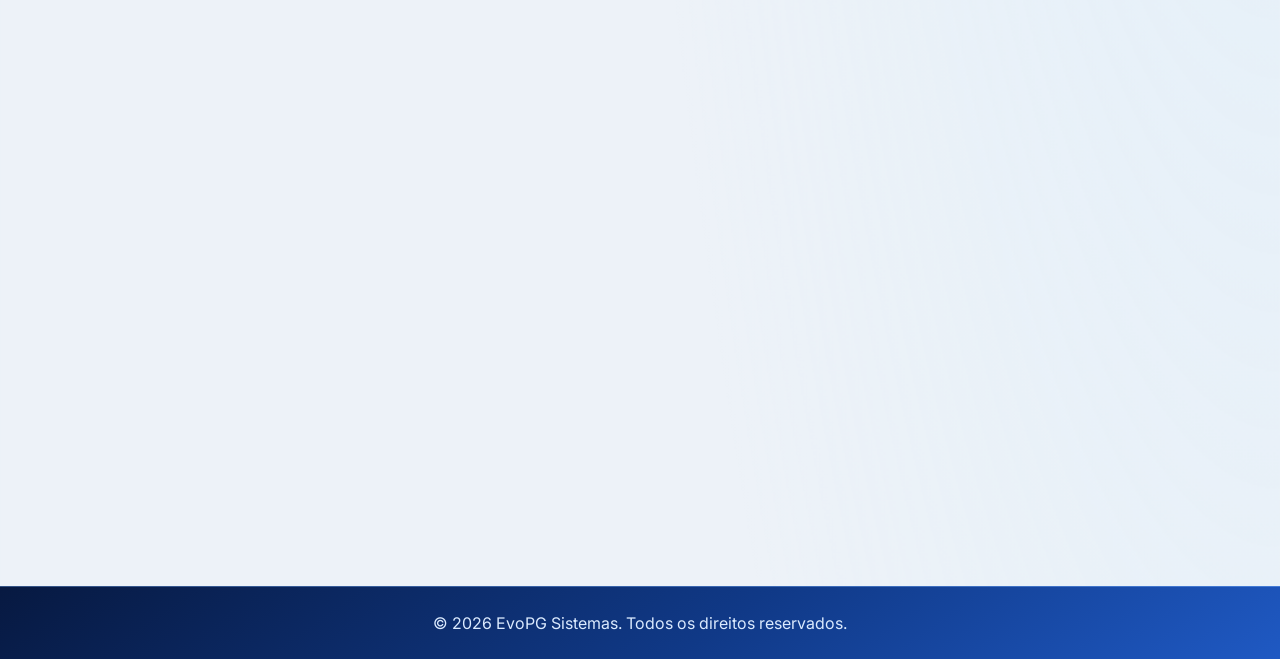
==== commit a816ad2a: "deploy: 76381e6166587ac03494d6a85b87b4ee94fe2ae3" ====
--- a/index.html
+++ b/index.html
@@ -885,3 +885,4 @@
     <script src="./script.js" defer></script>
 </body>
 </html>
+
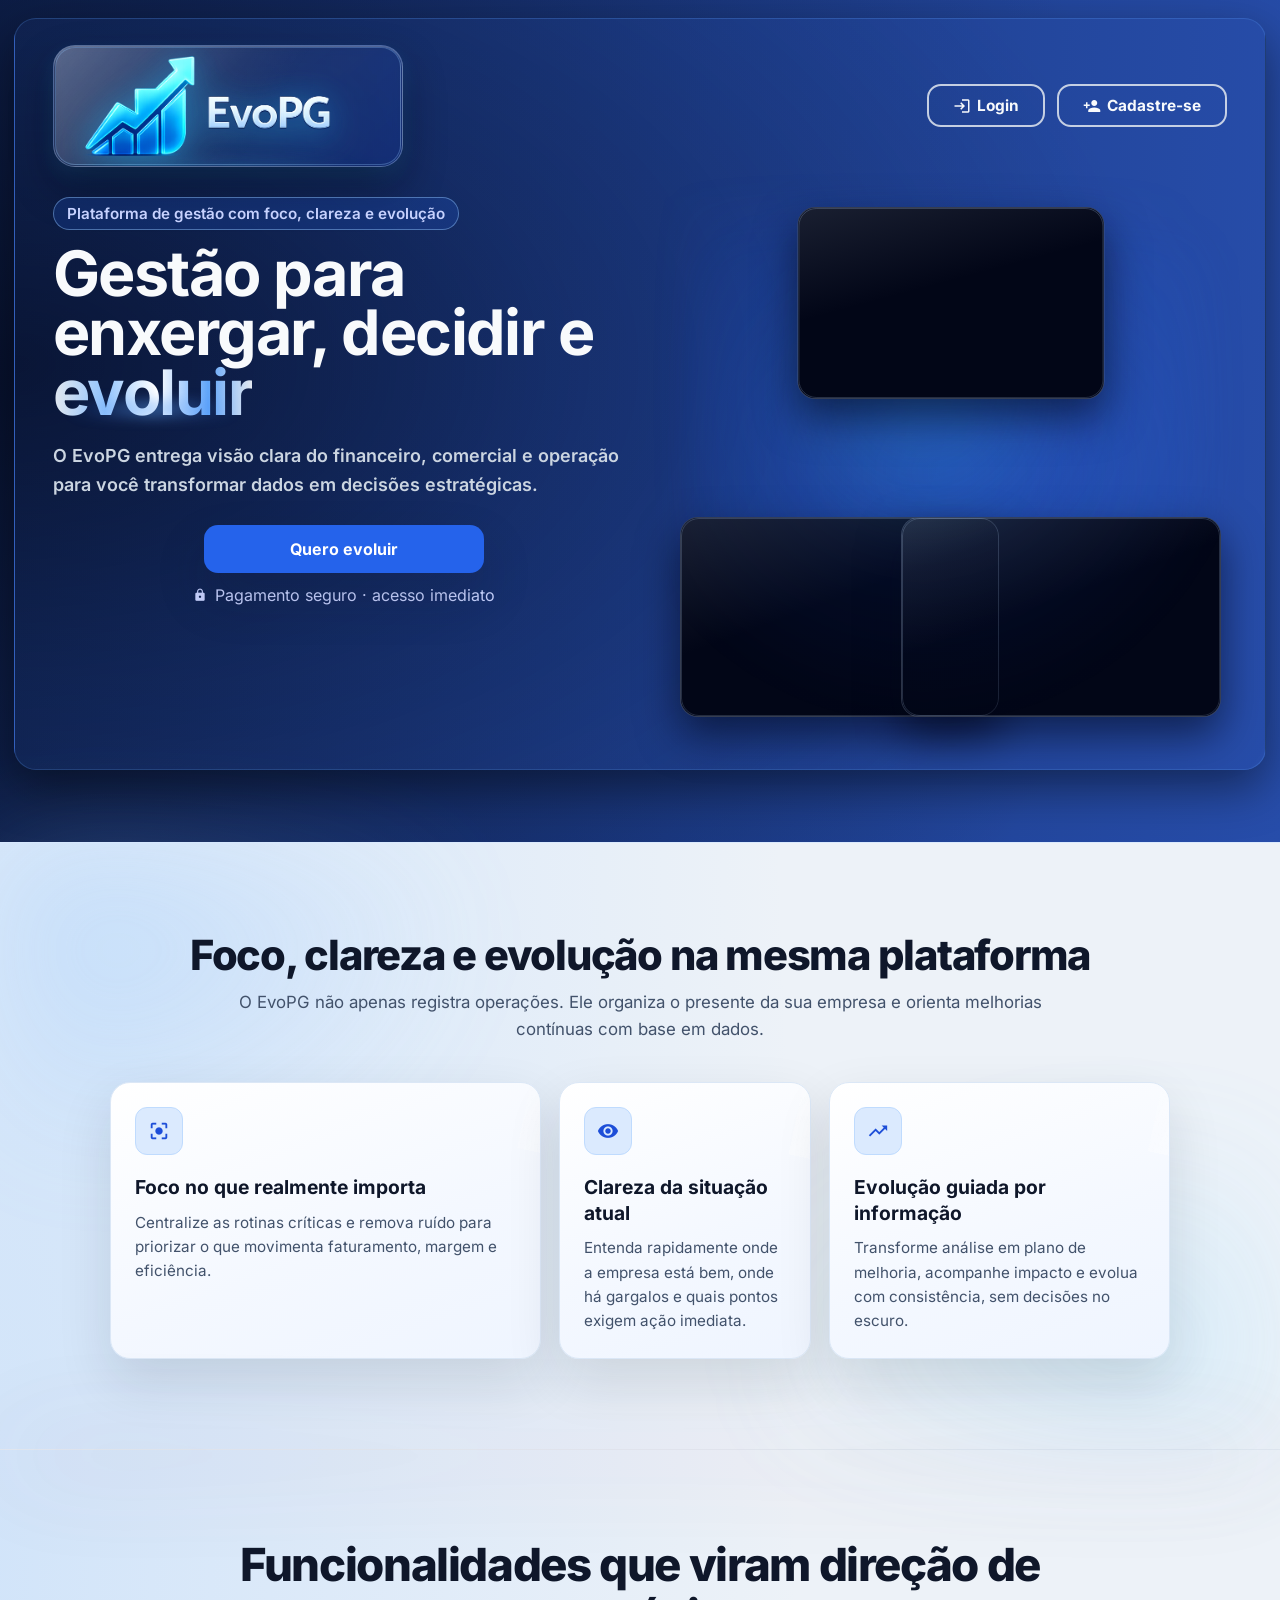
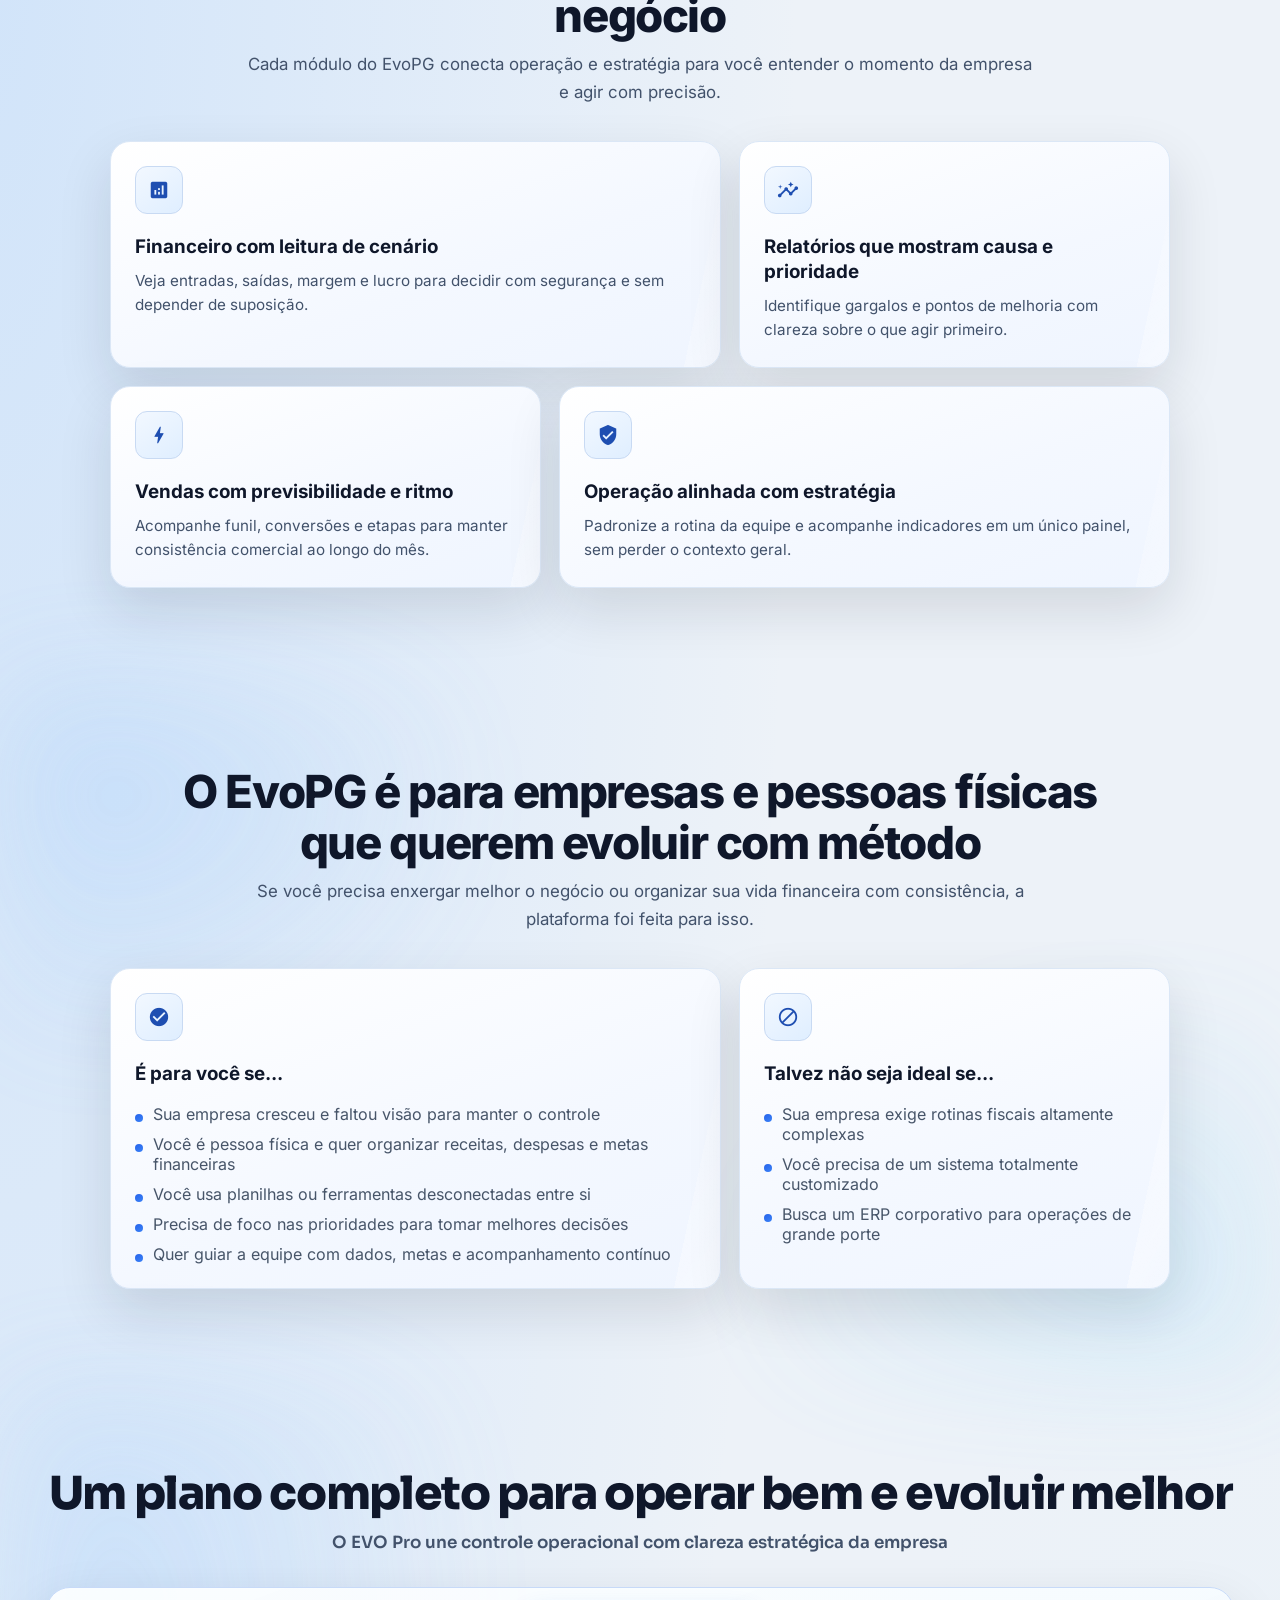
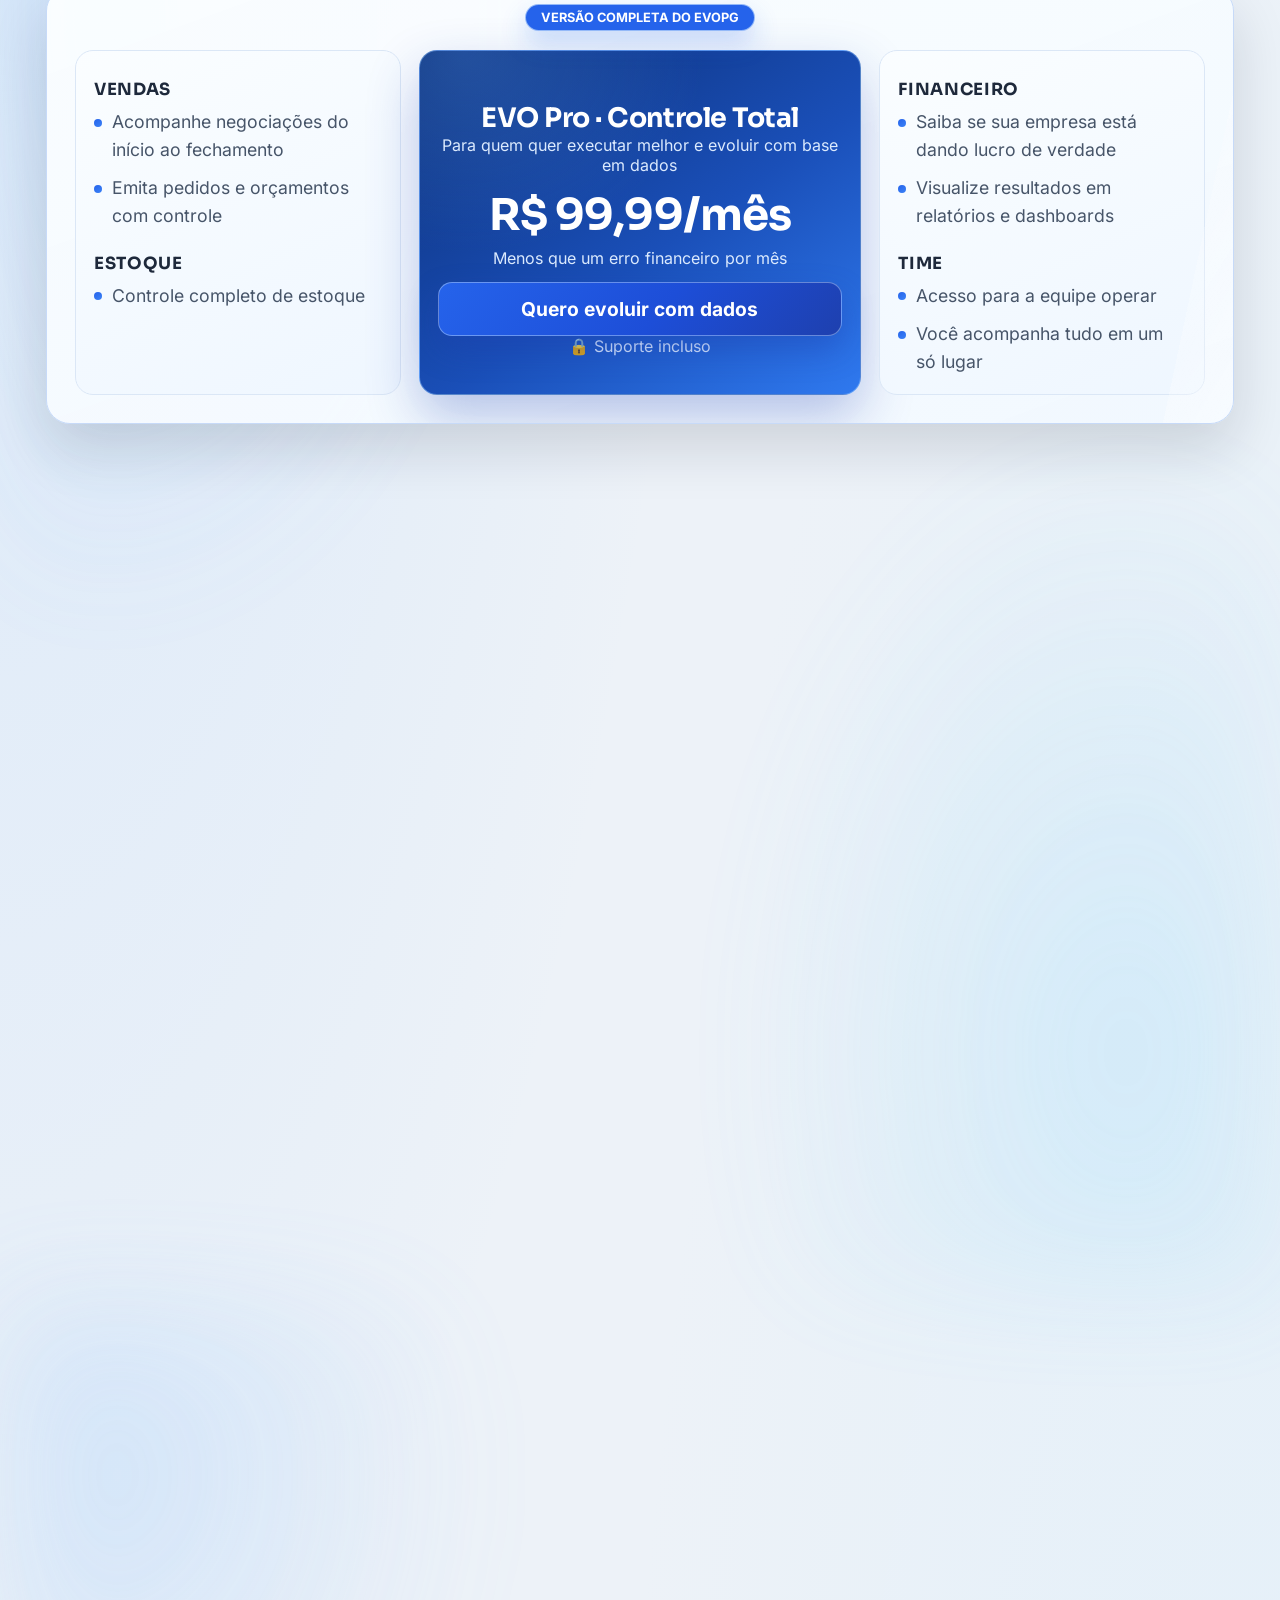
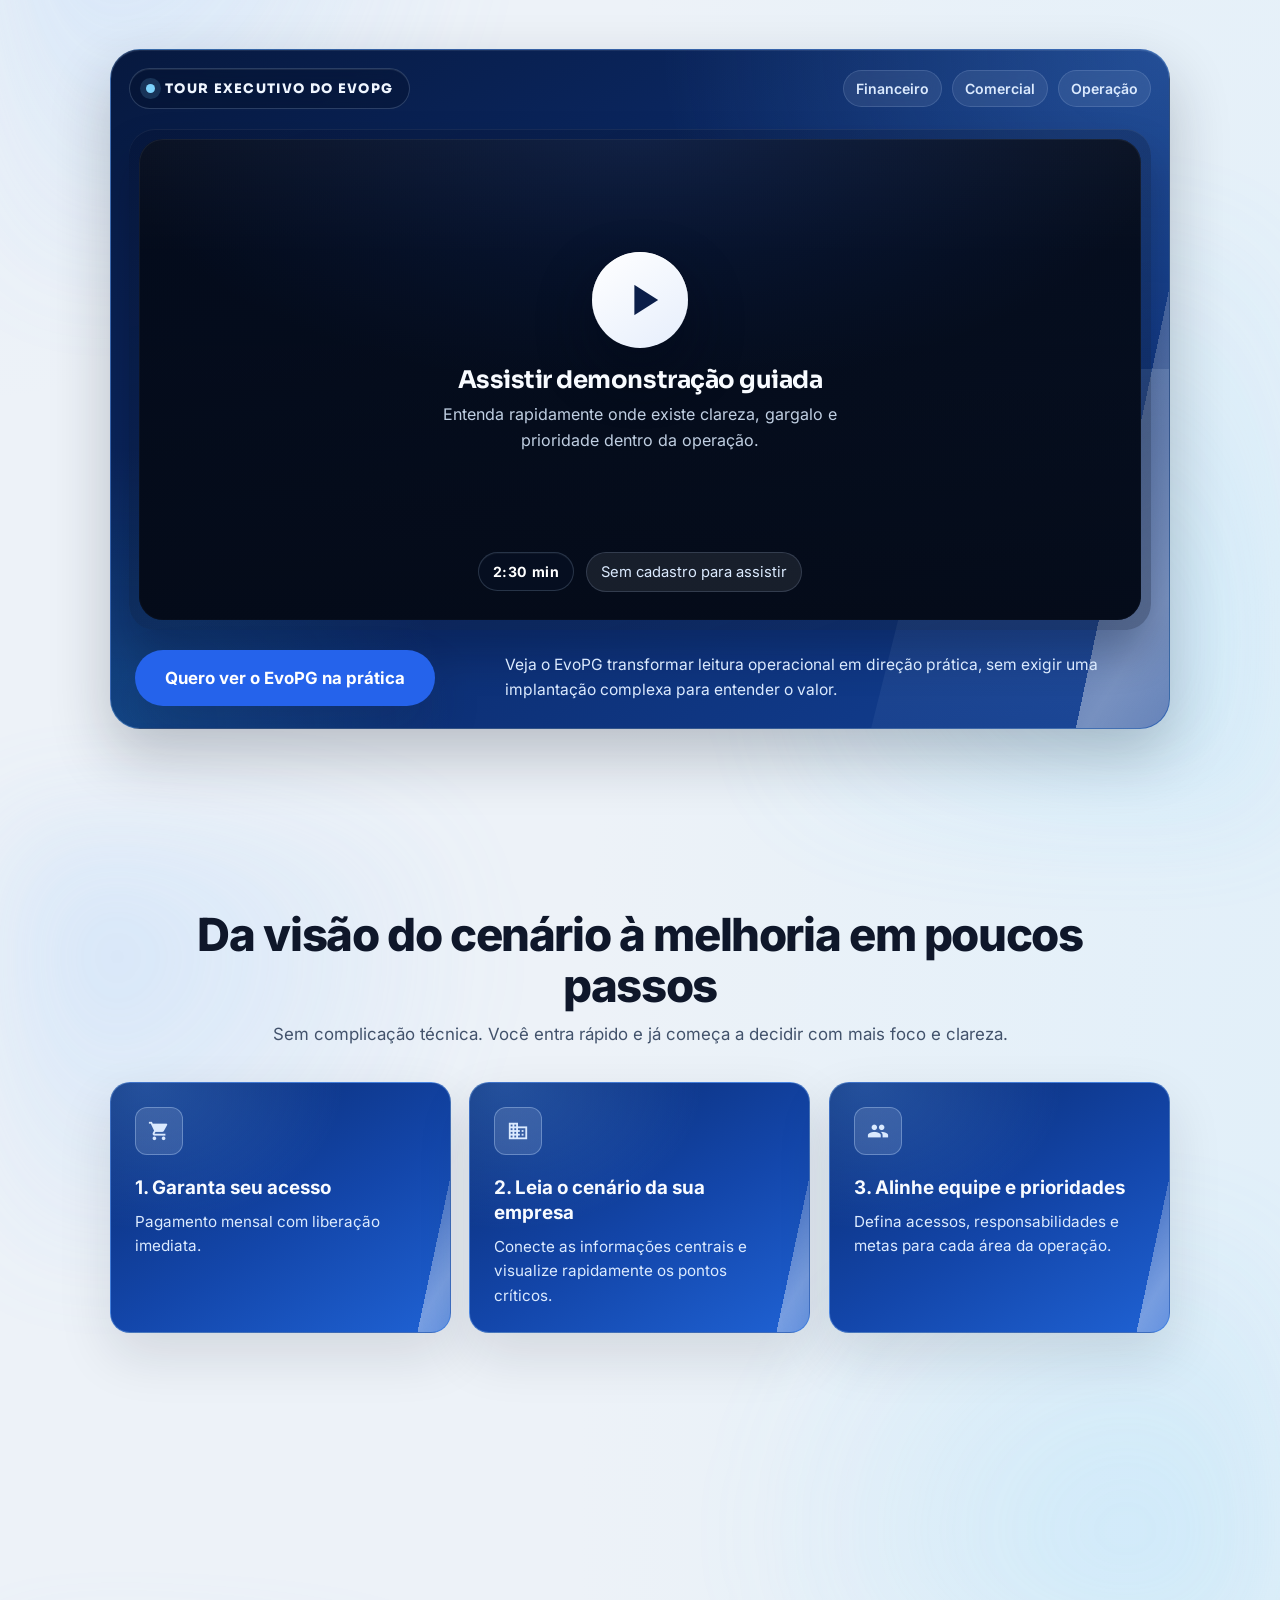
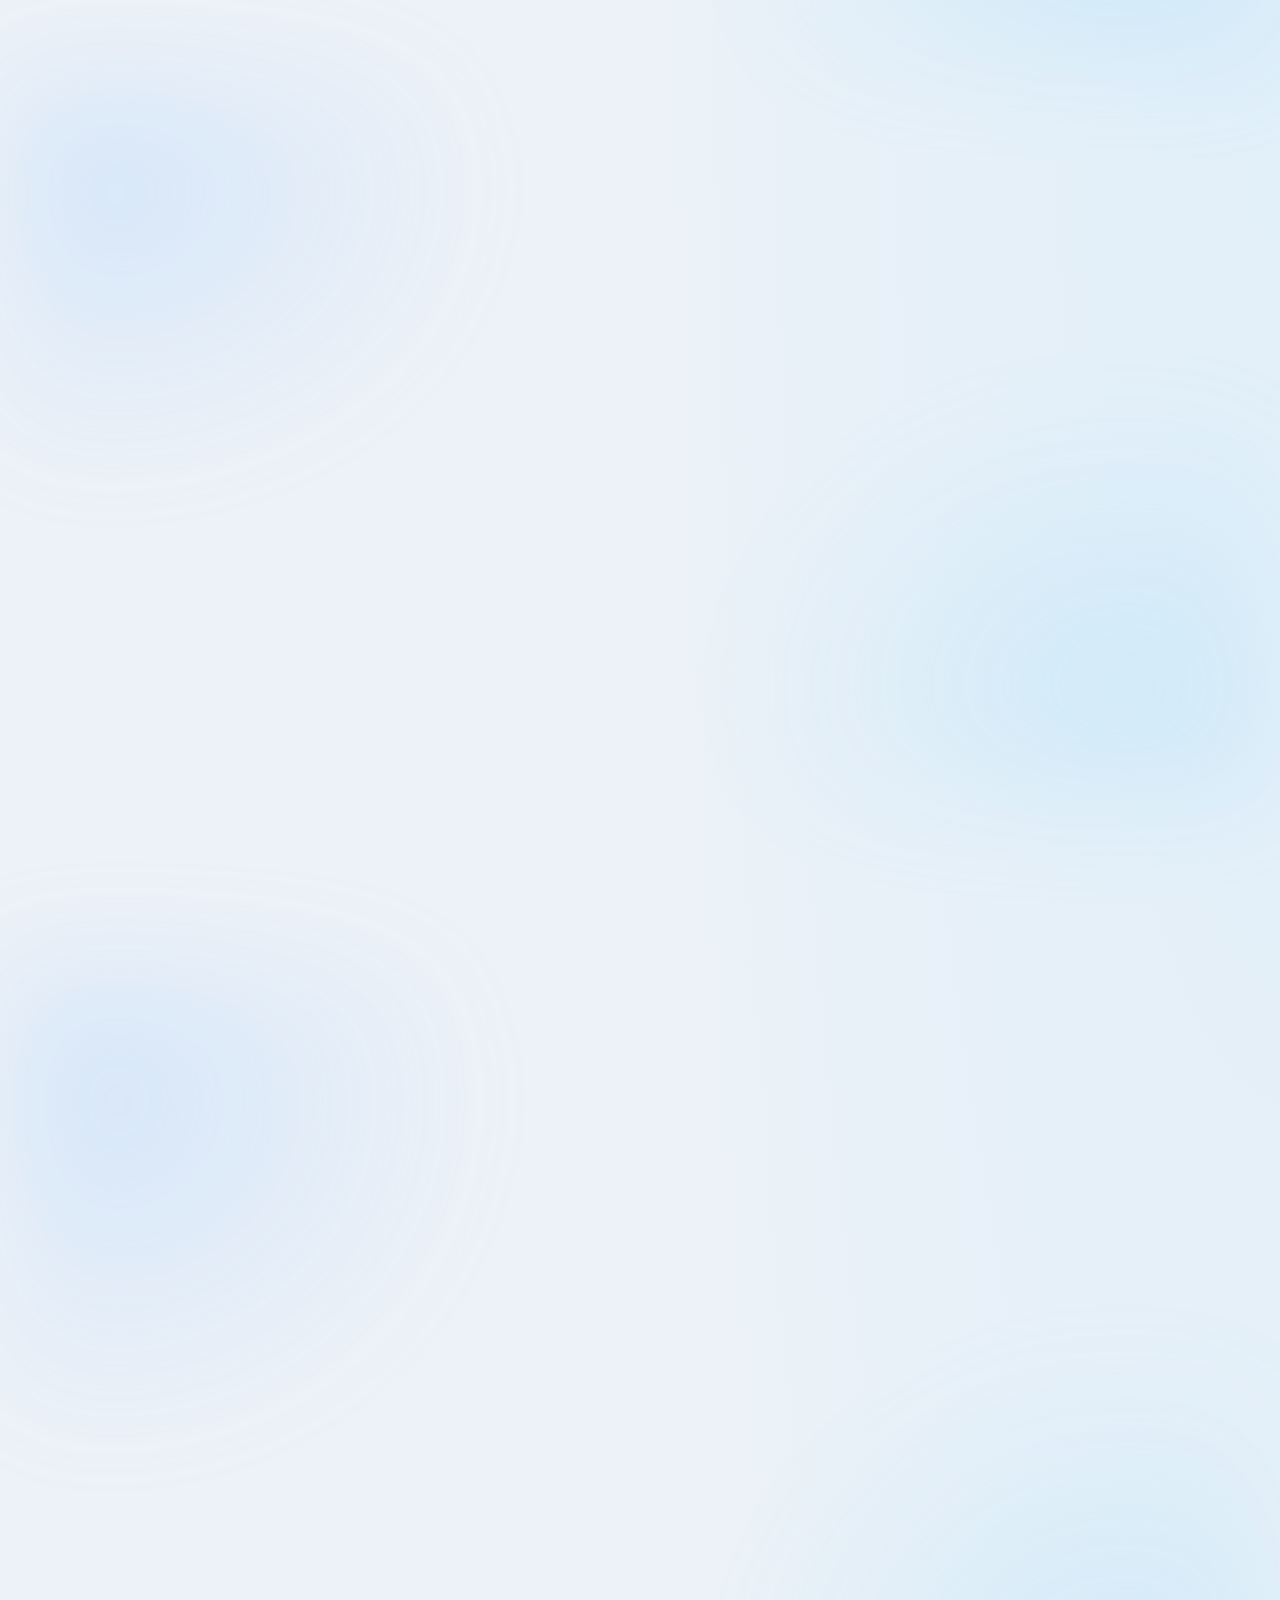
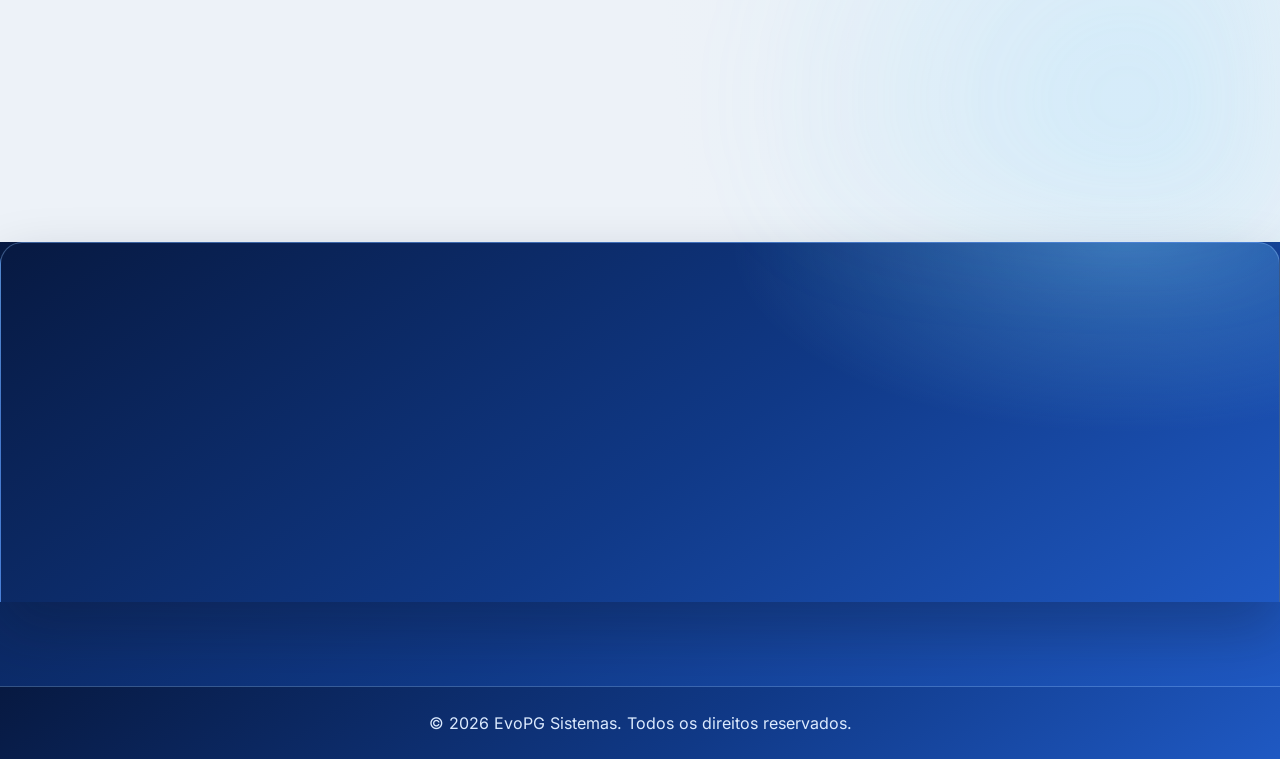
==== commit 52a0afb7: "Add files via upload" ====
--- a/index.html
+++ b/index.html
@@ -1,4 +1,4 @@
-<!DOCTYPE html>
+﻿<!DOCTYPE html>
 
 <html lang="pt-br">
 
@@ -11,11 +11,8 @@
     <title>EvoPG | Gestão com foco, clareza e evolução</title>
     <link rel="icon" type="image/png" href="img/grafic.png">
 
-    <link href="https://fonts.googleapis.com/css2?family=Inter:wght@100..900&family=Sora:wght@600..800&display=swap" rel="stylesheet">
-    <link href="https://fonts.googleapis.com/icon?family=Material+Icons" rel="stylesheet">
-    <link rel="stylesheet" href="./style.css">
-    <!-- Stripe JS SDK -->
-    <script src="https://js.stripe.com/v3/"></script>
+    <link rel="stylesheet" href="css/vendor-fonts.css">
+    <link rel="stylesheet" href="style.css">
 
 </head>
 
@@ -23,11 +20,11 @@
 
 
 
-    <header class="hero hero-no-image" data-scroll-reveal="headline">
+    <header class="hero hero-no-image">
         <div class="container hero-shell">
             <div class="hero-nav">
                 <a href="index.html" class="hero-brand" aria-label="EvoPG">
-                    <img src="./img/logo_semFundo.png" alt="EvoPG" class="hero-brand-logo">
+                    <img src="img/logo_semFundo.png" alt="EvoPG" class="hero-brand-logo">
                 </a>
                 <div class="top-auth-actions">
                     <a href="perfil.html" class="top-auth-btn top-login-btn"><i class="material-icons" aria-hidden="true">login</i><span>Login</span></a>
@@ -47,17 +44,17 @@
                 <aside class="hero-visual" aria-hidden="true">
                     <span class="hero-visual-glow"></span>
                     <figure class="hero-visual-main">
-                        <video autoplay muted loop playsinline preload="metadata" poster="./img/relatorios.png">
+                        <video autoplay muted loop playsinline preload="metadata" poster="img/relatorios.png">
                             <source src="video/relatorios.mp4" type="video/mp4">
                         </video>
                     </figure>
                     <figure class="hero-visual-badge hero-visual-badge-top">
-                        <video autoplay muted loop playsinline preload="metadata" poster="./img/financeiro1.png">
+                        <video autoplay muted loop playsinline preload="metadata" poster="img/financeiro1.png">
                             <source src="video/financeiro.mp4" type="video/mp4">
                         </video>
                     </figure>
                     <figure class="hero-visual-badge hero-visual-badge-bottom">
-                        <video autoplay muted loop playsinline preload="metadata" poster="./img/kanban.png">
+                        <video autoplay muted loop playsinline preload="metadata" poster="img/kanban.png">
                             <source src="video/escuro.mp4" type="video/mp4">
                         </video>
                     </figure>
@@ -66,7 +63,7 @@
         </div>
     </header>
 
-    <section class="strategic-pillars" data-scroll-reveal="lift">
+    <section class="strategic-pillars">
 
         <div class="container">
 
@@ -118,7 +115,7 @@
 
 
 
-    <section class="features" data-scroll-reveal="lift">
+    <section class="features">
 
         <div class="container">
 
@@ -180,7 +177,7 @@
 
     </section>
 
-    <section class="audience" data-scroll-reveal="lift">
+    <section class="audience">
 
         <div class="container">
 
@@ -240,7 +237,7 @@
 
     </section>
 
-    <section id="planos" class="pricing" data-scroll-reveal="lift">
+    <section id="planos">
 
         <div class="container">
 
@@ -392,7 +389,7 @@
 
                     <article class="premium-integration-card premium-integration-card-centered" aria-label="Integração com Mercado Pago">
                         <div class="premium-integration-media">
-                            <img src="./img/mp.png" alt="Logo do Mercado Pago" class="premium-integration-logo">
+                            <img src="img/mp.png" alt="Logo do Mercado Pago" class="premium-integration-logo">
                         </div>
                         <div class="premium-integration-copy">
                             <span class="premium-integration-kicker">Integração de pagamento</span>
@@ -410,7 +407,7 @@
 
     </section>
 
-    <section class="demo" data-scroll-reveal="panel">
+    <section class="demo">
 
         <div class="container">
 
@@ -484,7 +481,7 @@
 
 
 
-    <section class="how-it-works" data-scroll-reveal="lift">
+    <section class="how-it-works">
 
         <div class="container">
 
@@ -546,7 +543,7 @@
 
 
 
-    <section class="security" data-scroll-reveal="lift">
+    <section class="security">
 
         <div class="container">
 
@@ -615,7 +612,7 @@
     </section>
 
     
-    <section id="faq-section" class="faq" data-scroll-reveal="panel">
+    <section id="faq-section" class="faq">
 
         <div class="container">
 
@@ -685,7 +682,7 @@
 
 
 
-    <section class="final-cta" data-scroll-reveal="lift">
+    <section class="final-cta">
 
         <div class="container">
 
@@ -864,25 +861,316 @@
 
 
 
-
-    <!-- Checkout Config & Logic -->
-    <script>
-      window.EVOPG_CHECKOUT_CONFIG = {
-        functionUrl: "https://iihqakwfqlkpsutnfpvq.functions.supabase.co/criar-checkout",
-        supportFunctionUrl: "https://iihqakwfqlkpsutnfpvq.functions.supabase.co/enviar-suporte",
-        supabaseUrl: "https://iihqakwfqlkpsutnfpvq.supabase.co",
-        anonKey: "sb_publishable_46k9q7qFFM6uwlE9T957kA_KkYjOYZt",
-        stripePublishableKey: "pk_live_51SqZZNRPqGu5XMbBSPeyN7MeakOdBZef6HRdNDSl2rFGnX0jj7FcWTThcFNRJtUMK4Yes1TjrqU0qwGvriYnTrqJ00RmbymGCC",
-        priceIdBase: "price_1T4jDzRPqGu5XMbBORtMxYtb",
-        priceIdExtra: "price_1T4MzdRPqGu5XMbB94cNkCIS",
-        successRedirectUrl: "https://evopg-site.vercel.app/index.html",
-        cancelUrl: "https://evopg-site.vercel.app/index.html?checkout=cancelado",
-        appRedirectAfterLogin: "https://evopg-site.vercel.app/perfil.html",
-        platformUrl: "https://evopg-site.vercel.app/index.html"
-      };
-    </script>
-    <script src="./js/checkout.js" defer></script>
-    <script src="./script.js" defer></script>
+<script>
+
+(function () {
+
+  var btn = document.getElementById('support-float-btn');
+  var modal = document.getElementById('support-modal');
+  var closeBtn = document.getElementById('support-modal-close');
+  var form = document.getElementById('support-form');
+  var nameInput = document.getElementById('support-name');
+  var emailInput = document.getElementById('support-email');
+  var messageInput = document.getElementById('support-message');
+  var companyInput = document.getElementById('support-company');
+  var feedback = document.getElementById('support-feedback');
+  var submitBtn = form ? form.querySelector('.support-submit-btn') : null;
+  var supportConfig = window.EVOPG_CHECKOUT_CONFIG || {};
+  var SUPPORT_FUNCTION_URL = supportConfig.supportFunctionUrl || 'https://iihqakwfqlkpsutnfpvq.functions.supabase.co/enviar-suporte';
+  var SUPPORT_ANON_KEY = supportConfig.anonKey || 'sb_publishable_46k9q7qFFM6uwlE9T957kA_KkYjOYZt';
+  var isSubmitting = false;
+
+  if (!btn) return;
+
+  function setFeedback(type, text) {
+
+    if (!feedback) return;
+
+    feedback.textContent = text || '';
+    feedback.classList.remove('is-error', 'is-success');
+
+    if (type === 'error') {
+      feedback.classList.add('is-error');
+    } else if (type === 'success') {
+      feedback.classList.add('is-success');
+    }
+
+  }
+
+  function setSubmittingState(value) {
+
+    isSubmitting = !!value;
+
+    if (submitBtn) {
+      submitBtn.disabled = isSubmitting;
+      submitBtn.textContent = isSubmitting ? 'Enviando...' : 'Enviar mensagem';
+    }
+
+  }
+
+  function isLikelyEmail(value) {
+
+    if (!value || value.length > 160) return false;
+    if (value.indexOf(' ') !== -1) return false;
+
+    var atIndex = value.indexOf('@');
+    if (atIndex <= 0 || atIndex !== value.lastIndexOf('@') || atIndex >= value.length - 1) {
+      return false;
+    }
+
+    var domain = value.slice(atIndex + 1);
+    var dotIndex = domain.lastIndexOf('.');
+
+    return dotIndex > 0 && dotIndex < domain.length - 1;
+
+  }
+
+  function setSupportModalVisible(isVisible) {
+
+    if (!modal) return;
+
+    modal.hidden = !isVisible;
+    btn.setAttribute('aria-expanded', isVisible ? 'true' : 'false');
+    document.body.classList.toggle('is-support-modal-open', isVisible);
+
+    if (!isVisible) {
+      setSubmittingState(false);
+      setFeedback('', '');
+    }
+
+    if (isVisible && nameInput) {
+      window.setTimeout(function () {
+        nameInput.focus();
+      }, 0);
+    }
+
+  }
+
+  function toggle() {
+
+    var trigger = window.innerHeight * 0.6;
+
+    if (window.scrollY > trigger) {
+
+      btn.classList.add('is-visible');
+
+    } else {
+
+      btn.classList.remove('is-visible');
+
+    }
+
+  }
+
+  window.addEventListener('scroll', toggle, { passive: true });
+
+  window.addEventListener('resize', toggle);
+
+  toggle();
+
+  btn.addEventListener('click', function () {
+    setSupportModalVisible(true);
+  });
+
+  if (closeBtn) {
+    closeBtn.addEventListener('click', function () {
+      setSupportModalVisible(false);
+    });
+  }
+
+  if (modal) {
+    modal.addEventListener('click', function (event) {
+      if (event.target === modal) {
+        setSupportModalVisible(false);
+      }
+    });
+  }
+
+  document.addEventListener('keydown', function (event) {
+    if (event.key === 'Escape' && modal && !modal.hidden) {
+      setSupportModalVisible(false);
+    }
+  });
+
+  if (form) {
+    form.addEventListener('submit', async function (event) {
+      event.preventDefault();
+
+      if (isSubmitting) return;
+
+      var nameValue = nameInput ? nameInput.value.trim() : '';
+      var emailValue = emailInput ? emailInput.value.trim().toLowerCase() : '';
+      var messageValue = messageInput ? messageInput.value.trim() : '';
+      var companyValue = companyInput ? companyInput.value.trim() : '';
+
+      if (!nameValue || !emailValue || !messageValue) {
+        setFeedback('error', 'Preencha nome, e-mail e mensagem.');
+        return;
+      }
+
+      if (!isLikelyEmail(emailValue)) {
+        setFeedback('error', 'Informe um e-mail valido.');
+        return;
+      }
+
+      setFeedback('', '');
+      setSubmittingState(true);
+
+      try {
+        var runtimeConfig = window.EVOPG_CHECKOUT_CONFIG || {};
+        var supportFunctionUrl = runtimeConfig.supportFunctionUrl || SUPPORT_FUNCTION_URL;
+        var supportAnonKey = runtimeConfig.anonKey || SUPPORT_ANON_KEY;
+
+        var response = await fetch(supportFunctionUrl, {
+          method: 'POST',
+          headers: {
+            'Content-Type': 'application/json',
+            'apikey': supportAnonKey,
+            'Authorization': 'Bearer ' + supportAnonKey
+          },
+          body: JSON.stringify({
+            name: nameValue,
+            email: emailValue,
+            message: messageValue,
+            company: companyValue,
+            pageUrl: window.location.href,
+            userAgent: navigator.userAgent
+          })
+        });
+
+        var result = {};
+        try {
+          result = await response.json();
+        } catch (parseError) {
+          result = {};
+        }
+
+        if (!response.ok || !result.ok) {
+          var backendError = (result && typeof result.error === 'string') ? result.error.trim() : '';
+          throw new Error(backendError || 'Não foi possível enviar agora. Tente novamente em instantes.');
+        }
+
+        setFeedback('success', 'Mensagem enviada com sucesso. O suporte retornará no seu e-mail.');
+        form.reset();
+      } catch (error) {
+        var errorMessage = (error && error.message) ? String(error.message) : 'Não foi possível enviar sua mensagem agora.';
+        setFeedback('error', errorMessage);
+      } finally {
+        setSubmittingState(false);
+      }
+    });
+  }
+
+})();
+
+</script>
+
+<script class="video-cta-script">
+
+(function () {
+
+  var btn = document.querySelector('.video-cta');
+
+  var video = document.getElementById('demo-video');
+
+  var overlay = document.querySelector('.video-overlay');
+
+  if (!video) return;
+
+  function startVideo() {
+    video.setAttribute('controls', 'controls');
+    video.play().catch(function () {});
+    if (overlay) overlay.classList.add('is-hidden');
+  }
+
+  if (btn) {
+    btn.addEventListener('click', function () {
+      setTimeout(startVideo, 200);
+    });
+  }
+
+  if (overlay) {
+    overlay.addEventListener('click', startVideo);
+  }
+
+})();
+
+</script>
+
+<script class="premium-scroll-script">
+(function () {
+  if (!('IntersectionObserver' in window)) return;
+  if (window.matchMedia && window.matchMedia('(prefers-reduced-motion: reduce)').matches) return;
+
+  var body = document.body;
+
+  if (!body) return;
+
+  body.classList.add('has-premium-scroll');
+
+  function mark(elements, kind, baseDelay, stepDelay) {
+    Array.prototype.forEach.call(elements || [], function (element, index) {
+      if (!element || element.hasAttribute('data-scroll-reveal')) return;
+      element.setAttribute('data-scroll-reveal', kind);
+      element.style.setProperty('--scroll-delay', ((baseDelay || 0) + ((stepDelay || 0) * index)) + 'ms');
+    });
+  }
+
+  function markWithin(containerSelector, itemSelector, kind, baseDelay, stepDelay) {
+    Array.prototype.forEach.call(document.querySelectorAll(containerSelector), function (container) {
+      mark(container.querySelectorAll(itemSelector), kind, baseDelay, stepDelay);
+    });
+  }
+
+  mark(document.querySelectorAll('.section-header'), 'headline', 0, 0);
+  markWithin('.strategic-pillars .grid-cards', '.card', 'lift', 70, 90);
+  markWithin('.features .grid-cards', '.card', 'lift', 70, 90);
+  markWithin('.audience .grid-cards', '.card', 'lift', 70, 90);
+  mark(document.querySelectorAll('.price-card.wide'), 'panel', 110, 0);
+  mark(document.querySelectorAll('.premium-integrations-header'), 'headline', 40, 0);
+  markWithin('.premium-integrations-grid', '.premium-integration-card', 'panel', 90, 90);
+  mark(document.querySelectorAll('.demo .video-shell'), 'panel', 120, 0);
+  markWithin('.how-it-works .grid-cards', '.card', 'lift', 70, 90);
+  markWithin('.security .grid-cards', '.card', 'lift', 70, 90);
+  mark(document.querySelectorAll('.security-bridge'), 'panel', 60, 0);
+  markWithin('.faq-list', '.faq-item', 'lift', 50, 70);
+  mark(document.querySelectorAll('.final-cta-actions'), 'panel', 90, 0);
+
+  var targets = document.querySelectorAll('[data-scroll-reveal]');
+  var observer = new IntersectionObserver(function (entries) {
+    entries.forEach(function (entry) {
+      if (!entry.isIntersecting) return;
+      entry.target.classList.add('is-scroll-visible');
+      observer.unobserve(entry.target);
+    });
+  }, {
+    threshold: 0.16,
+    rootMargin: '0px 0px -12% 0px'
+  });
+
+  Array.prototype.forEach.call(targets, function (element) {
+    observer.observe(element);
+  });
+})();
+</script>
+
+<script>
+  window.EVOPG_CHECKOUT_CONFIG = {
+    functionUrl: "https://iihqakwfqlkpsutnfpvq.functions.supabase.co/criar-checkout",
+    supportFunctionUrl: "https://iihqakwfqlkpsutnfpvq.functions.supabase.co/enviar-suporte",
+    supabaseUrl: "https://iihqakwfqlkpsutnfpvq.supabase.co",
+    anonKey: "sb_publishable_46k9q7qFFM6uwlE9T957kA_KkYjOYZt",
+    stripePublishableKey: "pk_live_51SqZZNRPqGu5XMbBSPeyN7MeakOdBZef6HRdNDSl2rFGnX0jj7FcWTThcFNRJtUMK4Yes1TjrqU0qwGvriYnTrqJ00RmbymGCC",
+    priceIdBase: "price_1T4jDzRPqGu5XMbBORtMxYtb",
+    priceIdExtra: "price_1T4MzdRPqGu5XMbB94cNkCIS",
+    successRedirectUrl: "https://evopg-site.vercel.app/index.html",
+    cancelUrl: "https://evopg-site.vercel.app/index.html?checkout=cancelado",
+    appRedirectAfterLogin: "https://evopg-site.vercel.app/perfil.html",
+    platformUrl: "https://evopg-site.vercel.app/index.html"
+
+  };
+</script>
+<script src="js/checkout.js"></script>
 </body>
+
 </html>
-
--- a/css/vendor-fonts.css
+++ b/css/vendor-fonts.css
@@ -0,0 +1,41 @@
+/* Local font assets to avoid remote stylesheet dependencies. */
+@font-face {
+  font-family: "Inter";
+  font-style: normal;
+  font-weight: 100 900;
+  font-display: swap;
+  src: url("../fonts/inter-v20-latin.woff2") format("woff2");
+}
+
+@font-face {
+  font-family: "Sora";
+  font-style: normal;
+  font-weight: 600 800;
+  font-display: swap;
+  src: url("../fonts/sora-v17-latin.woff2") format("woff2");
+}
+
+@font-face {
+  font-family: "Material Icons";
+  font-style: normal;
+  font-weight: 400;
+  font-display: block;
+  src: url("../fonts/material-icons-v145.woff2") format("woff2");
+}
+
+.material-icons {
+  font-family: "Material Icons", sans-serif;
+  font-weight: normal;
+  font-style: normal;
+  font-size: 24px;
+  line-height: 1;
+  letter-spacing: normal;
+  text-transform: none;
+  display: inline-block;
+  white-space: nowrap;
+  word-wrap: normal;
+  direction: ltr;
+  font-feature-settings: "liga";
+  -webkit-font-feature-settings: "liga";
+  -webkit-font-smoothing: antialiased;
+}
--- a/style.css
+++ b/style.css
@@ -1097,122 +1097,7 @@
     box-shadow: 0 8px 18px rgba(15, 23, 42, 0.08);
 }
 .checkout-terms-continue-btn[disabled] {
-    opacity: 0.55;
-    filter: grayscale(1) brightness(0.9);
-    cursor: not-allowed;
-    pointer-events: none;
-    box-shadow: none !important;
-    transform: none !important;
-}
-
-/* Keyframes para Modais Premium */
-@keyframes checkoutModalPop {
-    0% { 
-        opacity: 0; 
-        transform: scale(0.96) translateY(24px) perspective(1200px) rotateX(10deg); 
-        filter: blur(8px);
-    }
-    100% { 
-        opacity: 1; 
-        transform: scale(1) translateY(0) perspective(1200px) rotateX(0deg); 
-        filter: blur(0);
-    }
-}
-
-/* Modal de Sucesso Premium */
-.checkout-success-modal {
-    position: fixed;
-    inset: 0;
-    z-index: 200;
-    display: flex;
-    align-items: center;
-    justify-content: center;
-    padding: 24px;
-    background: rgba(2, 6, 23, 0.82);
-    backdrop-filter: blur(14px);
-    transition: opacity 0.3s ease;
-}
-
-.checkout-success-modal[hidden] {
-    display: none !important;
-}
-
-.checkout-success-modal-card {
-    width: min(480px, 100%);
-    background: linear-gradient(165deg, #ffffff 0%, #f8fbff 100%);
-    border-radius: 32px;
-    border: 1px solid rgba(186, 230, 253, 0.8);
-    padding: 44px 32px;
-    text-align: center;
-    box-shadow: 
-        0 40px 110px rgba(2, 6, 23, 0.55),
-        0 4px 12px rgba(37, 99, 235, 0.12);
-    animation: checkoutModalPop 0.45s cubic-bezier(0.16, 1, 0.3, 1);
-    position: relative;
-    overflow: hidden;
-}
-
-.checkout-success-modal-card::before {
-    content: "";
-    position: absolute;
-    inset: 0 0 auto 0;
-    height: 6px;
-    background: linear-gradient(90deg, #22c55e 0%, #4ade80 100%);
-}
-
-.checkout-success-modal-card .checkout-success-kicker {
-    display: inline-block;
-    padding: 6px 14px;
-    border-radius: 999px;
-    background: #f0fdf4;
-    color: #166534;
-    font-size: 0.82rem;
-    font-weight: 700;
-    letter-spacing: 0.05em;
-    text-transform: uppercase;
-    margin-bottom: 20px;
-    border: 1px solid #dcfce7;
-}
-
-.checkout-success-modal-card h2 {
-    color: #0b1736;
-    font-size: 2.1rem;
-    line-height: 1.1;
-    margin-bottom: 16px;
-    letter-spacing: -0.02em;
-}
-
-.checkout-success-modal-card p {
-    color: #475569;
-    font-size: 1.05rem;
-    line-height: 1.55;
-    margin-bottom: 32px;
-}
-
-.checkout-success-actions {
-    display: flex;
-    flex-direction: column;
-    gap: 12px;
-}
-
-.checkout-success-actions .btn-primary {
-    width: 100%;
-}
-
-.checkout-success-close-btn {
-    background: none;
-    border: none;
-    color: #64748b;
-    font-weight: 600;
-    font-size: 0.95rem;
-    padding: 8px;
-    cursor: pointer;
-    transition: color 0.2s ease;
-}
-
-.checkout-success-close-btn:hover {
-    color: #1e293b;
-}
+    opacity: 0.6;
     pointer-events: none;
     box-shadow: none;
 }
